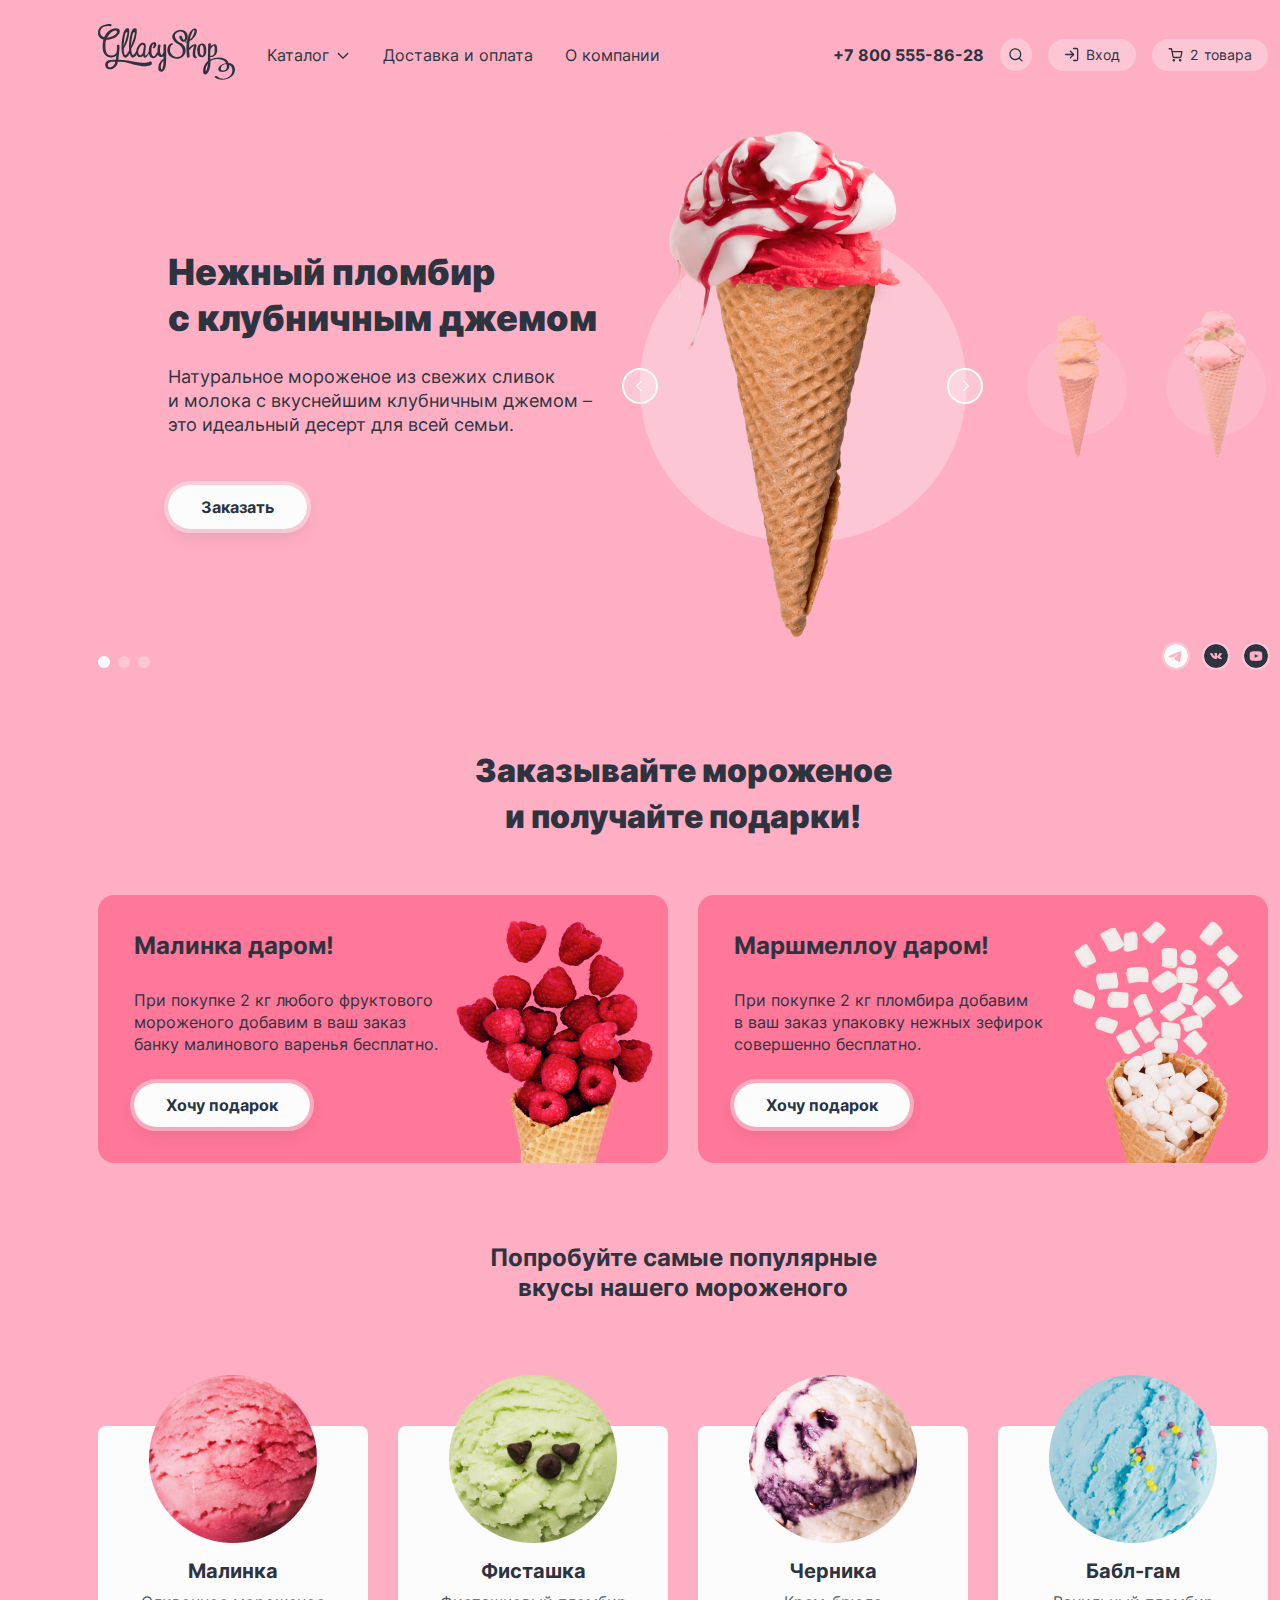
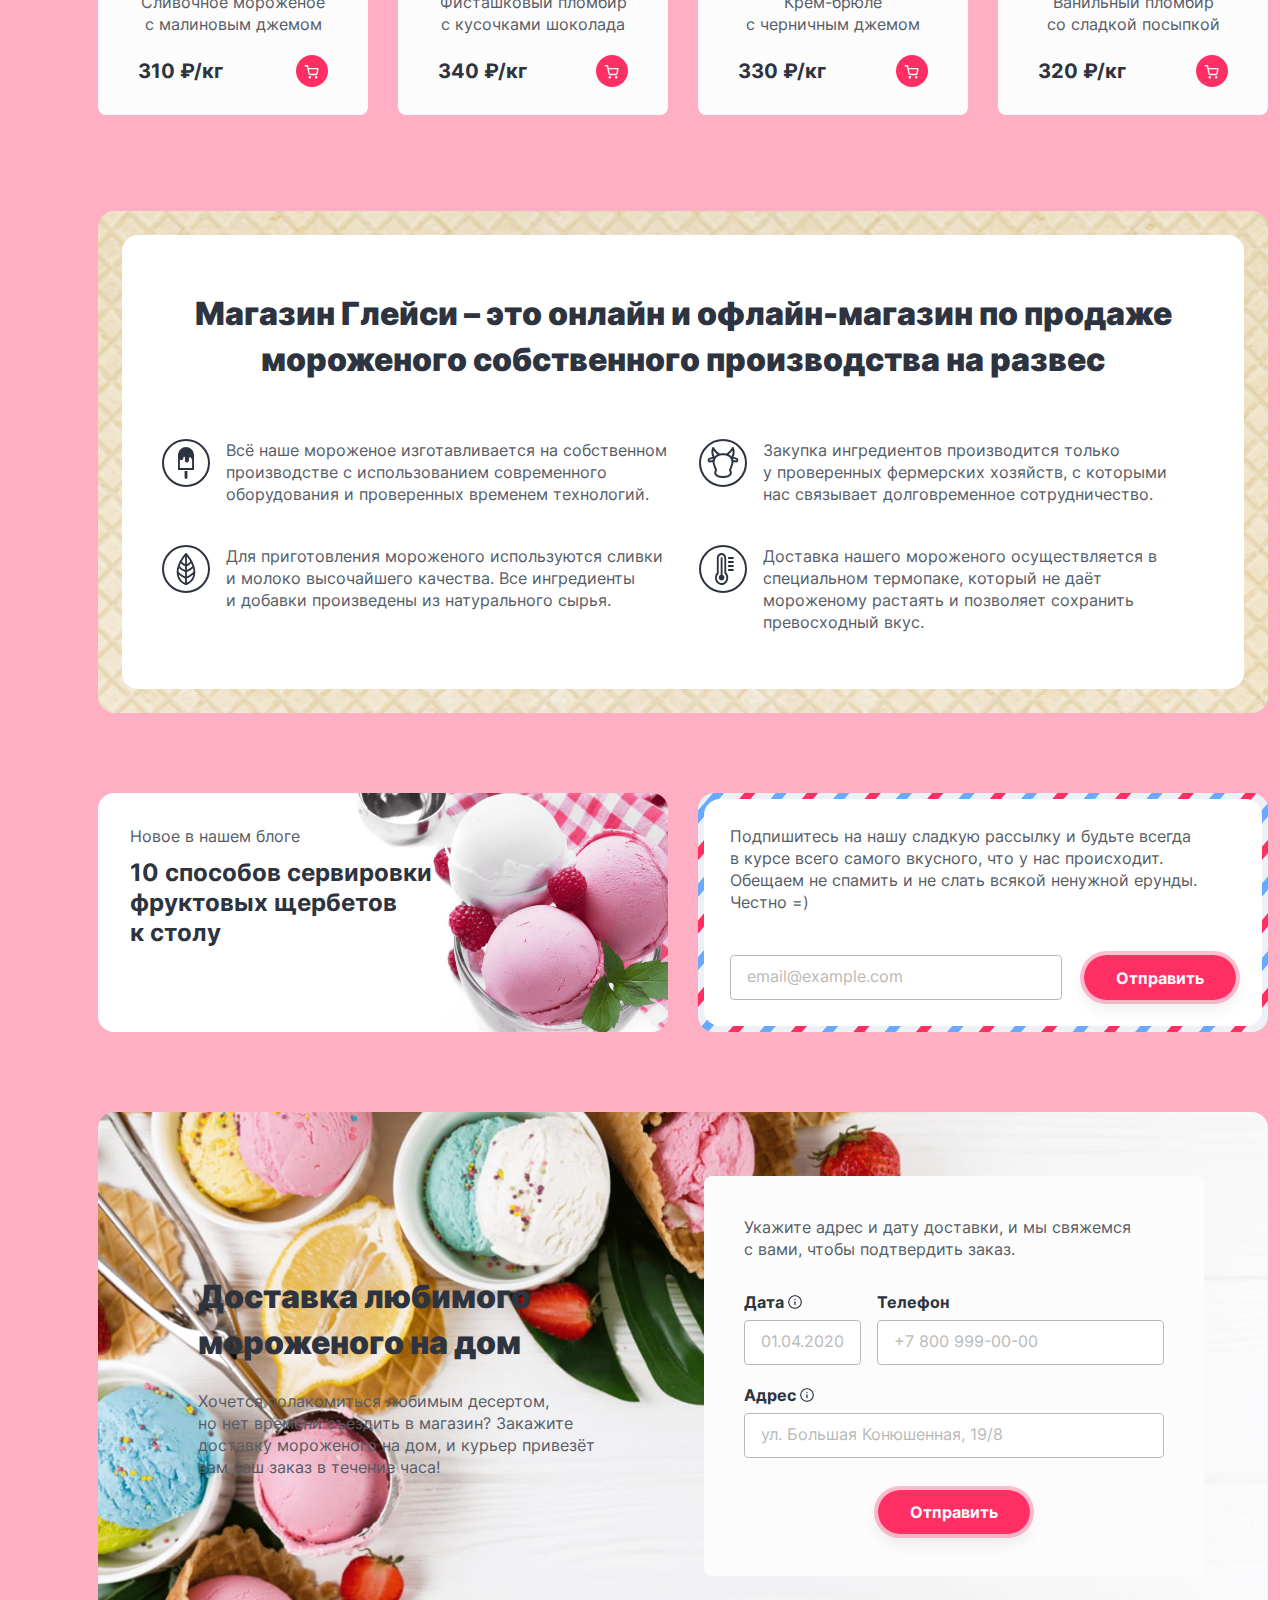
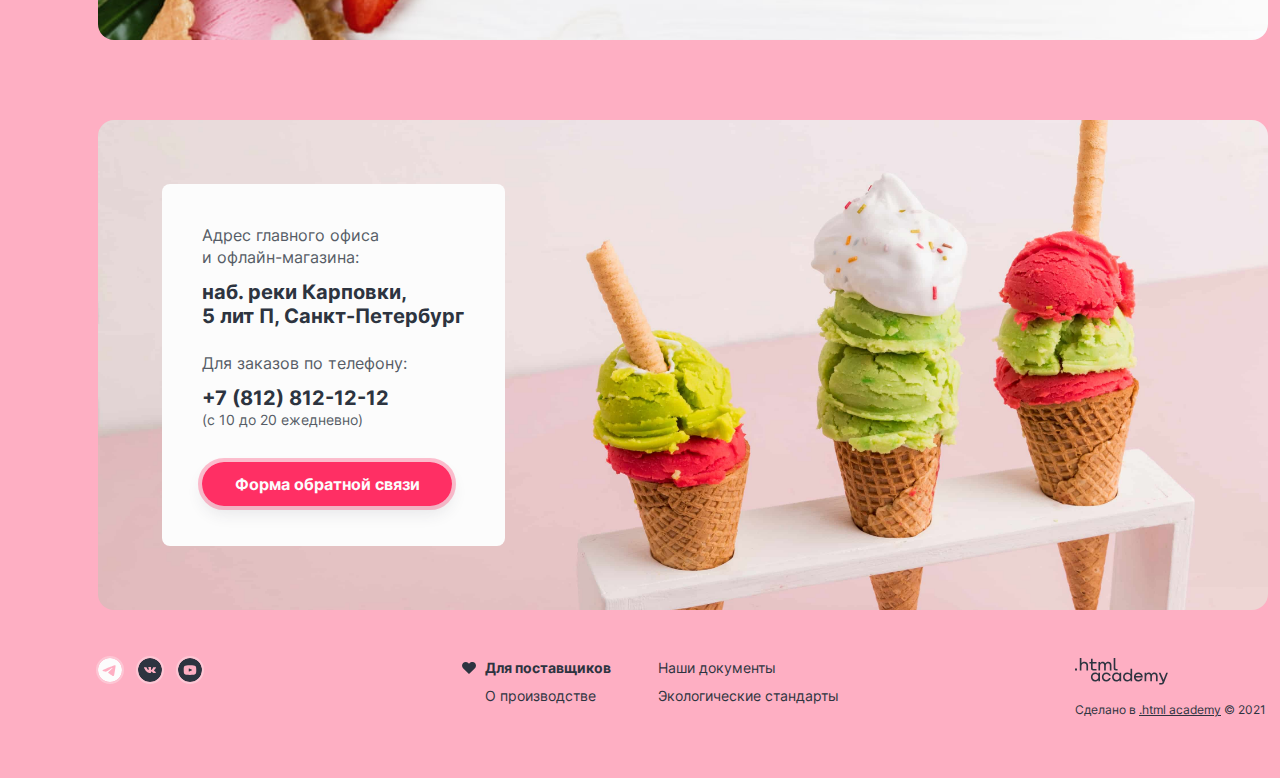
==== index.html @ 0d0df117 "feat: add tooltip" ====
<!DOCTYPE html>
  <html lang="ru">
  <head>
    <meta charset="UTF-8">
    <meta name="viewport" content="width=device-width, initial-scale=1.0">
    <title>HTML Academy: Глейси</title>
    <link rel="stylesheet" href="styles/styles.css">
  </head>
  <!-- класс body-strawberry, body-banana, body-caramel для background-color -->
  <body class="body body-strawberry">
    <header class="index-header">
      <a class="link-logo">
        <img class="img-logo" src="images/logo/gllacy-shop.svg" width="137" height="56" alt="Магазин Gllacy.">
      </a>
      <nav class="index-nav">
        <ul class="navigation-list list">
          <li class="navigation-item">
            <!-- navigation-link-products_active добавить чтобы показать субменю -->
            <a class="link navigation-link navigation-link-products" href="#">Каталог
              <svg width="16" height="17" viewBox="0 0 16 17" fill="none" xmlns="http://www.w3.org/2000/svg">
                <path fill-rule="evenodd" clip-rule="evenodd" d="M3.80812 7.0532c-.26035-.26035-.68246-.26035-.94281 0-.26035.26035-.26035.68246 0 .94281l4.66034 4.66039a.92223.92223 0 0 0 .00624.0063c.1307.1307.30215.1958.47345.1952.16996-.0005.33977-.0655.46944-.1952a.91567.91567 0 0 0 .00621-.0063l4.66041-4.66039c.2603-.26035.2603-.68246 0-.94281-.2604-.26035-.6825-.26035-.9428 0l-4.19526 4.1952-4.19522-4.1952Z" fill="#2D3440"/>
              </svg>
            </a>
            <ul class="list navigation-products-sublist">
              <li>
                <a class="link description-s navigation-products-subitem navigation-products-subitem_active" href="#">Новинки</a>
              </li>
              <li>
                <a class="link description-s navigation-products-subitem" href="#">Сливочное</a>
              </li>
              <li>
                <a class="link description-s navigation-products-subitem" href="#">Щербеты</a>
              </li>
              <li>
                <a class="link description-s navigation-products-subitem" href="#">Фруктовый лед</a>
              </li>
              <li>
                <a class="link description-s navigation-products-subitem" href="#">Мелорин</a>
              </li>
            </ul>
          </li>
          <li class="navigation-item">
            <a class="link navigation-link" href="#">Доставка и оплата</a>
          </li>
          <li class="navigation-item">
            <a class="link navigation-link" href="#">О компании</a>
          </li>
        </ul>
        <ul class="navigation-list list">
          <li class="navigation-item">
            <address class="phone">
              <a class="link phone-link" href="tel:+78005558628">+7 800 555-86-28</a>
            </address>
          </li>
          <li class="navigation-item">
            <!-- button-search_active добавить чтобы показать поиск -->
            <a class="button link button-menu button-search" href="#">
              <svg width="16" height="17" viewBox="0 0 16 17" fill="none" xmlns="http://www.w3.org/2000/svg">
                <path fill-rule="evenodd" clip-rule="evenodd" d="M2.6633 8.188c0-2.5774 2.0893-4.6667 4.6667-4.6667 2.5773 0 4.6666 2.0893 4.6666 4.6666 0 1.2573-.4972 2.3985-1.3057 3.2376a.6699.6699 0 0 0-.1234.1234c-.8392.8085-1.9803 1.3057-3.2375 1.3057-2.5774 0-4.6667-2.0893-4.6667-4.6667Zm8.4118 4.6879a5.9747 5.9747 0 0 1-3.7451 1.312c-3.3137 0-6-2.6862-6-6 0-3.3137 2.6863-6 6-6s6 2.6863 6 6a5.9748 5.9748 0 0 1-1.3121 3.7452l2.4501 2.4501a.6666.6666 0 0 1 0 .9428.6666.6666 0 0 1-.9428 0l-2.4501-2.4501Z" fill="#2D3440"/>
              </svg>
            </a>
            <form class="form form-search" action="https://echo.htmlacademy.ru/" method="get">
              <label class="form-search-label">
                <input class="input input-form-search" type="search" name="search" placeholder="Поиск по сайту">
                <button class="button button-search-cancel" type="reset">
                  <span class="visually-hidden">Очистить поиск.</span>
                </button>
              </label>
            </form>
          </li>
          <li class="navigation-item">
            <!-- button-entry_active добавить чтобы показать форму входа -->
            <a class="button link button-menu button-entry" href="#">
              <svg width="16" height="17" viewBox="0 0 16 17" fill="none" xmlns="http://www.w3.org/2000/svg">
                <path fill-rule="evenodd" clip-rule="evenodd" d="M9 2.5246a.6667.6667 0 0 1 .6667-.6667h2.6666a1.9997 1.9997 0 0 1 2 2v9.3334a2 2 0 0 1-2 2H9.6667a.6667.6667 0 0 1 0-1.3334h2.6666A.6667.6667 0 0 0 13 13.1913V3.8579a.6664.6664 0 0 0-.6667-.6666H9.6667A.6667.6667 0 0 1 9 2.5246ZM5.8619 4.72a.6667.6667 0 0 1 .9428 0l3.3291 3.329a.6627.6627 0 0 1 .129.177.664.664 0 0 1 .0705.2987.6636.6636 0 0 1-.1998.4759l-3.3288 3.3288a.6667.6667 0 1 1-.9428-.9428L8.057 9.1913H1.6668a.6667.6667 0 1 1 0-1.3334h6.3905L5.8619 5.6627a.6667.6667 0 0 1 0-.9428Z" fill="#2D3440"/>
              </svg>
              Вход
            </a>
            <div class="entry-wrapper">
              <h2 class="title title-l title-entry">Личный кабинет</h2>
              <form class="form-entry" action="https://echo.htmlacademy.ru/" method="post">
                <label class="form-entry-label">
                  <input class="input input-form-entry" type="email" name="email-entry" placeholder="email@example.com" required>
                </label>
                <label class="form-entry-label">
                  <input class="input input-form-entry" type="password" name="password" placeholder="••••••" required>
                </label>
                <button class="button button-secondary" type="submit">Войти</button>
                <ul class="list entry-list">
                  <li class="entry-item">
                    <a class="link entry-link description-s" href="#">Забыли пароль?</a>
                  </li>
                  <li class="entry-item">
                    <a class="link entry-link description-s" href="#">Регистрация</a>
                  </li>
                </ul>
              </form>
            </div>
          </li>
          <li class="navigation-item">
            <!-- button-menu-basket_active добавить чтобы показать содержимое корзины -->
            <a class="button link button-menu button-menu-basket" href="#">
              <svg width="16" height="17" viewBox="0 0 16 17" fill="none" xmlns="http://www.w3.org/2000/svg">
                <path fill-rule="evenodd" clip-rule="evenodd" d="M1.1667 2.108a.6667.6667 0 0 0 0 1.3333h1.7712l.4675 2.3354a.664.664 0 0 0 .0106.053l.9674 4.8334.0001.0006a1.8257 1.8257 0 0 0 1.8183 1.4691h5.6207a1.8256 1.8256 0 0 0 1.8185-1.4697l.001-.005.9271-4.8614a.6669.6669 0 0 0-.6549-.7916H4.6107l-.4726-2.3613a.6667.6667 0 0 0-.6537-.5359H1.1667Zm4.5243 8.2944-.8134-4.064h8.2308l-.7756 4.0669a.4926.4926 0 0 1-.4918.3943v-.0002H6.1962v-.0001l-.0128.0003a.4925.4925 0 0 1-.4922-.3963l-.0002-.0009Zm-1.1336 3.961c0-.688.5577-1.2457 1.2457-1.2457.688 0 1.2457.5577 1.2457 1.2457 0 .6879-.5577 1.2457-1.2457 1.2457-.688 0-1.2457-.5578-1.2457-1.2457Zm6.3733 0c0-.688.5577-1.2457 1.2457-1.2457.688 0 1.2457.5577 1.2457 1.2457 0 .6879-.5577 1.2457-1.2457 1.2457-.688 0-1.2457-.5578-1.2457-1.2457Z" fill="#2D3440"/>
              </svg>
              <span class="basket-amount">2</span> товара
            </a>
            <div class="basket-wrapper">
              <h2 class="title title-l title-basket-wrapper">Корзина</h2>
              <ul class="list basket-products-list">
                <li class="basket-products-item">
                  <img class="basket-products-img" src="images/product/product-raspberries.png" width="46" height="46" alt="Шарик малинового мороженого.">
                  <p class="title title-s basket-products">Малинка</p>
                  <p class="description-s basket-products-description-price">1 кг х 310 ₽</p>
                  <p class="title title-s basket-products-price">310 ₽</p>
                  <button class="button button-basket-delete" type="button">
                    <span class="visually-hidden">Удалить товар из корзины.</span>
                  </button>
                </li>
                <li class="basket-products-item">
                  <img class="basket-products-img" src="images/product/product-bubble-gum.png" width="46" height="46" alt="Шарик синего мороженого.">
                  <p class="title title-s basket-products">Бабл-гам</p>
                  <p class="description-s basket-products-description-price">1,5 кг х 320 ₽</p>
                  <p class="title title-s basket-products-price">480 ₽</p>
                  <button class="button button-basket-delete" type="button">
                    <span class="visually-hidden">Удалить товар из корзины.</span>
                  </button>
                </li>
              </ul>
              <a class="button button-secondary button-basket-wrapper" href="#">Оформить заказ</a>
              <p class="title title-s title-basket-total-price">Итого: <span>790</span> ₽</p>
            </div>
          </li>
        </ul>
      </nav>
    </header>
    <main class="index-main">
      <h1 class="visually-hidden">Gllacy - магазин по продаже мороженого.</h1>
      <section class="slider">
        <h2 class="visually-hidden">Новинки вкусов.</h2>
        <ol class="slider-list list">
          <!-- класс slider-img-item_active показывает активный лист слайдера и скрывает остальные -->
          <li class="slider-item slider-item_active">
            <div class="slider-item-wrapper">
              <h3 class="title title-xxl title-slider">Нежный пломбир с&nbsp;клубничным джемом</h3>
              <p class="slider-description text-l">Натуральное мороженое из свежих сливок и&nbsp;молока с вкуснейшим клубничным джемом – это&nbsp;идеальный десерт для всей семьи.</p>
              <a class="button button-primary button-slider-buy link" href="#">Заказать</a>
            </div>
            <div class="slider-img-wrapper">
              <button class="button button-slider button-prev" type="button">
                <svg width="16" height="16" viewBox="0 0 16 16" fill="none" xmlns="http://www.w3.org/2000/svg">
                  <path fill-rule="evenodd" clip-rule="evenodd" d="M9.8033 3.80515C10.063 3.54545 10.063 3.12439 9.8033 2.8647C9.54361 2.605 9.12255 2.605 8.86285 2.8647L4.19477 7.53277C3.93593 7.79162 3.93508 8.21075 4.19221 8.47065C4.19338 8.47183 4.19454 8.47301 4.19572 8.47418L8.8638 13.1423C9.12349 13.402 9.54455 13.402 9.80425 13.1423C10.0639 12.8826 10.0639 12.4615 9.80425 12.2018L5.60545 8.00301L9.8033 3.80515Z" fill="#2D3440"/>
                  </svg>
                <span class="visually-hidden">Предыдущий товар.</span>
              </button>
              <img class="slider-img" src="images/slider/waffle-cone-strawberry.png" width="327" height="507" alt="Морожение с клубничным джемом в вафельном рожке.">
              <button class="button button-slider button-next" type="button">
                <svg width="16" height="16" viewBox="0 0 16 16" fill="none" xmlns="http://www.w3.org/2000/svg">
                  <path fill-rule="evenodd" clip-rule="evenodd" d="M7.135 2.865a.665.665 0 1 0-.94.94l4.201 4.201-4.201 4.202a.665.665 0 0 0 .94.94l4.669-4.669.003-.002c.26-.26.26-.681 0-.94L7.135 2.864Z" fill="#2D3440"/>
                </svg>
                <span class="visually-hidden">Следующий товар.</span>
              </button>
            </div>
          </li>
          <li class="slider-item">
            <div class="slider-item-wrapper">
              <h3 class="title title-xxl title-slider">Сливочное мороженое со вкусом банана</h3>
              <p class="slider-description text-l">Сливочное мороженое с ярким банановым вкусом&nbsp;подарит вам свежесть и наслаждение даже в самый жаркий летний день.</p>
              <a class="button button-primary button-slider-buy link" href="#">Заказать</a>
            </div>
            <div class="slider-img-wrapper">
              <button class="button button-slider button-prev" type="button">
                <svg width="16" height="16" viewBox="0 0 16 16" fill="none" xmlns="http://www.w3.org/2000/svg">
                  <path fill-rule="evenodd" clip-rule="evenodd" d="M9.8033 3.80515C10.063 3.54545 10.063 3.12439 9.8033 2.8647C9.54361 2.605 9.12255 2.605 8.86285 2.8647L4.19477 7.53277C3.93593 7.79162 3.93508 8.21075 4.19221 8.47065C4.19338 8.47183 4.19454 8.47301 4.19572 8.47418L8.8638 13.1423C9.12349 13.402 9.54455 13.402 9.80425 13.1423C10.0639 12.8826 10.0639 12.4615 9.80425 12.2018L5.60545 8.00301L9.8033 3.80515Z" fill="#2D3440"/>
                  </svg>
                <span class="visually-hidden">Предыдущий товар.</span>
              </button>
              <img class="slider-img" src="images/slider/waffle-cone-banana.png" width="312" height="507" alt="Вафельный рожок с тремя шариками бананового мороженого.">
              <button class="button button-slider button-next" type="button">
                <svg width="16" height="16" viewBox="0 0 16 16" fill="none" xmlns="http://www.w3.org/2000/svg">
                  <path fill-rule="evenodd" clip-rule="evenodd" d="M7.135 2.865a.665.665 0 1 0-.94.94l4.201 4.201-4.201 4.202a.665.665 0 0 0 .94.94l4.669-4.669.003-.002c.26-.26.26-.681 0-.94L7.135 2.864Z" fill="#2D3440"/>
                </svg>
                <span class="visually-hidden">Следующий товар.</span>
              </button>
            </div>
          </li>
          <li class="slider-item">
            <div class="slider-item-wrapper">
              <h3 class="title title-xxl title-slider">Карамельный пломбир с маршмеллоу</h3>
              <p class="slider-description text-l">Необычный сладкий десерт с карамельным топпингом и кусочками зефира завоюет сердца&nbsp;сладкоежек всех возрастов.</p>
              <a class="button button-primary button-slider-buy link" href="#">Заказать</a>
            </div>
            <div class="slider-img-wrapper">
              <button class="button button-slider button-prev" type="button">
                <svg width="16" height="16" viewBox="0 0 16 16" fill="none" xmlns="http://www.w3.org/2000/svg">
                  <path fill-rule="evenodd" clip-rule="evenodd" d="M9.8033 3.80515C10.063 3.54545 10.063 3.12439 9.8033 2.8647C9.54361 2.605 9.12255 2.605 8.86285 2.8647L4.19477 7.53277C3.93593 7.79162 3.93508 8.21075 4.19221 8.47065C4.19338 8.47183 4.19454 8.47301 4.19572 8.47418L8.8638 13.1423C9.12349 13.402 9.54455 13.402 9.80425 13.1423C10.0639 12.8826 10.0639 12.4615 9.80425 12.2018L5.60545 8.00301L9.8033 3.80515Z" fill="#2D3440"/>
                  </svg>
                <span class="visually-hidden">Предыдущий товар.</span>
              </button>
              <img class="slider-img" src="images/slider/waffle-cone-caramel.png" width="350" height="507" alt="Вафельный рожок с четырьмя шариками мороженого с посыпкой из маршмеллоу и листиком мяты.">
              <button class="button button-slider button-next" type="button">
                <svg width="16" height="16" viewBox="0 0 16 16" fill="none" xmlns="http://www.w3.org/2000/svg">
                  <path fill-rule="evenodd" clip-rule="evenodd" d="M7.135 2.865a.665.665 0 1 0-.94.94l4.201 4.201-4.201 4.202a.665.665 0 0 0 .94.94l4.669-4.669.003-.002c.26-.26.26-.681 0-.94L7.135 2.864Z" fill="#2D3440"/>
                </svg>
                <span class="visually-hidden">Следующий товар.</span>
              </button>
            </div>
          </li>
        </ol>
        <ol class="slider-pagination list">
          <li class="slider-pagination-item">
            <a class="link slider-pagination-link slider-pagination-link_active" href="#">
              <span class="visually-hidden">Первая мороженка.</span>
            </a>
          </li>
          <li class="slider-pagination-item">
            <a class="link slider-pagination-link" href="#">
              <span class="visually-hidden">Вторая мороженка.</span>
            </a>
          </li>
          <li class="slider-pagination-item">
            <a class="link slider-pagination-link" href="#">
              <span class="visually-hidden">Третья мороженка.</span>
            </a>
          </li>
        </ol>
        <ul class="social-list social-list-slider list">
          <li class="social-item">
            <a class="social-link social-link-telegram" href="https://t.me/htmlacademy" target="_blank" rel="noopener">
              <span class="visually-hidden">Телеграм.</span>
            </a>
          </li>
          <li class="social-item">
            <a class="social-link social-link-vk" href="https://t.me/htmlacademy" target="_blank" rel="noopener">
              <span class="visually-hidden">ВКонтакте.</span>
            </a>
          </li>
          <li class="social-item">
            <a class="social-link social-link-yt" href="https://t.me/htmlacademy" target="_blank" rel="noopener">
              <span class="visually-hidden">YouTube.</span>
            </a>
          </li>
        </ul>
      </section>
      <section class="gift">
        <h2 class="title title-xl title-gift">Заказывайте мороженое и получайте подарки!</h2>
        <div class="gift-wrapper">
          <div class="gift-wrapper-description">
            <h3 class="title title-l">Малинка даром!</h3>
            <p class="gift-description text-m">При покупке 2 кг любого фруктового мороженого добавим в ваш заказ банку малинового варенья бесплатно.</p>
            <a class="button button-primary button-gift" href="#">Хочу подарок</a>
          </div>
          <img class="gift-img" src="images/background/cone-raspberry.png" width="219" height="268" alt="Рожок с малиной.">
        </div>
        <div class="gift-wrapper">
          <div class="gift-wrapper-description">
            <h3 class="title title-l">Маршмеллоу даром!</h3>
            <p class="gift-description text-m">При покупке 2 кг пломбира добавим в&nbsp;ваш заказ упаковку нежных зефирок совершенно бесплатно.</p>
            <a class="button button-primary button-gift" href="#">Хочу подарок</a>
          </div>
          <img class="gift-img" src="images/background/cone-marshmallow.png" width="219" height="268" alt="Рожок с маршмеллоу">
        </div>
      </section>
      <section class="products">
        <h2 class="title title-l products-title">Попробуйте самые популярные вкусы&nbsp;нашего мороженого</h2>
        <ul class="products-list list">
          <li class="products-item">
            <img class="img-products" src="images/product/product-raspberries.png" width="168" height="168" alt="Шарик малинового мороженого.">
            <h3 class="title title-m products-card-title">Малинка</h3>
            <p class="products-description">Сливочное мороженое с малиновым джемом</p>
            <p class="title title-m product-price">310 ₽/кг</p>
            <button class="button button-basket" href="#">
              <svg width="16" height="17" viewBox="0 0 16 17" fill="none" xmlns="http://www.w3.org/2000/svg">
                <path fill-rule="evenodd" clip-rule="evenodd" d="M1.1667 2.108a.6667.6667 0 0 0 0 1.3333h1.7712l.4675 2.3354a.664.664 0 0 0 .0106.053l.9674 4.8334.0001.0006a1.8257 1.8257 0 0 0 1.8183 1.4691h5.6207a1.8256 1.8256 0 0 0 1.8185-1.4697l.001-.005.9271-4.8614a.6669.6669 0 0 0-.6549-.7916H4.6107l-.4726-2.3613a.6667.6667 0 0 0-.6537-.5359H1.1667Zm4.5243 8.2944-.8134-4.064h8.2308l-.7756 4.0669a.4926.4926 0 0 1-.4918.3943v-.0002H6.1962v-.0001l-.0128.0003a.4925.4925 0 0 1-.4922-.3963l-.0002-.0009Zm-1.1336 3.961c0-.688.5577-1.2457 1.2457-1.2457.688 0 1.2457.5577 1.2457 1.2457 0 .6879-.5577 1.2457-1.2457 1.2457-.688 0-1.2457-.5578-1.2457-1.2457Zm6.3733 0c0-.688.5577-1.2457 1.2457-1.2457.688 0 1.2457.5577 1.2457 1.2457 0 .6879-.5577 1.2457-1.2457 1.2457-.688 0-1.2457-.5578-1.2457-1.2457Z" fill="#2D3440"/>
              </svg>
              <span class="visually-hidden">Добавить в корзину.</span>
            </button>
          </li>
          <li class="products-item">
            <img class="img-products" src="images/product/product-pistachio.png" width="168" height="168" alt="Шарик фисташкового мороженого.">
            <h3 class="title title-m products-card-title">Фисташка</h3>
            <p class="products-description">Фисташковый пломбир с кусочками шоколада</p>
            <p class="title title-m product-price">340 ₽/кг</p>
            <button class="button button-basket" href="#">
              <svg width="16" height="17" viewBox="0 0 16 17" fill="none" xmlns="http://www.w3.org/2000/svg">
                <path fill-rule="evenodd" clip-rule="evenodd" d="M1.1667 2.108a.6667.6667 0 0 0 0 1.3333h1.7712l.4675 2.3354a.664.664 0 0 0 .0106.053l.9674 4.8334.0001.0006a1.8257 1.8257 0 0 0 1.8183 1.4691h5.6207a1.8256 1.8256 0 0 0 1.8185-1.4697l.001-.005.9271-4.8614a.6669.6669 0 0 0-.6549-.7916H4.6107l-.4726-2.3613a.6667.6667 0 0 0-.6537-.5359H1.1667Zm4.5243 8.2944-.8134-4.064h8.2308l-.7756 4.0669a.4926.4926 0 0 1-.4918.3943v-.0002H6.1962v-.0001l-.0128.0003a.4925.4925 0 0 1-.4922-.3963l-.0002-.0009Zm-1.1336 3.961c0-.688.5577-1.2457 1.2457-1.2457.688 0 1.2457.5577 1.2457 1.2457 0 .6879-.5577 1.2457-1.2457 1.2457-.688 0-1.2457-.5578-1.2457-1.2457Zm6.3733 0c0-.688.5577-1.2457 1.2457-1.2457.688 0 1.2457.5577 1.2457 1.2457 0 .6879-.5577 1.2457-1.2457 1.2457-.688 0-1.2457-.5578-1.2457-1.2457Z" fill="#2D3440"/>
              </svg>
              <span class="visually-hidden">Добавить в корзину.</span>
            </button>
          </li>
          <li class="products-item">
            <img class="img-products" src="images/product/product-blueberry.png" width="168" height="168" alt="Шарик черничного мороженого.">
            <h3 class="title title-m products-card-title">Черника</h3>
            <p class="products-description">Крем-брюле с&nbsp;черничным джемом</p>
            <p class="title title-m product-price">330 ₽/кг</p>
            <button class="button button-basket" href="#">
              <svg width="16" height="17" viewBox="0 0 16 17" fill="none" xmlns="http://www.w3.org/2000/svg">
                <path fill-rule="evenodd" clip-rule="evenodd" d="M1.1667 2.108a.6667.6667 0 0 0 0 1.3333h1.7712l.4675 2.3354a.664.664 0 0 0 .0106.053l.9674 4.8334.0001.0006a1.8257 1.8257 0 0 0 1.8183 1.4691h5.6207a1.8256 1.8256 0 0 0 1.8185-1.4697l.001-.005.9271-4.8614a.6669.6669 0 0 0-.6549-.7916H4.6107l-.4726-2.3613a.6667.6667 0 0 0-.6537-.5359H1.1667Zm4.5243 8.2944-.8134-4.064h8.2308l-.7756 4.0669a.4926.4926 0 0 1-.4918.3943v-.0002H6.1962v-.0001l-.0128.0003a.4925.4925 0 0 1-.4922-.3963l-.0002-.0009Zm-1.1336 3.961c0-.688.5577-1.2457 1.2457-1.2457.688 0 1.2457.5577 1.2457 1.2457 0 .6879-.5577 1.2457-1.2457 1.2457-.688 0-1.2457-.5578-1.2457-1.2457Zm6.3733 0c0-.688.5577-1.2457 1.2457-1.2457.688 0 1.2457.5577 1.2457 1.2457 0 .6879-.5577 1.2457-1.2457 1.2457-.688 0-1.2457-.5578-1.2457-1.2457Z" fill="#2D3440"/>
              </svg>
              <span class="visually-hidden">Добавить в корзину.</span>
            </button>
          </li>
          <li class="products-item">
            <img class="img-products" src="images/product/product-bubble-gum.png" width="168" height="168" alt="Шарик синего мороженого.">
            <h3 class="title title-m products-card-title">Бабл-гам</h3>
            <p class="products-description">Ванильный пломбир со&nbsp;сладкой посыпкой</p>
            <p class="title title-m product-price">320 ₽/кг</p>
            <button class="button button-basket" href="#">
              <svg width="16" height="17" viewBox="0 0 16 17" fill="none" xmlns="http://www.w3.org/2000/svg">
                <path fill-rule="evenodd" clip-rule="evenodd" d="M1.1667 2.108a.6667.6667 0 0 0 0 1.3333h1.7712l.4675 2.3354a.664.664 0 0 0 .0106.053l.9674 4.8334.0001.0006a1.8257 1.8257 0 0 0 1.8183 1.4691h5.6207a1.8256 1.8256 0 0 0 1.8185-1.4697l.001-.005.9271-4.8614a.6669.6669 0 0 0-.6549-.7916H4.6107l-.4726-2.3613a.6667.6667 0 0 0-.6537-.5359H1.1667Zm4.5243 8.2944-.8134-4.064h8.2308l-.7756 4.0669a.4926.4926 0 0 1-.4918.3943v-.0002H6.1962v-.0001l-.0128.0003a.4925.4925 0 0 1-.4922-.3963l-.0002-.0009Zm-1.1336 3.961c0-.688.5577-1.2457 1.2457-1.2457.688 0 1.2457.5577 1.2457 1.2457 0 .6879-.5577 1.2457-1.2457 1.2457-.688 0-1.2457-.5578-1.2457-1.2457Zm6.3733 0c0-.688.5577-1.2457 1.2457-1.2457.688 0 1.2457.5577 1.2457 1.2457 0 .6879-.5577 1.2457-1.2457 1.2457-.688 0-1.2457-.5578-1.2457-1.2457Z" fill="#2D3440"/>
              </svg>
              <span class="visually-hidden">Добавить в корзину.</span>
            </button>
          </li>
        </ul>
      </section>
      <section class="advantages">
        <div class="advantages-wrapper">
          <h2 class="title title-xl title-advantages">Магазин Глейси – это онлайн и офлайн-магазин по продаже мороженого собственного производства на развес</h2>
          <ul class="advantages-list list">
            <li class="advantages-item advantages-item-icon advantages-item_ice-cream">Всё наше мороженое изготавливается на собственном производстве с использованием современного оборудования и проверенных временем технологий.</li>
            <li class="advantages-item advantages-item-icon advantages-item_cow">Закупка ингредиентов производится только у&nbsp;проверенных фермерских хозяйств, с которыми нас&nbsp;связывает долговременное сотрудничество.</li>
            <li class="advantages-item advantages-item-icon advantages-item_leaf">Для приготовления мороженого используются сливки и молоко высочайшего качества. Все ингредиенты и&nbsp;добавки произведены из натурального сырья.</li>
            <li class="advantages-item advantages-item-icon advantages-item_thermometer">Доставка нашего мороженого осуществляется в специальном термопаке, который не даёт мороженому растаять и позволяет сохранить превосходный вкус.</li>
          </ul>
        </div>
      </section>
      <article class="news">
        <a class="link link-news" href="#">
          <h2 class="text text-s news-title">Новое в нашем блоге</h2>
          <p class="title title-l news-description">10 способов сервировки фруктовых щербетов к&nbsp;столу</p>
        </a>
      </article>
      <section class="subscribe">
        <div class="subscribe-wrappper">
          <h2 class="visually-hidden">Подпишитесь на рассылку.</h2>
          <p class="subscribe-description">Подпишитесь на нашу сладкую рассылку и будьте всегда в&nbsp;курсе всего самого вкусного, что у нас происходит. Обещаем не спамить и не слать всякой ненужной ерунды. Честно =)</p>
          <form class="form-subscribe" action="https://echo.htmlacademy.ru/" method="post">
            <label class="form-subscribe-label">
              <input class="input input-form-subscribe" type="email" name="email" placeholder="email@example.com" required>
            </label>
            <button class="button button-secondary" type="submit">Отправить</button>
          </form>
        </div>
      </section>
      <section class="delivery">
        <h2 class="title title-xl title-delivery">Доставка любимого мороженого на дом</h2>
        <p class="delivery-description">Хочется полакомиться любимым десертом, но&nbsp;нет времени съездить в магазин? Закажите доставку мороженого на дом, и курьер привезёт вам ваш заказ в течение часа!</p>
        <form class="form-delivery" action="https://echo.htmlacademy.ru/" method="post">
          <p class="form-description">Укажите адрес и дату доставки, и мы свяжемся с&nbsp;вами, чтобы подтвердить заказ.</p>
          <div class="form-wrapper">
            <label class="title text-s form-title" for="date">Дата
              <button class="button button-tooltip" type="button">
                <span class="visually-hidden">Подробнее.</span>
                <span class="tooltip tooltip-date description-xs">Введите дату</span>
              </button>
            </label>
            <input class="input input-delivery" type="text" id="date" name="date" placeholder="01.04.2020">
          </div>
          <div class="form-wrapper">
            <label class="form-title title text-s" for="phone">Телефон</label>
            <input class="input input-delivery" type="tel" id="phone" name="phone" placeholder="+7 800 999-00-00" required>
          </div>
          <div class="form-wrapper">
            <label class="form-title title text-s" for="address">Адрес
              <button class="button button-tooltip" type="button">
                <span class="visually-hidden">Подробнее.</span>
                <span class="tooltip tooltip-address description-xs">Введите название улицы,&nbsp;дома и квартиры</span>
              </button>
            </label>
            <input class="input input-delivery" type="text" id="address" name="address" placeholder="ул. Большая Конюшенная, 19/8">
          </div>
          <button class="button button-secondary button-delivery" type="submit">Отправить</button>
        </form>
      </section>
      <section class="about-us">
        <h2 class="visually-hidden">Наши контакты.</h2>
        <address class="about-us-wrapper">
          <p class="about-us-description">Адрес главного офиса<br>и офлайн-магазина:</p>
          <p class="title title-m about-us-address">наб. реки Карповки,<br>5 лит П, Санкт-Петербург</p>
          <p class="about-us-description">Для заказов по телефону:</p>
          <a class="link title title-m about-us-phone" href="+78128121212">+7 (812) 812-12-12</a>
          <p class="description-s about-us-phone-description">(с 10 до 20 ежедневно)</p>
          <a class="button button-secondary button-about-us" href="#">Форма обратной связи</a>
        </address>
      </section>
    </main>
    <footer class="index-footer">
      <ul class="social-list list">
        <li class="social-item">
          <a class="social-link social-link-telegram" href="https://t.me/htmlacademy" target="_blank" rel="noopener">
            <span class="visually-hidden">Телеграм.</span>
          </a>
        </li>
        <li class="social-item">
          <a class="social-link social-link-vk" href="https://t.me/htmlacademy" target="_blank" rel="noopener">
            <span class="visually-hidden">ВКонтакте.</span>
          </a>
        </li>
        <li class="social-item">
          <a class="social-link social-link-yt" href="https://t.me/htmlacademy" target="_blank" rel="noopener">
            <span class="visually-hidden">YouTube.</span>
          </a>
        </li>
      </ul>
      <div class="footer-menu-wrapper">
        <ul class="footer-menu-list description-s list">
          <li class="footer-menu-item">
            <a class="link footer-menu-link text-bold footer-menu-link_active" href="#">Для поставщиков</a>
          </li>
          <li class="footer-menu-item">
            <a class="link footer-menu-link" href="#">Наши документы</a>
          </li>
          <li class="footer-menu-item">
            <a class="link footer-menu-link" href="#">О производстве</a>
          </li>
          <li class="footer-menu-item">
            <a class="link footer-menu-link" href="#">Экологические стандарты</a>
          </li>
        </ul>
      </div>
      <div class="footer-contacts footer-description">
        <a class="link-logo" href="https://htmlacademy.ru/" target="_blank">
          <svg width="93" height="27" viewBox="0 0 93 27" fill="none" xmlns="http://www.w3.org/2000/svg">
            <g clip-path="url(#a)" fill="#2D3440">
              <path d="M0 10.416V12.5h1.988v-2.083H0ZM9.419 3.663c-1.262 0-2.282.573-2.922 1.406h-.069V0H4.786v12.5h1.642V8.212c0-1.72 1.072-2.952 2.645-2.952 1.486 0 2.35 1.111 2.35 2.604V12.5h1.643V7.57c0-2.38-1.47-3.907-3.647-3.907ZM21.525 3.906h-3.889V.868h-1.642v3.038H14.44v1.597h1.555v4.844c0 1.389.778 2.153 2.178 2.153h3.353v-1.615h-3.024c-.554 0-.865-.312-.865-.85V5.503h3.89V3.906ZM33.255 3.68c-1.314 0-2.316.643-2.87 1.667h-.051C29.832 4.34 28.899 3.68 27.62 3.68c-1.14 0-2.005.608-2.523 1.459h-.07V3.906h-1.572V12.5h1.642V8.09c0-1.615.846-2.795 2.126-2.83 1.21-.034 1.918.834 1.918 2.136V12.5h1.642V7.95c0-1.927 1.14-2.69 2.126-2.69 1.193 0 1.901.833 1.901 2.135V12.5h1.642V7.222c0-2.083-1.175-3.542-3.197-3.542ZM38.678 10.277c0 1.407.795 2.223 2.264 2.223h1.624v-1.598h-1.382c-.553 0-.865-.312-.865-.85V0h-1.641v10.277ZM23.375 15.936h-.069c-.64-.863-1.68-1.467-3.065-1.484-2.545-.034-4.363 1.847-4.363 4.505 0 2.675 1.852 4.556 4.346 4.521 1.42-.017 2.441-.655 3.082-1.57h.07v1.329h1.627v-8.543h-1.628v1.242Zm-2.909 5.955c-1.8 0-2.943-1.312-2.943-2.934 0-1.623 1.143-2.934 2.943-2.934 1.75 0 2.892 1.311 2.892 2.934 0 1.605-1.143 2.934-2.892 2.934ZM35.752 17.8c-.398-1.933-2.113-3.348-4.363-3.348-2.719 0-4.537 1.985-4.537 4.505 0 2.52 1.818 4.521 4.537 4.521 2.25 0 3.965-1.45 4.363-3.4h-1.714c-.346 1.088-1.368 1.83-2.632 1.83-1.766 0-2.91-1.33-2.91-2.951 0-1.623 1.144-2.934 2.91-2.934 1.316 0 2.285.776 2.632 1.777h1.714ZM44.546 15.936h-.07c-.64-.863-1.679-1.467-3.064-1.484-2.546-.034-4.364 1.847-4.364 4.505 0 2.675 1.853 4.556 4.346 4.521 1.42-.017 2.442-.655 3.083-1.57h.069v1.329h1.627v-8.543h-1.627v1.242Zm-2.91 5.955c-1.8 0-2.943-1.312-2.943-2.934 0-1.623 1.143-2.934 2.944-2.934 1.749 0 2.892 1.311 2.892 2.934 0 1.605-1.143 2.934-2.892 2.934ZM55.52 16.023h-.07c-.64-.915-1.714-1.554-3.081-1.57-2.494-.035-4.346 1.846-4.346 4.52 0 2.659 1.818 4.54 4.363 4.506 1.35-.018 2.424-.622 3.048-1.485h.086v1.243h1.628V10.81H55.52v5.212Zm-2.909 5.885c-1.8 0-2.944-1.312-2.944-2.934s1.143-2.934 2.944-2.934c1.75 0 2.892 1.329 2.892 2.934 0 1.622-1.143 2.934-2.892 2.934ZM63.345 14.452c-2.632 0-4.433 2.02-4.433 4.522 0 2.433 1.697 4.505 4.467 4.505 2.009 0 3.62-1.088 4.19-2.9h-1.713c-.381.811-1.299 1.329-2.407 1.329-1.558 0-2.667-1.036-2.788-2.364h7.082c.225-2.848-1.558-5.092-4.398-5.092Zm-.035 1.57c1.368 0 2.39.846 2.65 2.072h-5.264c.242-1.208 1.264-2.071 2.614-2.071ZM79.413 14.47c-1.316 0-2.32.638-2.875 1.656h-.052c-.502-1-1.437-1.657-2.718-1.657-1.143 0-2.009.604-2.528 1.45h-.07v-1.225h-1.575v8.543h1.645v-4.384c0-1.605.848-2.779 2.13-2.813 1.212-.034 1.922.828 1.922 2.123v5.074h1.645v-4.522c0-1.916 1.142-2.675 2.13-2.675 1.194 0 1.904.828 1.904 2.123v5.074h1.645V17.99c0-2.07-1.177-3.52-3.203-3.52ZM88.505 21.873l-2.944-7.18h-1.818l3.913 9.355-.017.034c-.277.708-.589.967-1.35.967h-2.026v1.64h2.025c1.49 0 2.286-.674 2.84-2.123l3.775-9.872h-1.68l-2.718 7.18Z"/>
            </g>
            <defs>
              <clipPath id="a">
                <path fill="#fff" d="M0 0h93v26.711H0z"/>
              </clipPath>
            </defs>
          </svg>
          <span class="visually-hidden">HTML Academy.</span>
        </a>
        <p class="footer-contacts-description description-xs">Сделано в <a class="footer-description-link" href="https://htmlacademy.ru/" target="_blank">.html academy</a> © 2021</p>
      </div>
    </footer>
    <!-- удалить класс modal-display-none для отображения модалки -->
    <div class="modal-wrapper modal-display-none">
      <section class="modal-content">
        <h2 class="title title-l">Мы обязательно ответим вам!</h2>
        <button class="button button-modal-close" type="button">
          <span class="visually-hidden">Закрыть окно.</span>
        </button>
        <form class="form-modal" action="https://echo.htmlacademy.ru/" method="post">
          <label class="form-subscribe-label form-modal-label">
            <input class="input input-form-modal" type="text" name="name-subname" placeholder="Имя и фамилия">
          </label>
          <label class="form-subscribe-label form-modal-label">
            <input class="input input-form-modal" type="email" name="email" placeholder="email@example.com" required>
          </label>
          <label class="form-subscribe-label form-modal-label">
            <textarea class="input input-form-modal input-form-free-text" type="text" name="free-text" placeholder="В свободной форме"></textarea>
          </label>
          <button class="button button-secondary button-modal-submmit" type="submit">Отправить</button>
        </form>
      </section>
    </div>
  </body>
</html>
---- styles/styles.css ----
@font-face {
  font-family: "inter";
  src: url(../fonts/inter-400.woff2) format("woff2");
  font-style: normal;
  font-weight: 400;
  font-display: swap;
}

@font-face {
  font-family: "inter";
  src: url(../fonts/inter-700.woff2) format("woff2");
  font-style: normal;
  font-weight: 700;
  font-display: swap;
}

@font-face {
  font-family: "inter";
  src: url(../fonts/inter-900.woff2) format("woff2");
  font-style: normal;
  font-weight: 900;
  font-display: swap;
}

*,
*::before,
*::after {
  box-sizing: border-box;
}

html {
  height: 100%;
}

.body {
  display: grid;
  grid-template-rows: auto 1fr auto;
  min-width: 1366px;
  min-height: 100%;
  margin: 0;

  font-family: "inter", sans-serif;
  font-style: normal;
  font-size: 16px;
  line-height: 22px;
  font-weight: 400;
  color: #565c66;
}

.body-strawberry {
  background-color: #feafc3;
}

.body-banana {
  background-color: #69a9ff;
}

.body-caramel {
  background-color: #fcc850;
}

.visually-hidden {
  position: absolute;
  width: 1px;
  height: 1px;
  margin: -1px;
  border: 0;
  padding: 0;
  white-space: nowrap;
  clip: rect(0 0 0 0);
  overflow: hidden;
}

.hidden {
  display: none;
}

/* button */

.button {
  display: flex;
  justify-content: center;
  align-items: center;

  font-family: "inter", sans-serif;
  font-size: 16px;
  line-height: 20px;
  font-weight: 700;
  text-decoration: none;

  border: none;
  border-radius: 26px;

  cursor: pointer;
}

.button-primary {
  padding: 12px 32px;

  color: #2d3440;

  background-color: #fcfcfc;
  outline: 4px solid rgba(252, 252, 252, 0.40);
  box-shadow: 0 8px 16px 0 rgba(45, 52, 64, 0.10);
}

.button-primary:hover {
  background-color: rgba(252, 252, 252, 0.40);
  outline: 4px solid #fcfcfc;

  transition: 0.1s ease-in-out;
}

.button-primary:focus-visible {
  background-color: rgba(252, 252, 252, 0.50);
  outline: 2px solid #2d3440;
  outline-offset: 0;
}

.button-primary:active {
  background-color: #fcfcfc;
  outline: 2px solid #2d3440;
  outline-offset: 0;
}

.button-primary:disabled {
  opacity: 0.4;
}

.button-primary_disabled {
  opacity: 0.4;
  pointer-events: none;
}

.button-secondary {
  padding: 12px 32px;

  color: #fcfcfc;

  background-color: #ff2f64;
  outline: 4px solid rgba(255, 47, 100, 0.30);
  box-shadow: 0 8px 16px 0 rgba(45, 52, 64, 0.10);
}

.button-secondary:hover {
  color: #2d3440;

  background-color: rgba(252, 252, 252, 0.30);
  outline: 4px solid #ff2f64;

  transition: 0.1s ease-in-out;
}

.button-secondary:focus-visible {
  background-color: #ff2f64;
  outline: 2px solid #2d3440;
  outline-offset: 0;
}

.button-secondary:active {
  background-color: #feafc3;
  outline: 2px solid #2d3440;
  outline-offset: 0;
}

.button-tertiary {
  padding: 8px 32px;

  font-size: 14px;

  background-color: rgba(252, 252, 252, 0.30);
  outline: 2px solid #fcfcfc;
}

.button-tertiary:hover {
  background-color: #fcfcfc;

  transition: 0.1s ease-in-out;
}

.button-tertiary:focus-visible {
  background-color: rgba(252, 252, 252, 0.3);
  outline: 2px solid #2d3440;
}

.button-tertiary:active {
  background-color: rgba(252, 252, 252, 0.5);
  outline: 2px solid rgba(252, 252, 252, 0.5);
}

.button-tertiary:disabled {
  opacity: 0.4;
}

.button-basket-icon {
  width: 16px;
  height: 16px;
}

/* input */

.input {
  padding: 14px 0 14px 16px;

  border: 1px solid #b9b9b9;
  border-radius: 4px;
}

.input::placeholder {
  font-family: "Inter", sans-serif;
  font-size: 16px;
  color: #b9b9b9;
}

.input:hover {
  outline: 1px solid #2d3440;

  transition: 0.1s ease-in-out;
}

.input:hover::placeholder {
  color: #2d3440;

  transition: 0.1s ease-in-out;
}

.input:focus-visible {
  outline: 2px solid #2d3440;
}

.input:invalid:not(:placeholder-shown) {
  outline: 1px solid #ea5454;
}

.input:invalid:not(:placeholder-shown):hover {
  outline: 1px solid #ea5454;

  transition: 0.1s ease-in-out;
}


/* description */

.description-xs {
  font-size: 12px;
  line-height: 16px;
}

.description-s {
  font-size: 14px;
  line-height: 20px;
}

.description-bold {
  font-weight: 700;
}

/* link */

.link {
  font-style: normal;
  color: #2d3440;
  text-decoration: none;
}

/* liss */

.list {
  margin: 0;
  padding: 0;

  list-style-type: none;
}

/* text */

.text {
  margin: 0;

  font-family: "inter", sans-serif;
  font-style: normal;
  font-size: 16px;
  line-height: 22px;
  font-weight: 400;
  color: #565c66;
}

.text-s {
  line-height: 20px;
}

.text-m {
  color: #2d3440;
}

.text-l {
  font-size: 18px;
  line-height: 24px;
  color: #2d3440;
}

.text-bold {
  font-weight: 700;
}

/* title */

.title {
  margin: 0;
  padding: 0;

  font-weight: 700;
  color: #2d3440;
}

.title-s {
  font-size: 18px;
}

.title-m {
  font-size: 20px;
  line-height: 24px;
}

.title-l {
  font-size: 24px;
  line-height: 30px;
}

.title-xl {
  font-size: 32px;
  line-height: 46px;
  font-weight: 900;
}

.title-xxl {
  font-size: 36px;
  line-height: 46px;
  font-weight: 900;
}

/* header */

.index-header {
  display: grid;
  grid-template-columns: 137px 1fr;
  column-gap: 16px;
  align-items: center;
  width: 1170px;
  margin: 0 auto;
  padding: 24px 0;
}

.link-logo:focus-visible {
  outline: 2px solid #2d3440;
  outline-offset: 4px;

  border-radius: 30px;
}

.link-logo:hover {
  opacity: 0.5;
}

.link-logo:active {
  opacity: 0.3;
}

.index-nav {
  display: flex;
  justify-content: space-between;
}

.navigation-list {
  display: flex;
  flex-wrap: wrap;
  width: 450px;
}

.navigation-list:last-child {
  justify-content: flex-end;
  align-items: center;
  gap: 16px;
}

.navigation-item {
  position: relative;
}

.navigation-link {
  display: flex;
  align-items: center;
  gap: 6px;
  padding: 8px 16px;
}

.navigation-link:hover {
  background-color: rgba(252, 252, 252, 0.50);
  border-radius: 30px;

  transition: 0.1s ease-in-out;
}

.navigation-link:focus-visible {
  background-color: rgba(252, 252, 252, 0.50);
  border-radius: 30px;
  outline: 2px solid #2d3440;
  outline-offset: 0;
}

.navigation-link:active {
  background-color: #fcfcfc;
}

.phone-link {
  line-height: 20px;
  font-weight: 700;
}

.phone-link:hover {
  opacity: 0.6;
}

.phone-link:focus-visible {
  border-radius: 30px;
  outline: 2px solid #2d3440;
  outline-offset: 2px;
}

.phone-link:active {
  opacity: 0.3;
}

.button-menu {
  display: flex;
  gap: 6px;
  padding: 6px 16px;

  font-size: 14px;
  line-height: 20px;
  font-weight: 400;
  color: #2d3440;

  background-color: rgba(252, 252, 252, 0.30);
  border-radius: 30px;
}

.button-menu:hover {
  background-color: rgba(252, 252, 252, 0.50);

  transition: 0.1s ease-in-out;
}

.button-menu:focus-visible {
  background-color: rgba(252, 252, 252, 0.50);
  outline: 2px solid #2d3440;
  outline-offset: 0;
}

.button-menu:active {
  background-color: #fcfcfc;
}

.button-search {
  padding: 8px;
}

.button-menu-basket .button-basket-icon {
  fill: #2d3440;
}

.navigation-products-sublist {
  position: absolute;
  top: 46px;
  z-index: 1;

  display: none;
  width: 135px;
  padding: 8px 0;

  background-color: #fcfcfc;
  border-radius: 4px;
  box-shadow: 0 8px 16px 0 rgba(45, 52, 64, 0.12);
}

.navigation-link.navigation-link-products_active {
  color: #fcfcfc;

  background-color: #ff4a78;
  border-radius: 30px;
}

.navigation-link.navigation-link-products_active:hover {
  opacity: 0.6;

  transition: 0.1s ease-in-out;
}

.navigation-link.navigation-link-products_active:focus-visible {
  background-color: #ff4a78;
  outline: 2px solid #000000;
}

.navigation-link.navigation-link-products_active:active {
  opacity: 0.3;
}

.navigation-link.navigation-link-products_active svg {
  align-self: flex-end;
  transform: rotate(180deg);
}

.navigation-link.navigation-link-products_active path {
  fill: #fcfcfc;
}

.navigation-link-products_active + .navigation-products-sublist {
  display: block;
}

.navigation-products-subitem {
  display: block;
  padding: 6px 10px 6px 16px;
}

.navigation-products-subitem:hover {
  background-color: #ffcbd8;

  transition: 0.1s ease-in-out;
}

.navigation-products-subitem:active {
  background-color: #ff7799;
}

.navigation-products-subitem_current {
  color: #fcfcfc;

  background-color: #ff4a78;
}

.navigation-products-subitem_active {
  position: relative;

  display: block;
  padding: 8px 16px;
  margin-bottom: 8px;

  font-weight: 700;
}

.navigation-products-subitem_active::after {
  content: "";
  position: absolute;
  top: 37px;
  left: 50%;
  transform: translateX(-50%);

  width: 103px;
  height: 1px;

  background-color: #b9b9b9;
}

.form-search {
  position: absolute;
  top: 37px;
  right: 0;
  z-index: 2;

  display: none;
  padding: 24px 16px;

  background-color: #fcfcfc;
  border-radius: 4px;
  box-shadow: 0 8px 16px 0 rgba(45, 52, 64, 0.12);
}

.input-form-search {
  position: relative;

  width: 324px;
}

.input.input-form-search:hover {
  outline: none;
}

.input.input-form-search:focus {
  outline: none;
}

.input-form-search[type=search]::-webkit-search-cancel-button {
  display: none;
}

.button-search-cancel {
  position: absolute;
  top: 50%;
  right: 29px;
  transform: translateY(-50%);
  z-index: 3;

  width: 16px;
  height: 16px;

  background-color: transparent;
  background-image: url("../images/control/close.svg");
  background-position: center;
  background-repeat: no-repeat;

  opacity: 0.4;
}

.button-search_active {
  background-color: #ff4a78;
}

.button-search_active path {
  fill: #fcfcfc;
}

.button-search_active + .form-search {
  display: block;
}

.button-menu.button-search_active:hover {
  background-color: #ff4a78;
  opacity: 0.6;
}

.button-menu.button-search_active:focus-visible {
  background-color: #ff4a78;
  outline: 2px solid #000000;
}

.button-menu.button-search_active:active {
  background-color: #ff4a78;
  opacity: 0.3;
}

.entry-wrapper {
  position: absolute;
  top: 37px;
  right: 0;
  z-index: 3;

  display: none;
  row-gap: 32px;

  width: 420px;
  padding: 48px 48px 52px;

  background-color: #fcfcfc;
  border-radius: 4px;
  box-shadow: 0 15px 40px 0 rgba(45, 52, 64, 0.12);
}

.form-entry {
  display: grid;
  grid-template-columns: min-content auto;
  grid-template-rows: repeat(3, auto);
  column-gap: 23px;
  grid-column: 1/-1;
}

.title-entry {
  grid-column: 1/-1;
}

.input-form-entry {
  width: 100%;
}

.form-entry-label {
  display: block;
  grid-column: 1/-1;
}

.form-entry-label:first-of-type {
  margin-bottom: 16px;
}

.form-entry-label:last-of-type {
  margin-bottom: 32px;
}

.input-form-entry::placeholder {
  color: #2d3440;
}

.entry-list {
  display: flex;
  flex-direction: column;
  grid-column: 2/3;
}

.entry-link {
  border-bottom: 1px solid #2d3440;
}

.entry-link:hover {
  opacity: 0.5;
}

.entry-link:active {
  opacity: 0.3;
}

.button-menu.button-entry_active {
  color: #fcfcfc;

  background-color: #ff4a78;
}

.button-menu.button-entry_active path {
  fill: #fcfcfc;
}

.button-menu.button-entry_active:hover {
  opacity: 0.6;
}

.button-menu.button-entry_active:focus-visible {
  outline: 2px solid #000000;
}

.button-menu.button-entry_active:active {
  opacity: 0.3;
}

.button-entry_active + .entry-wrapper {
  display: grid;
}

.basket-wrapper {
  position: absolute;
  top: 37px;
  right: 0;
  z-index: 3;

  display: none;
  grid-template-columns: 198px auto;
  grid-template-rows: repeat(3, auto);
  column-gap: 32px;
  row-gap: 32px;

  width: 441px;
  padding: 48px;

  background-color: #fcfcfc;
  border-radius: 4px;
  box-shadow: 0 15px 40px 0 rgba(45, 52, 64, 0.12);
}

.title-basket-wrapper {
  grid-column: 1/-1;
}

.basket-products-list {
  grid-column: 1/-1;
}

.basket-products-item {
  display: grid;
  grid-template-columns: 46px 148px 87px 16px;
  grid-template-rows: repeat(2, auto);
  align-items: center;
  column-gap: 16px;
  row-gap: 4px;
}

.basket-products-item:not(:last-of-type) {
  margin-bottom: 24px;
}

.basket-products-item:last-of-type {
  margin-bottom: 32px;
}

.basket-products-item:last-of-type::after {
  content: "";
  position: relative;
  top: 32px;
  width: 345px;
  border-bottom: 1px solid #e7e7e7;
}

.basket-products-img {
  grid-row: 1/-1;
}

.basket-products-description-price {
  grid-row: 2/3;
  margin: 0;
}

.basket-products-price {
  grid-row: 1/-1;
}

.button-basket-delete {
  grid-row: 1/-1;
  width: 16px;
  height: 16px;

  background-color: transparent;
  background-image: url("../images/control/close.svg");
  background-position: center;
  background-repeat: no-repeat;
}

.button-basket-delete:hover {
  opacity: 0.6;
}

.button-basket-delete:active {
  opacity: 0.3;
}

.button-basket-wrapper {
  grid-column: 1/2;
}

.title-basket-total-price {
  align-self: center;
}

.button-menu-basket_active + .basket-wrapper {
  display: grid;
}

.button-menu-basket.button-menu-basket_active {
  color: #fcfcfc;

  background-color: #ff4a78;
}

.button-menu-basket_active path {
  fill: #fcfcfc;
}

.button-menu-basket.button-menu-basket_active:hover {
  opacity: 0.6;
}

.button-menu-basket.button-menu-basket_active:active {
  opacity: 0.3;
}

/* footer */

.index-footer {
  display: flex;
  width: 1170px;
  padding: 48px 0;
  margin: 0 auto;
}

.social-list {
  display: flex;
  gap: 16px;
  flex-wrap: wrap;
  width: 208px;
  margin-right: 155px;
}

.social-link {
  position: relative;

  display: block;
  width: 24px;
  height: 24px;

  border-radius: 24px;
}

.social-link::before {
  content: "";
  position: absolute;
  top: 50%;
  left: 50%;
  transform: translate(-50%, -50%);
  z-index: -1;

  width: 20px;
  height: 20px;

  background-color: transparent;
  border-radius: 50%;
}

.social-link:hover::before {
  background-color: #2d3440;
  transition: 0.1s ease-in-out;
}

.social-link:focus-visible {
  outline: 2px solid #2d3440;
  outline-offset: 0;
}

.social-link:focus-visible::before {
  background-color: #2d3440;
}

.social-link:active::before {
  opacity: 0.5;
}

.social-link-telegram {
  background-image: url("../images/social/telegram.svg");
  background-size: 24px;
  background-repeat: no-repeat;
  background-position: center;
  outline: 2px solid rgba(252, 252, 252, 0.30);
}

.social-link-vk {
  background-image: url("../images/social/vk.svg");
  background-size: 24px;
  background-repeat: no-repeat;
  background-position: center;
  outline: 2px solid rgba(252, 252, 252, 0.30);
}

.social-link-yt {
  background-image: url("../images/social/youtube.svg");
  background-size: 24px;
  background-repeat: no-repeat;
  background-position: center;
  outline: 2px solid rgba(252, 252, 252, 0.30);
}

.footer-menu-list {
  display: grid;
  grid-template-columns: repeat(2, auto);
  row-gap: 8px;
  margin-right: auto;
  width: 400px;
}

.footer-menu-item {
  position: relative;

  align-self: start;

  margin: 0 0 0 24px;
}

.footer-contacts {
  width: 193px;
  margin-left: auto;
}

.footer-description {
  color: #2d3440;
}

.footer-description-link {
  color: #2d3440;
}

.footer-description-link:hover {
  opacity: 0.5;
}

.footer-description-link:focus-visible {
  outline: 2px solid #2d3440;
  outline-offset: 4px;

  border-radius: 30px;
}

.footer-description-link:active {
  opacity: 0.3;
}

.footer-menu-link:hover {
  opacity: 0.5;
}

.footer-menu-link:focus-visible {
  outline: 2px solid #2d3440;
  outline-offset: 4px;
  border-radius: 30px;
}

.footer-menu-link:active {
  opacity: 0.3;
}

.footer-menu-link_active::before {
  content: "";
  position: absolute;
  top: 50%;
  left: -24px;
  transform: translateY(-50%);

  width: 16px;
  height: 16px;

  background-image: url("../images/icon/heart.svg");
  background-position: center;
  background-repeat: no-repeat;
}


/* main */

.index-main {
  display: grid;
  grid-template-columns: repeat(2, 570px);
  grid-template-rows: repeat(7, auto);
  column-gap: 30px;
  row-gap: 80px;
  width: 1170px;
  margin: 0 auto;
}

/* slider */

.slider {
  position: relative;

  grid-area: 1/-1;
  grid-column: 1/-1;
}

.slider-list {
  display: flex;
}

.slider-item {
  display: flex;
  align-items: center;
}

.slider-item:not(:last-child) {
  margin-right: 41px;
}

.slider-item:first-child {
  margin-right: auto;
}

.slider-item-wrapper {
  display: none;
  width: 470px;
  margin: auto auto auto 70px;
}

.slider-item_active .slider-item-wrapper {
  display: block;
}

.title-slider {
  margin-bottom: 24px;
}

.slider-description {
  margin: 0 0 48px;
}

.button-slider-buy {
  width: 139px;
}

.slider-img-wrapper {
  position: relative;

  margin: 21px 0 26px;

  opacity: 0.4;
}

.slider-item_active .slider-img-wrapper {
  opacity: 1;
}

.slider-img {
  position: relative;
  z-index: 1;

  width: auto;
  height: 150px;
}

.slider-item_active .slider-img {
  width: auto;
  height: 507px;
}

.slider-item_active .slider-img-wrapper::before {
  width: 327px;
  height: 312px;

  border-radius: 312px;
}

.slider-img-wrapper::before {
  content: "";
  position: absolute;
  top: 50%;
  left: 50%;
  transform: translate(-50%, -50%);

  width: 100px;
  height: 100px;
  background-color: rgba(252, 252, 252, 0.3);
  border-radius: 327px;
}

.button-slider {
  position: absolute;
  top: 50%;
  transform: translateY(-50%);
  z-index: 2;

  display: none;
  justify-content: center;
  align-items: center;
  width: 36px;
  height: 36px;

  background-color: rgba(252, 252, 252, 0.30);
  border: 2px solid #fcfcfc;
  border-radius: 26px;
}

.button-slider path {
  fill: #fcfcfc;
}

.button-slider:hover {
  background-color: #fcfcfc;

  transition: 0.1s ease-in-out;
}

.button-slider:hover path {
  fill: #2d3440;

  transition: 0.1s ease-in-out;
}

.button-slider:focus-visible {
  background-color: rgba(252, 252, 252, 0.30);
  border: none;
  outline: 2px solid #2d3440;
}

.button-slider:focus-visible path {
  fill: #2d3440;
}

.button-slider:active {
  background-color: rgba(252, 252, 252, 0.50);
  border: none;
}

.button-slider:disabled {
  opacity: 0.3;
}

.slider-item_active .button-slider {
  display: flex;
}

.button-prev {
  left: -16px;
}

.button-next {
  right: -16px;
}

.slider-pagination {
  position: absolute;
  bottom: 0;
  left: 0;

  display: flex;
  gap: 8px;
  flex-wrap: wrap;
  max-width: 500px;
}

.slider-pagination-link {
  display: block;
  width: 12px;
  height: 12px;

  background-color: rgba(252, 252, 252, 0.3);
  border-radius: 12px;
}

.slider-pagination-link_active {
  background-color: #fcfcfc;

  transition: 0.3s ease-in-out;
}

.slider-pagination-link:hover {
  outline: 1px solid #fcfcfc;
  border-radius: 100px;

  transition: 0.1s ease-in-out;
}

.slider-pagination-link:focus-visible {
  background-color: rgba(252, 252, 252, 0.30);
  outline: 1px solid #2d3440;
  outline-offset: 0;
}

.slider-pagination-link:active {
  background-color: rgba(252, 252, 252, 0.5);
  border: none;
}

.social-list-slider {
  position: absolute;
  right: 0;
  bottom: 0;

  margin: 0;
}

.social-list-slider .social-item:first-child {
  margin-left: auto;
}

/* gift */

.gift {
  display: grid;
  grid-template-columns: repeat(2, 570px);
  grid-template-rows: repeat(2, auto);
  column-gap: 30px;
  row-gap: 55px;
  grid-column: 1/-1;

}

.title-gift {
  grid-column: 1/-1;
  width: 435px;
  margin: 0 auto;

  text-align: center;
}

.gift-wrapper {
  display: flex;
  align-items: center;

  background-color: #ff7799;
  border-radius: 16px;
}

.gift-wrapper:first-of-type {
  grid-column: 1/2;
}

.gift-wrapper:last-of-type {
  grid-column: 2/-1;
}

.gift-wrapper-description {
  display: grid;
  row-gap: 28px;
  margin: 36px 0 36px 36px;
}

.gift-description {
  margin: 0;
}

.gift-img {
  justify-self: flex-end;
  align-self: flex-end;
}

.button-gift {
  width: 176px;
}

/* products */

.products {
  display: grid;
  gap: 16px;
  grid-column: 1/-1;
  margin-bottom: 16px;
}

.products-title {
  grid-column: 1/-1;
  width: 530px;
  margin: 0 auto 107px;

  text-align: center;
}

.products-list {
  display: grid;
  grid-template-columns: repeat(4, 270px);
  column-gap: 30px;
  row-gap: 91px;
}

.products-item {
  position: relative;

  display: grid;
  grid-template-columns: 150px 32px;
  column-gap: 8px;
  width: 270px;
  padding: 0 40px 28px;

  background-color: #fcfcfc;
  border-radius: 8px;
}

.img-products {
  position: absolute;
  top: -51px;
  left: 50%;
  transform: translateX(-50%);
}

.products-card-title {
  grid-column: 1/-1;
  margin: 133px 0 8px;

  text-align: center;
}

.products-description {
  grid-column: 1/-1;
  margin: 0 0 20px;

  text-align: center;
}

.product-price {
  align-self: center;
}

.button-basket {
  width: 32px;
  height: 32px;
  background-color: #ff2f64;
  border-radius: 26px;
}

.button-basket path {
  fill: #fcfcfc;
}

.button-basket:hover {
  background-color: rgba(252, 252, 252, 0.30);
  border: 2px solid #ff2f64;

  transition: 0.1s ease-in-out;
}

.button-basket:hover path {
  fill: #2d3440;

  transition: 0.1s ease-in-out;
}

.button-basket:focus-visible {
  border: 2px solid #2d3440;
}

.button-basket:active {
  background-color: #ffcbd8;
}

.button-basket:disabled {
  background-color: #b9b9b9;
}

.button-basket:disabled path {
  fill: #565c66;
}

.product-catalog {
  border-bottom: 1px solid rgba(252, 252, 252, 0.30);;
}

/* advantages */

.advantages {
  grid-column: 1/-1;
  padding: 24px;

  background-image: url("../images/background/waffle.png");
  background-position: center;
  background-repeat: no-repeat;
  background-size: cover;
  border-radius: 16px;
}

.advantages-wrapper {
  padding: 56px 40px;

  background-color: #ffffff;
  border-radius: 16px;
}

.title-advantages {
  margin-bottom: 56px;

  text-align: center;
}

.advantages-list {
  display: grid;
  grid-template-columns: repeat(2, 505px);
  column-gap: 32px;
  row-gap: 40px;
}

.advantages-item {
  position: relative;

  margin-left: 64px;
}

.advantages-item-icon::before {
  content: "";
  position: absolute;
  top: 0;
  left: -64px;

  width: 48px;
  height: 48px;

  background-repeat: no-repeat;
  border: 2px solid #2d3440;
  border-radius: 50%;
}

.advantages-item_ice-cream::before {
  background-image: url("../images/icon/ice-cream.svg");
  background-position: center;
  background-size: 32px;
}

.advantages-item_cow::before {
  background-image: url("../images/icon/cow.svg");
  background-position: center;
  background-size: 32px;
}

.advantages-item_leaf::before {
  background-image: url("../images/icon/leaf.svg");
  background-position: center;
  background-size: 32px;
}

.advantages-item_thermometer::before {
  background-image: url("../images/icon/thermometer.svg");
  background-position: center;
  background-size: 32px;
}

/* news */

.news {
  grid-column: 1/2;
  padding: 32.6px 0 67.2px 32px;
  min-height: 224px;

  background-image: url("../images/background/serving.jpg");
  background-position: 0 -109px;
  background-repeat: no-repeat;
  background-size: 112% 198%;
  border-radius: 16px;
}

.link-news {
  display: block;
  width: 305px;
}

.link-news:hover {
  opacity: 0.5;
}

.link-news:focus-visible {
  outline: 2px solid #2d3440;
  outline-offset: 4px;

  border-radius: 10px;
}

.link-news:active {
  opacity: 0.3;
}

.news-title {
  margin-bottom: 12.2px;
}

/* subscribe */

.subscribe {
  grid-column: 2/-1;
  padding: 6px;

  background-image: url("../images/background/mail.png");
  background-position: center;
  background-repeat: no-repeat;
  background-size: cover;
  border-radius: 16px;
}

.subscribe-wrappper {
  height: 100%;
  padding: 26px;

  background-color: #ffffff;
  border-radius: 16px;
}

.subscribe-description {
  margin: 0 0 42px;
}

.form-subscribe {
  display: flex;
  justify-content: space-between;
}

.form-subscribe-label {
  display: flex;
  justify-content: space-between;
  align-items: center;
}

.input-form-subscribe {
  width: 332px;
}

/* delivery */

.delivery {
  display: grid;
  grid-template-columns: 400px 500px;
  grid-template-rows: min-content;
  column-gap: 106px;
  row-gap: 24px;

  padding: 64px 64px 64px 100px;
  grid-column: 1/-1;

  background-image: url("../images/background/delivery.jpg");
  background-position: center;
  background-repeat: no-repeat;
  background-size: cover;
  border-radius: 16px;
}

.title-delivery {
  align-self: flex-end;
}

.delivery-description {
  grid-column: 1/2;
  margin: 0;
}

.form-delivery {
  display: grid;
  grid-template-columns: 117px 287px;
  column-gap: 16px;
  row-gap: 20px;
  grid-column: 2/3;
  grid-row: 1/3;
  padding: 40px 40px 42px;

  background-color: #fcfcfc;
  border-radius: 8px;
}

.form-description {
  grid-column: 1/-1;
  margin: 0 0 12px;
}

.form-wrapper:nth-of-type(1) {
  grid-column: 1/2;
}

.form-wrapper:nth-of-type(3) {
  grid-column: 1/-1;
  margin-bottom: 12px;
}

.form-title {
  position: relative;

  display: flex;
  align-items: center;
  margin-bottom: 8px;
}

.input-delivery {
  width: 100%;
}

.button-delivery {
  grid-column: 1/-1;
  margin: 0 auto;
  min-width: 152px;
}

.button-tooltip {
  position: relative;

  width: 14px;
  height: 14px;
  margin-left: 4px;

  background-color: transparent;
  background-image: url("../images/control/info.svg");
  background-position: center;
  background-repeat: no-repeat;
}

.button-tooltip:hover .tooltip {
  display: block;

  transition: 0.1s ease-in-out;
}

.tooltip {
  position: absolute;
  top: -11px;
  left: 27px;
  z-index: 2;

  display: none;
  padding: 10px 8px;

  font-weight: 400;
  color: #565c66;
  text-align: left;

  background-color: #ffffff;
  border: 1px solid #b9b9b9;
  border-radius: 2px;
  box-shadow: 0 4px 8px rgba(194, 194, 194, 0.2);
}

.tooltip::before {
  content: "";

  position: absolute;
  left: -7.5px;
  transform: rotate(45deg);

  width: 14px;
  height: 14px;

  background-color: #ffffff;
  border: 1px solid #b9b9b9;
  border-top: none;
  border-right: none;
}

.tooltip-date {
  width: 100px;
}

.tooltip-address {
  width: 169px;
}

/* about-us */

.about-us {
  grid-column: 1/-1;

  background-image: url("../images/background/contacts.jpg");
  background-position: center;
  background-repeat: no-repeat;
  background-size: cover;
  border-radius: 16px;
}

.about-us-wrapper {
  width: 343px;
  padding: 40px;
  margin: 64px auto 64px 64px;

  font-style: normal;

  background-color: #fcfcfc;
  border-radius: 8px;
}

.about-us-description {
  margin: 0 0 12px;
}

.about-us-address {
  margin-bottom: 24px;
}

.about-us-phone:hover {
  opacity: 0.5;
}

.about-us-phone:focus-visible {
  outline: 2px solid #2d3440;
  outline-offset: 4px;

  border-radius: 30px;
}

.about-us-phone:active {
  opacity: 0.3;
}

.about-us-phone-description {
  margin: 0 0 32px;
}

.button-about-us {
  width: 250px;
}

/* catalog-main */

.catalog-main {
  width: 1170px;
  margin: 0 auto;
}

/* breadcrumbs */

.catalog-header {
  margin: 32px 0 40px;
}

.breadcrumbs-list {
  display: flex;
  gap: 28px;
  margin-bottom: 16px;
}

.breadcrumbs-link:hover:not(.breadcrumbs-link_active) {
  opacity: 0.5;
}

.breadcrumbs-link:focus-visible {
  outline: 2px solid #2d3440;
  outline-offset: 2px;
  border-radius: 5px;
}

.breadcrumbs-link:active {
  opacity: 0.3;
}

.breadcrumbs-link_active {
  border-bottom: 1px solid #2d3440;
}

.breadcrumbs-item {
  position: relative;
}

.breadcrumbs-item:not(:last-child)::before {
  content: "";
  position: absolute;
  top: 50%;
  right: -20px;
  transform: translateY(-50%);

  width: 12px;
  height: 12px;

  background-image: url("../images/control/chevrons-right.svg");
  background-position: center;
  background-repeat: no-repeat;
}

/* filters */

.filters {
  margin-bottom: 95px;
}

.form-filters {
  display: flex;
  align-items: center;
  gap: 16px;
  flex-wrap: wrap;
}

.filters-fieldset {
  margin: 0;
  padding: 0;

  border: none;
}

.filters-background {
  background-color: rgba(252, 252, 252, 0.30);
  border-radius: 18px;
}

.filters-select {
  position: relative;

  width: 196px;
  padding: 8px 24px;

  background-image: url("../images/control/arrow-down.svg");
  background-repeat: no-repeat;
  background-position: right 16px center;
  border: none;

  appearance: none;
  cursor: pointer;
}

.filters-select:hover {
  background-color: rgba(252, 252, 252, 0.5);
}

.filters-select:focus-visible {
  outline: 2px solid #fcfcfc;
}

.form-filters fieldset:not(:last-of-type) {
  margin-right: 8px;
}

.range-wrapper {
  padding: 17px 16px;
}

.form-range-bar {
  width: 196px;
}

.range-scale {
  position: relative;

  height: 2px;
  width: 164px;

  background-color: rgba(86, 92, 102, 0.3);
}

.range-bar {
  position: absolute;

  height: 2px;

  background-color: #565c66;
}

.button-range {
  position: absolute;
  top: -7px;

  width: 16px;
  height: 16px;

  background-color: #2d3440;
  border-radius: 50%;
}

.button-range::before {
  content: "";
  position: absolute;
  width: 2px;
  height: 2px;

  background-color: #fcfcfc;
  border-radius: 50%;
}

.button-range:hover {
  background-color: #fcfcfc;

  transition: 0.1s ease-in-out;
}

.button-range:hover::before {
  background-color: #2d3440;

  transition: 0.1s ease-in-out;
}

.button-range:focus-visible {
  background-color: #fcfcfc;

  outline: 2px solid #2d3440;
}

.button-range:focus-visible::before {
  background-color: #2d3440;
}

.button-range:active {
  background-color: #2d3440;
}

.button-range-min {
  left: -8px;
}

.button-range-max {
  left: 62px;
}

.radio-list {
  display: flex;
  flex-wrap: wrap;
  gap: 16px;
  margin: 0;
  padding: 8px 16px;
}

.radio-label,
.checkbox-label {
  position: relative;

  display: block;
  padding-left: 24px;

  cursor: pointer;
}

.radio-input {
  position: absolute;
  top: 50%;
  left: 0;
  transform: translateY(-50%);

  width: 16px;
  height: 16px;

  border: 1px solid #2d3440;
  border-radius: 50%;
}

.radio-input-hidden[type="radio"]:checked + .radio-input::before {
  content: "";
  position: absolute;
  top: 50%;
  left: 50%;
  transform: translate(-50%, -50%);

  width: 6px;
  height: 6px;

  background-color: #2d3440;
  border-radius: 50%;
}

.radio-label:hover .radio-input {
  border: 1px solid #fcfcfc;

  transition: 0.1s ease-in-out;
}

.radio-input-hidden[type="radio"]:checked:hover + .radio-input::before {
  background-color: #fcfcfc;

  transition: 0.1s ease-in-out;
}

.radio-input-hidden[type="radio"]:disabled + .radio-input,
.checkbox-input-hidden[type="checkbox"]:disabled + .checkbox-input {
  opacity: 0.5;
}

.radio-input-hidden[type="radio"]:checked:disabled + .radio-input::before,
.checkbox-input-hidden[type="checkbox"]:checked:disabled + .checkbox-input::before {
  opacity: 0.5;
}

.checkbox-input {
  position: absolute;
  top: 50%;
  left: 0;
  transform: translateY(-50%);

  width: 16px;
  height: 16px;

  background-image: url("../images/control/checkbox.svg");
  background-position: center;
  background-repeat: no-repeat;
  border: none;
}

.checkbox-input-hidden[type="checkbox"]:checked + .checkbox-input {
  background-image: url("../images/control/check-on.svg");
  background-position: center;
  background-repeat: no-repeat;
  border: none;
}

.checkbox-label:hover .checkbox-input {
  background-image: url("../images/control/checkbox_hover.svg");

  transition: 0.1s ease-in-out;
}

.checkbox-input-hidden[type="checkbox"]:checked:hover + .checkbox-input {
  background-image: url("../images/control/check-on_hover.svg");

  transition: 0.1s ease-in-out;
}

.checkbox-list {
  display: flex;
  flex-wrap: wrap;
  gap: 16px;
  margin: 0;
  padding: 9px 24px;
}

.button-form-filters {
  align-self: flex-end;
  width: 185px;
}

.filters-text {
  color: #2d3440;
}

.filters-title {
  padding: 0;
  margin: 0 0 8px 16px;
}

/* pagination */

.control-products-wrapper {
  display: grid;
  grid-template-columns: 670px 370px;
  column-gap: 130px;
  margin: 0 0 40px;
  padding: 41px 0;
}

.button-show-all {
  justify-self: end;
  align-self: center;
  width: 179px;
  margin: 0;
}

.pagination-wrapper {
  display: flex;
  justify-self: end;
  align-items: center;
  gap: 8px;
  flex-wrap: wrap;
}

.pagination-list {
  display: flex;
  align-items: center;
  align-self: center;
}

.pagination-link {
  display: flex;
  justify-content: center;
  align-items: center;
  width: 24px;
  height: 24px;

  border-radius: 50%;
}

.pagination-link:hover {
  background-color: rgba(252, 252, 252, 0.50);

  transition: 0.1s ease-in-out;
}

.pagination-link:focus-visible {
  background-color: rgba(252, 252, 252, 0.30);
  border: 1px solid #2d3440;
  outline: none;
}

.pagination-link:active {
  border: 1px solid #fcfcfc;
}

.pagination-link_active {
  background-color: #fcfcfc;
}

.pagination-link-control {
  position: relative;

  display: block;
  width: 16px;
  height: 16px;

  border-radius: 50%;
}

.pagination-link-control:hover {
  opacity: 0.5;
}

.pagination-link-control:focus-visible {
  background-color: rgba(252, 252, 252, 0.30);
  border: 1px solid #2d3440;
  outline: none;
}

.pagination-link-control:active {
  opacity: 0.3;
}

.pagination-link-prev {
  background-image: url("../images/control/arrow-left.svg");
  background-position: center;
  background-repeat: no-repeat;
}

.pagination-link-next {
  background-image: url("../images/control/arrow-right.svg");
  background-position: center;
  background-repeat: no-repeat;
}

/* modal */

.modal-wrapper {
  position: fixed;
  top: 0;
  left: 0;
  z-index: 9000;
  display: flex;
  justify-content: center;
  align-items: center;
  width: 100%;
  height: 100%;
  background-color: rgba(45, 52, 64, 0.3);
}

.modal-content {
  position: relative;

  display: grid;
  grid-template-rows: repeat(2, auto);
  row-gap: 32px;
  padding: 64px 64px 66px;

  background-color: #fcfcfc;
  border-radius: 8px;
  box-shadow: 0 15px 40px 0 rgba(45, 52, 64, 0.12);
}

.button-modal-close {
  position: absolute;
  top: 32px;
  right: 32px;

  width: 16px;
  height: 16px;

  background-color: transparent;
  background-image: url("../images/control/close.svg");
  background-position: center;
  background-repeat: no-repeat;
}

.button-modal-close:hover {
  opacity: 0.6;
}

.button-modal-close:active {
  opacity: 0.3;
}

.form-modal-label:not(:last-of-type) {
  margin-bottom: 16px;
}

.form-modal-label:last-of-type {
  margin-bottom: 32px;
}

.input-form-modal {
  width: 442px;
}

.input-form-free-text {
  font-family: "Inter", sans-serif;
  font-size: 16px;
  line-height: 20px;
  color: #2d3440;

  min-height: 149px;
  resize: none;
}

.button-modal-submmit {
  margin-left: auto;
}

.modal-display-none {
  display: none;
}
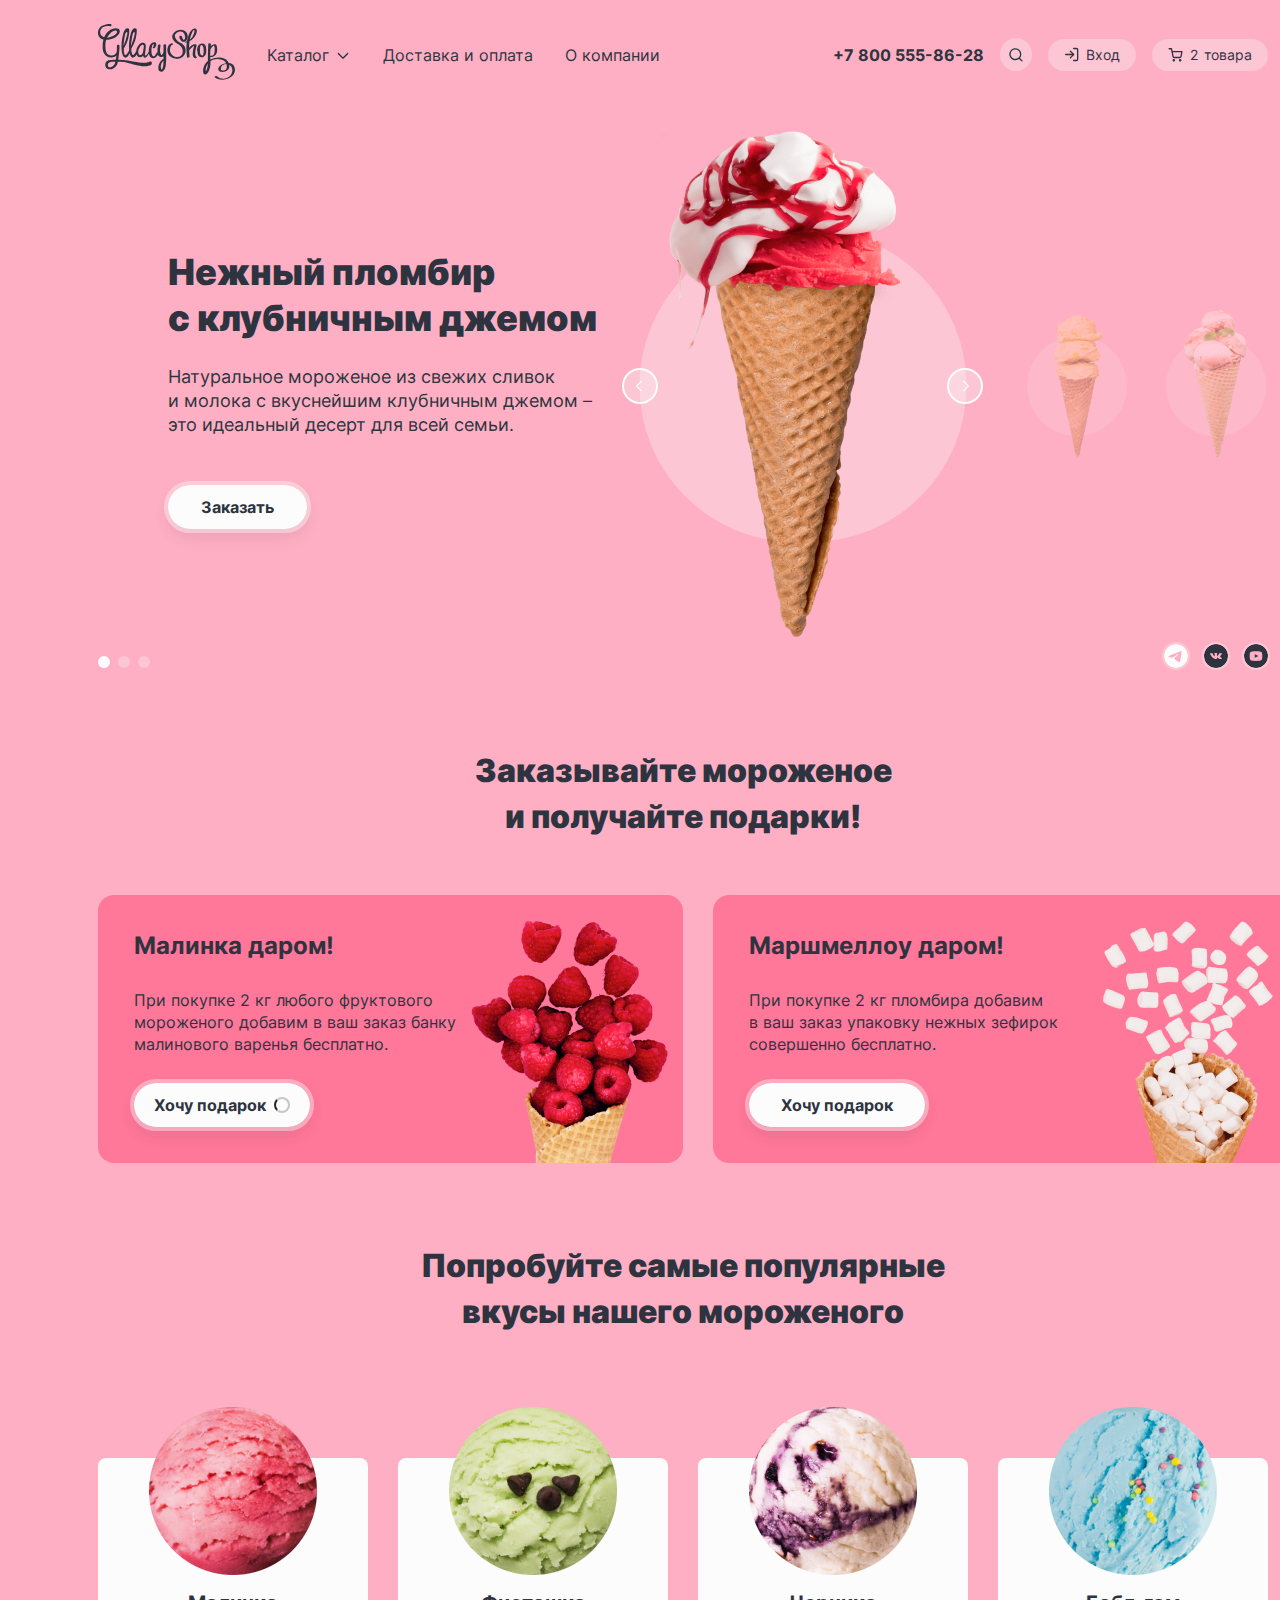
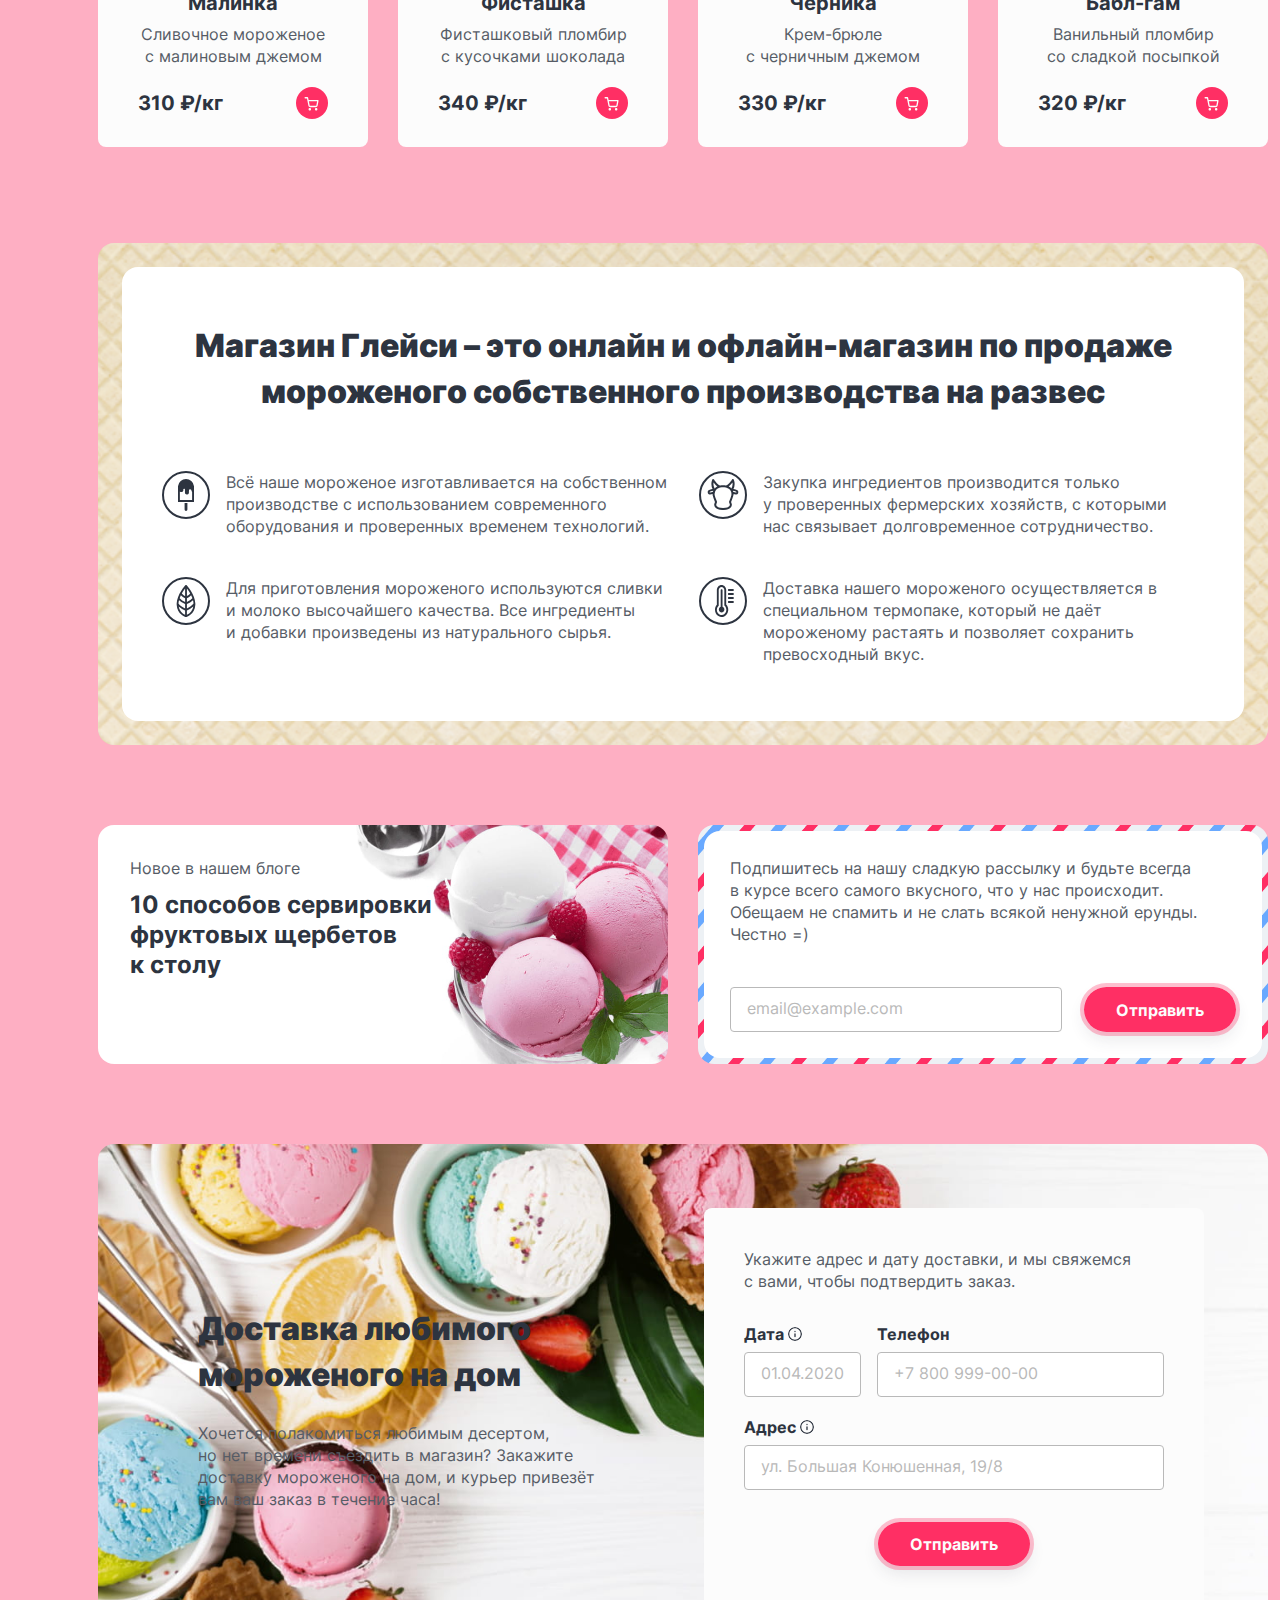
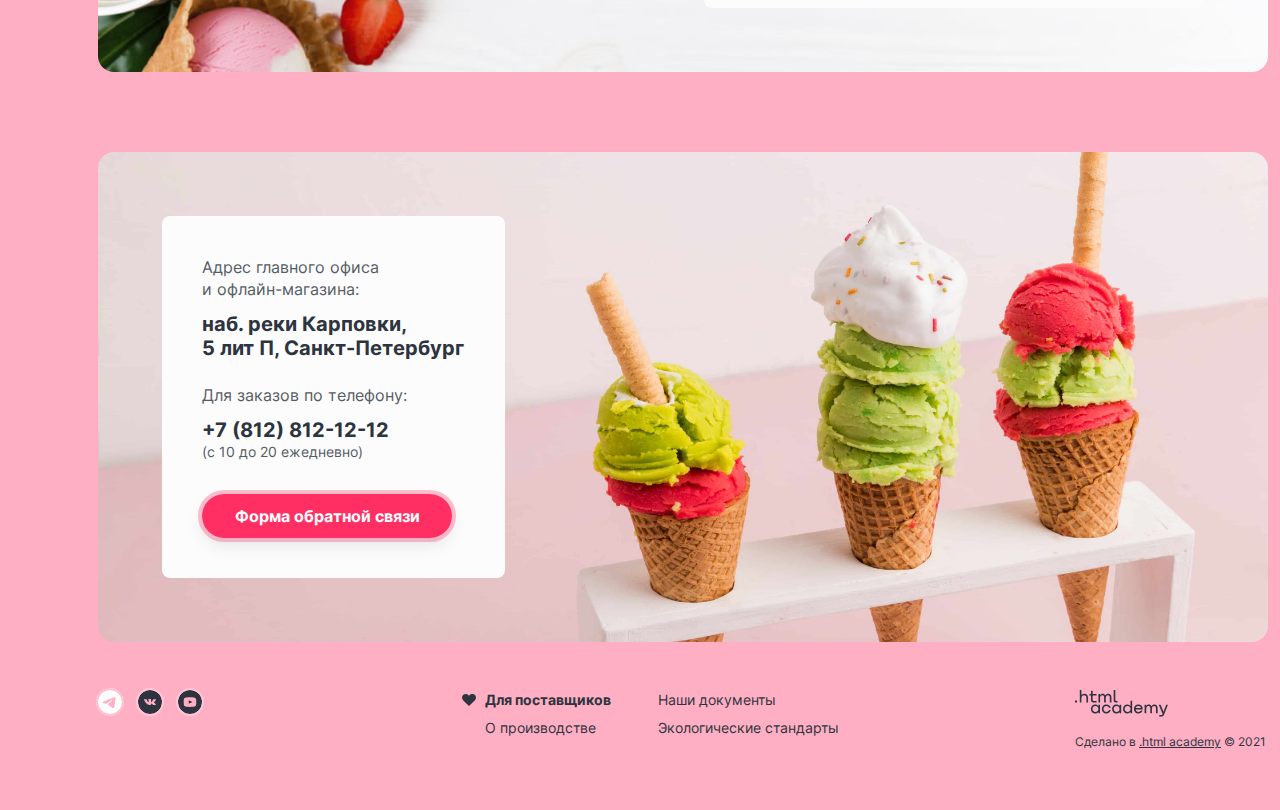
==== commit a183399c: "fix: change drig" ====
--- a/index.html
+++ b/index.html
@@ -244,25 +244,27 @@
       </section>
       <section class="gift">
         <h2 class="title title-xl title-gift">Заказывайте мороженое и получайте подарки!</h2>
-        <div class="gift-wrapper">
-          <div class="gift-wrapper-description">
-            <h3 class="title title-l">Малинка даром!</h3>
-            <p class="gift-description text-m">При покупке 2 кг любого фруктового мороженого добавим в ваш заказ банку малинового варенья бесплатно.</p>
-            <a class="button button-primary button-gift" href="#">Хочу подарок</a>
-          </div>
-          <img class="gift-img" src="images/background/cone-raspberry.png" width="219" height="268" alt="Рожок с малиной.">
-        </div>
-        <div class="gift-wrapper">
-          <div class="gift-wrapper-description">
-            <h3 class="title title-l">Маршмеллоу даром!</h3>
-            <p class="gift-description text-m">При покупке 2 кг пломбира добавим в&nbsp;ваш заказ упаковку нежных зефирок совершенно бесплатно.</p>
-            <a class="button button-primary button-gift" href="#">Хочу подарок</a>
-          </div>
-          <img class="gift-img" src="images/background/cone-marshmallow.png" width="219" height="268" alt="Рожок с маршмеллоу">
-        </div>
+        <ul class="list gift-list">
+          <li class="gift-item">
+            <div class="gift-wrapper-description">
+              <h3 class="title title-l title-gift-description">Малинка даром!</h3>
+              <p class="gift-description text-m">При покупке 2 кг любого фруктового мороженого добавим в ваш заказ банку малинового варенья бесплатно.</p>
+              <a class="button button-primary button-gift" href="#">Хочу подарок<span class="loader"></span> </a>
+            </div>
+            <img class="gift-img" src="images/background/cone-raspberry.png" width="219" height="268" alt="Рожок с малиной.">
+          </li>
+          <li class="gift-item">
+            <div class="gift-wrapper-description">
+              <h3 class="title title-l title-gift-description">Маршмеллоу даром!</h3>
+              <p class="gift-description text-m">При покупке 2 кг пломбира добавим в&nbsp;ваш заказ упаковку нежных зефирок совершенно бесплатно.</p>
+              <a class="button button-primary button-gift" href="#">Хочу подарок</a>
+            </div>
+            <img class="gift-img" src="images/background/cone-marshmallow.png" width="219" height="268" alt="Рожок с маршмеллоу">
+          </li>
+        </ul>
       </section>
       <section class="products">
-        <h2 class="title title-l products-title">Попробуйте самые популярные вкусы&nbsp;нашего мороженого</h2>
+        <h2 class="title title-xl products-title">Попробуйте самые популярные вкусы&nbsp;нашего мороженого</h2>
         <ul class="products-list list">
           <li class="products-item">
             <img class="img-products" src="images/product/product-raspberries.png" width="168" height="168" alt="Шарик малинового мороженого.">
--- a/styles/styles.css
+++ b/styles/styles.css
@@ -87,6 +87,7 @@
   line-height: 20px;
   font-weight: 700;
   text-decoration: none;
+  white-space: nowrap;
 
   border: none;
   border-radius: 26px;
@@ -374,7 +375,7 @@
 .navigation-list {
   display: flex;
   flex-wrap: wrap;
-  width: 450px;
+  width: 485px;
 }
 
 .navigation-list:last-child {
@@ -1251,33 +1252,58 @@
   text-align: center;
 }
 
-.gift-wrapper {
-  display: flex;
-  align-items: center;
+.gift-list {
+  display: grid;
+  grid-template-columns: repeat(2, 50%);
+  column-gap: 30px;
+
+  grid-column: 1/-1;
+}
+
+.gift-item {
+  display: grid;
+  grid-template-columns: auto auto 219px;
+
 
   background-color: #ff7799;
   border-radius: 16px;
 }
 
-.gift-wrapper:first-of-type {
+.gift-wrapper {
+  display: flex;
+  align-items: center;
+
+  background-color: #ff7799;
+  border-radius: 16px;
+}
+
+/* .gift-wrapper:first-of-type {
   grid-column: 1/2;
 }
 
 .gift-wrapper:last-of-type {
   grid-column: 2/-1;
-}
+} */
 
 .gift-wrapper-description {
   display: grid;
+  grid-template-columns: repeat(2, auto);
+  grid-template-rows: repeat(3, auto);
   row-gap: 28px;
-  margin: 36px 0 36px 36px;
+  padding: 36px 0 36px 36px;
+}
+
+.title-gift-description {
+  grid-column: 1/-1;
 }
 
 .gift-description {
+  grid-column: 1/-1;
   margin: 0;
 }
 
 .gift-img {
+  grid-column: 3/-1;
   justify-self: flex-end;
   align-self: flex-end;
 }
@@ -1755,7 +1781,7 @@
   margin-bottom: 16px;
 }
 
-.breadcrumbs-link:hover:not(.breadcrumbs-link_active) {
+.breadcrumbs-link:hover:not(:last-child) {
   opacity: 0.5;
 }
 
@@ -1769,7 +1795,7 @@
   opacity: 0.3;
 }
 
-.breadcrumbs-link_active {
+.breadcrumbs-item:last-child {
   border-bottom: 1px solid #2d3440;
 }
 
@@ -2085,7 +2111,15 @@
   width: 24px;
   height: 24px;
 
+  font-family: "Inter", sans-serif;
+  font-size: 16px;
+  line-height: 20px;
+
+  background-color: transparent;
+  border: none;
   border-radius: 50%;
+
+  cursor: pointer;
 }
 
 .pagination-link:hover {
@@ -2115,7 +2149,11 @@
   width: 16px;
   height: 16px;
 
+  background-color: transparent;
   border-radius: 50%;
+  border: none;
+
+  cursor: pointer;
 }
 
 .pagination-link-control:hover {
@@ -2130,6 +2168,12 @@
 
 .pagination-link-control:active {
   opacity: 0.3;
+}
+
+.pagination-link-control:disabled {
+  opacity: 0.3;
+
+  cursor: default;
 }
 
 .pagination-link-prev {
@@ -2223,3 +2267,58 @@
 .modal-display-none {
   display: none;
 }
+
+/* loader */
+
+.loader,
+.loader:after {
+  display: flex;
+  flex-shrink: 0;
+  border-radius: 50%;
+  width: 16px;
+  height: 16px;
+}
+.loader {
+  margin: 0;
+  margin-left: 2px;
+  font-size: 10px;
+  position: relative;
+  text-indent: -9999em;
+  border-top: 2px solid rgba(36, 36, 36, 0.24);
+  border-right: 2px solid rgba(36, 36, 36, 0.24);
+  border-bottom: 2px solid rgba(36, 36, 36, 0.24);
+  border-left: 2px solid #242424;
+  -webkit-transform: translateZ(0);
+  -ms-transform: translateZ(0);
+  transform: translateZ(0);
+  -webkit-animation: load8 1.1s infinite linear;
+  animation: load8 1.1s infinite linear;
+}
+
+.button-primary .loader {
+  margin-left: 8px;
+}
+
+.loader > .button-primary {
+  width: calc(100% + 24px);
+}
+
+@-webkit-keyframes load8 {
+  0% {
+    -webkit-transform: rotate(0deg);
+    transform: rotate(0deg);
+  }
+  100% {
+    -webkit-transform: rotate(360deg);
+    transform: rotate(360deg);
+  }
+}
+@keyframes load8 {
+  0% {
+    -webkit-transform: rotate(0deg);
+    transform: rotate(0deg);
+  }
+  100% {
+    -webkit-transform: rotate(360deg);
+    transform: rotate(360deg);
+  }
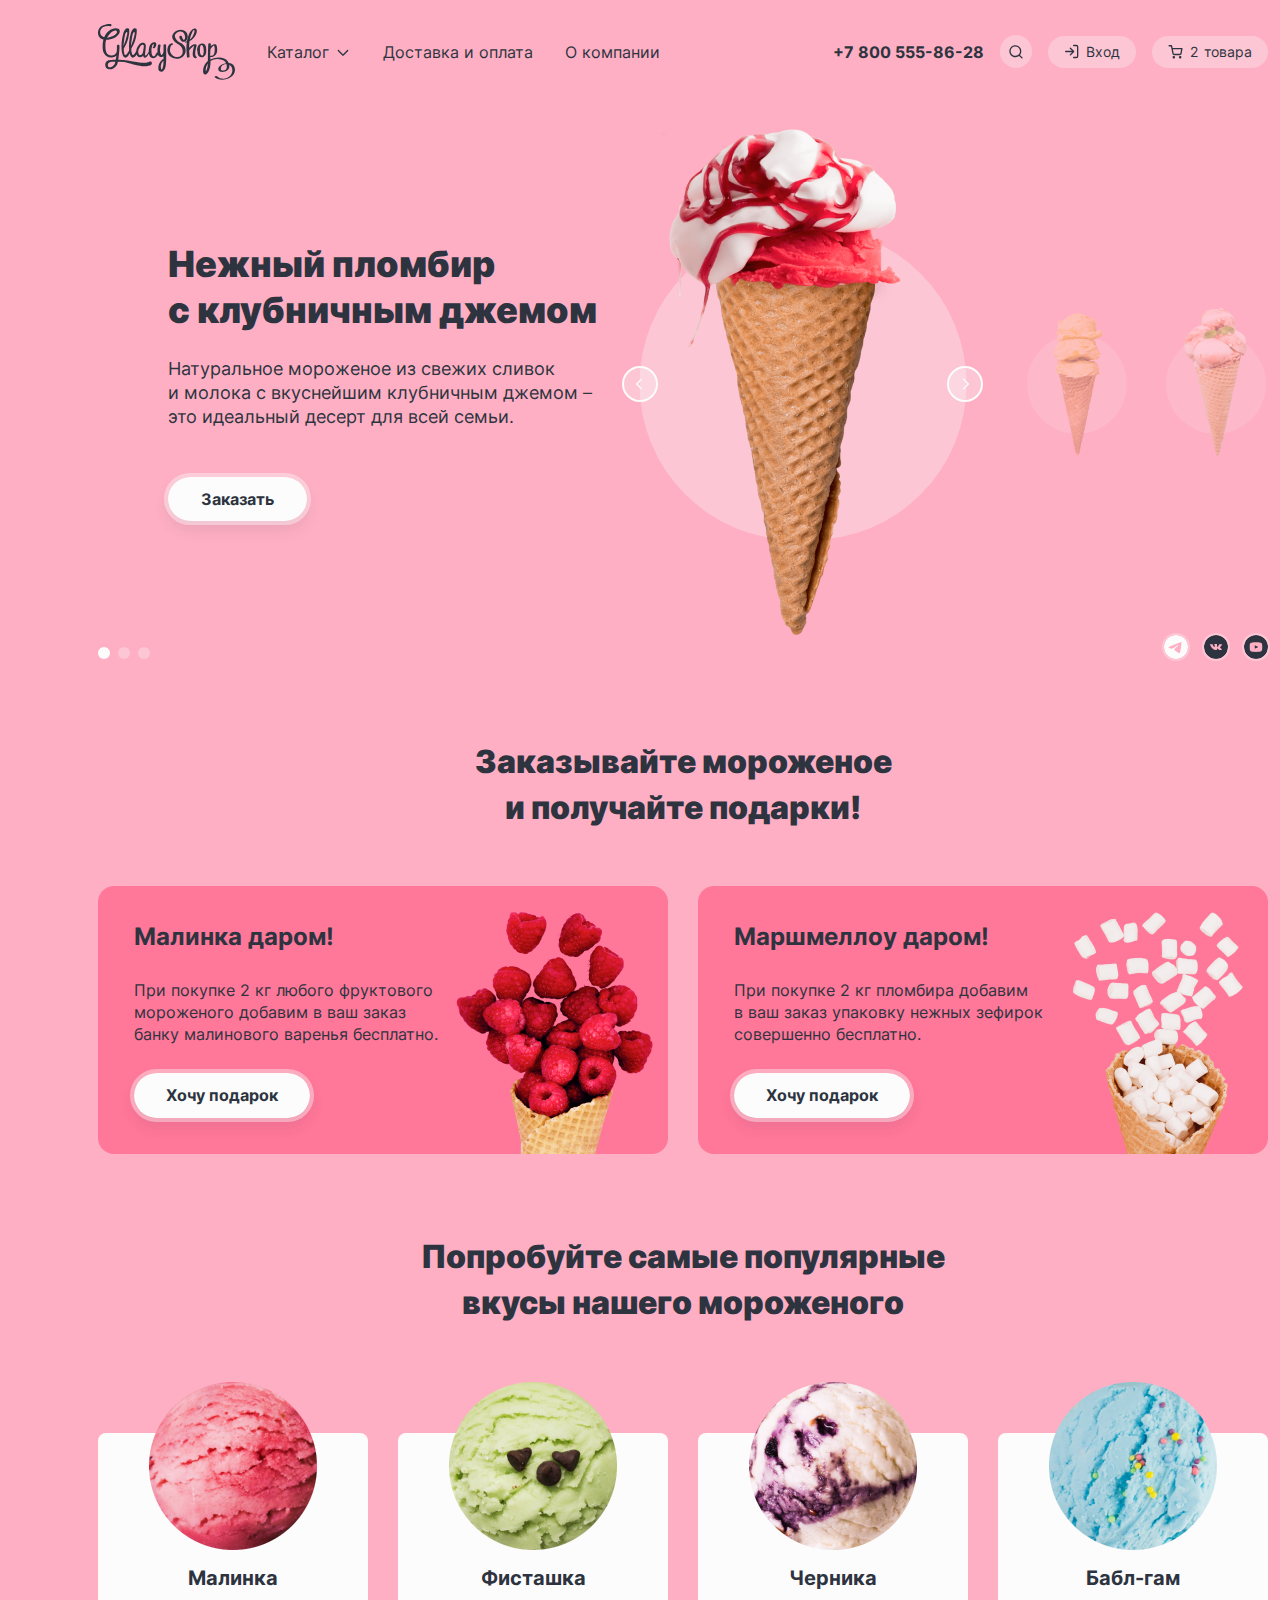
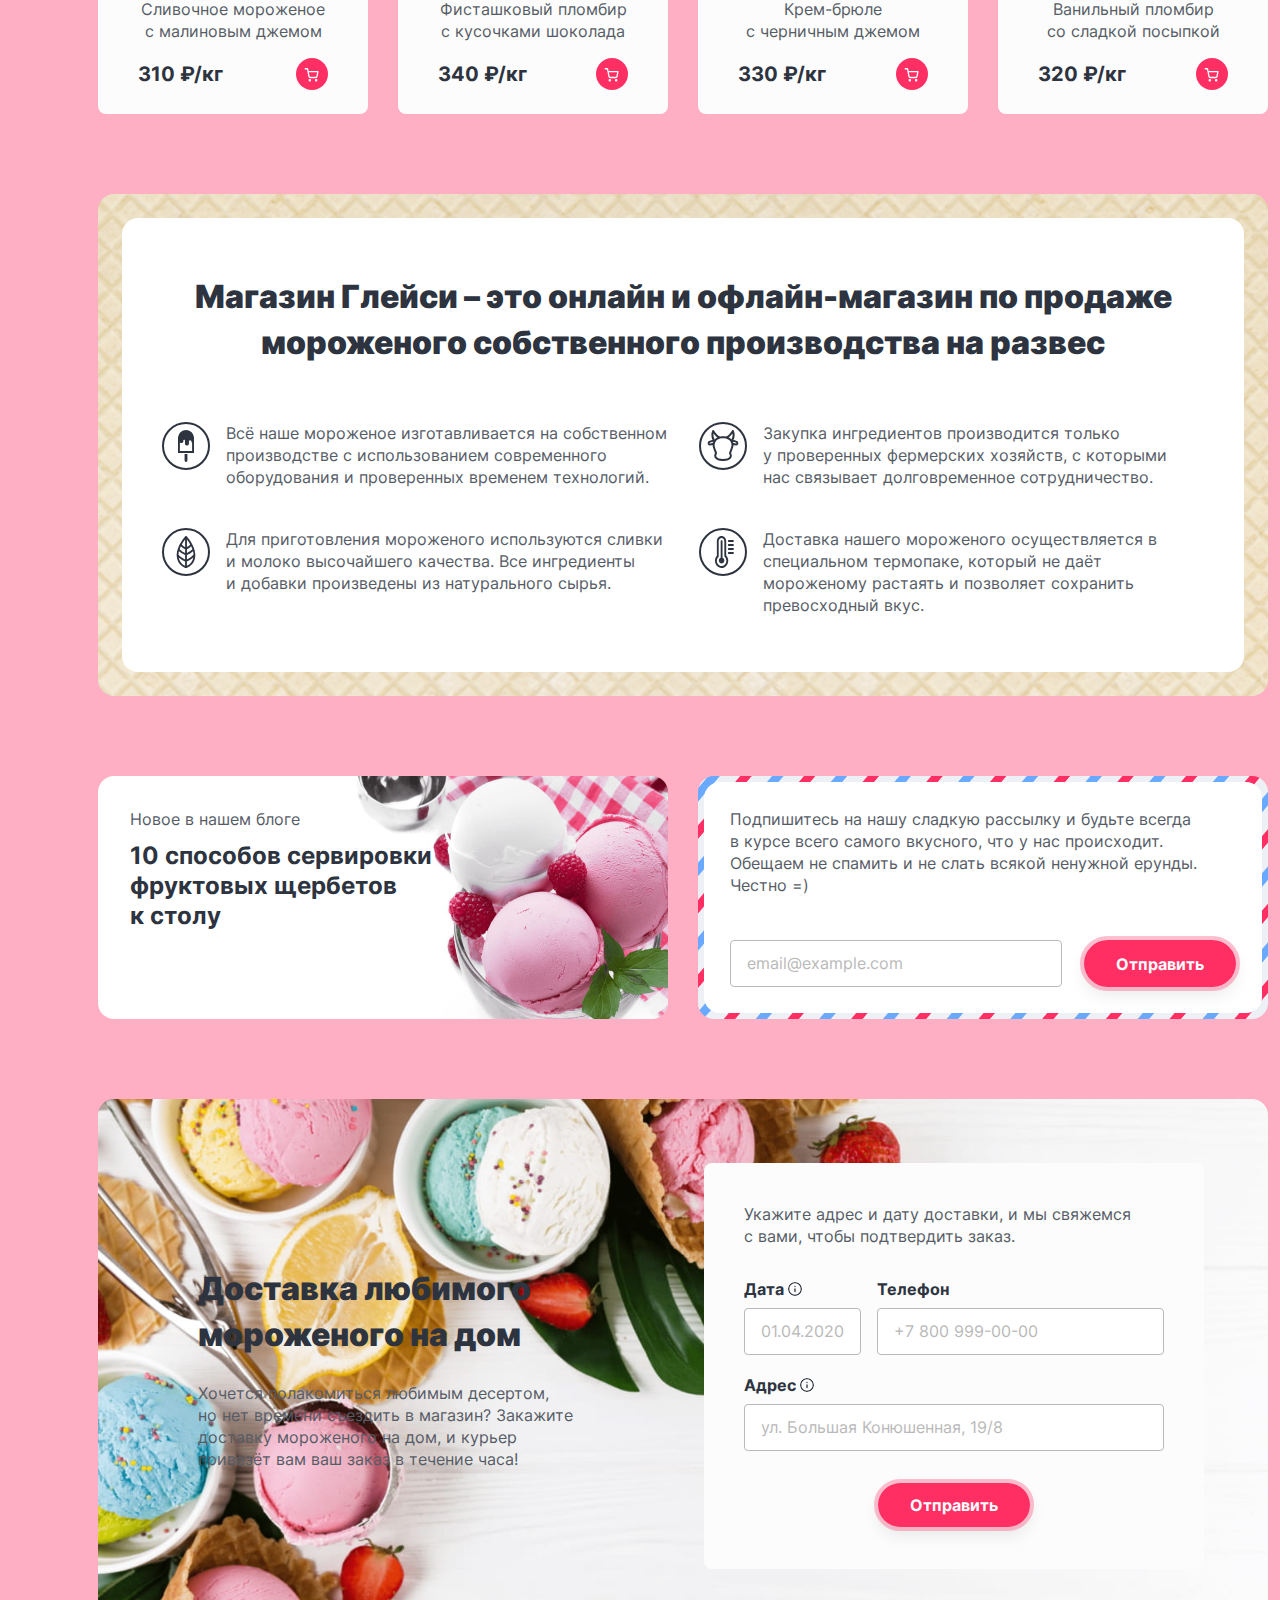
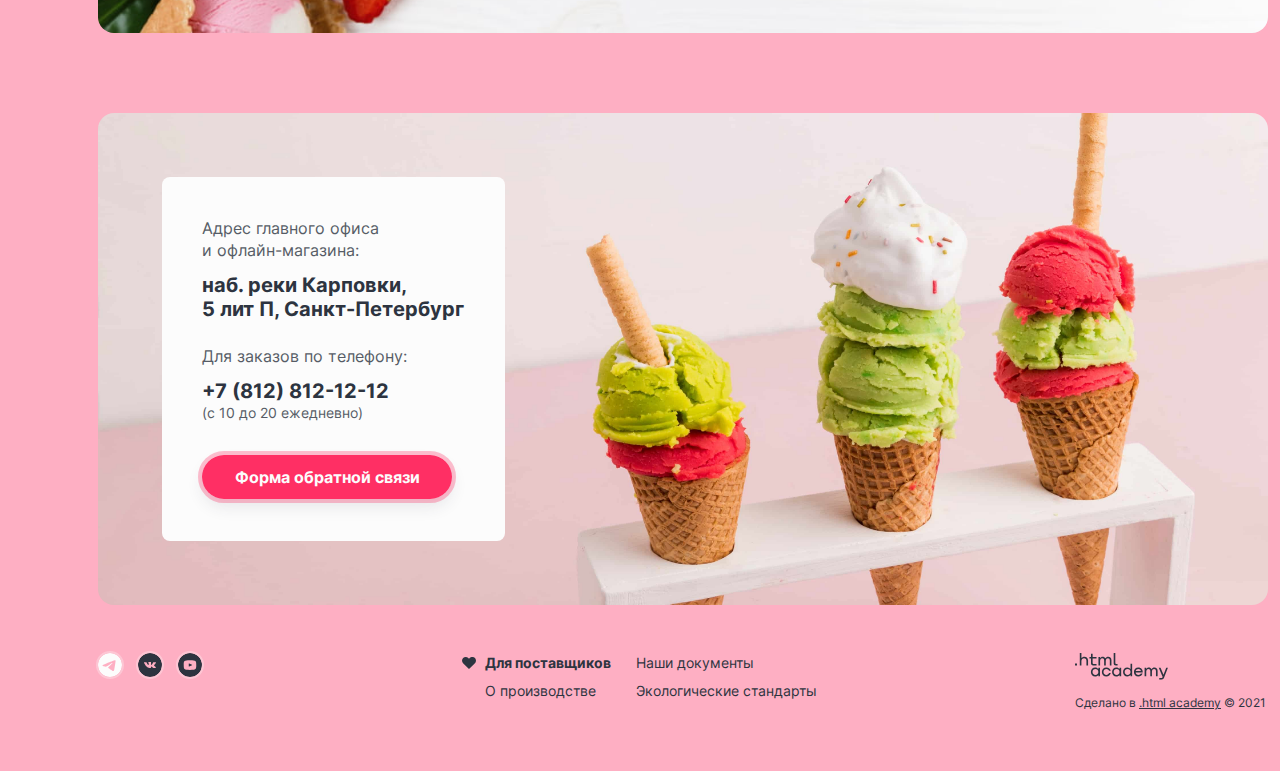
==== commit 97ab47d0: "fix: pp" ====
--- a/index.html
+++ b/index.html
@@ -7,6 +7,7 @@
     <link rel="stylesheet" href="styles/styles.css">
   </head>
   <!-- класс body-strawberry, body-banana, body-caramel для background-color -->
+  <!-- <span class="loader"></span> Для лоадера в кнопках -->
   <body class="body body-strawberry">
     <header class="index-header">
       <a class="link-logo">
@@ -83,14 +84,14 @@
                   <input class="input input-form-entry" type="email" name="email-entry" placeholder="email@example.com" required>
                 </label>
                 <label class="form-entry-label">
-                  <input class="input input-form-entry" type="password" name="password" placeholder="••••••" required>
+                  <input class="input input-form-entry input-form-password" type="password" name="password" placeholder="••••••" required>
                 </label>
                 <button class="button button-secondary" type="submit">Войти</button>
                 <ul class="list entry-list">
                   <li class="entry-item">
                     <a class="link entry-link description-s" href="#">Забыли пароль?</a>
                   </li>
-                  <li class="entry-item">
+                  <li class="entry-item entry-item-registration">
                     <a class="link entry-link description-s" href="#">Регистрация</a>
                   </li>
                 </ul>
@@ -249,7 +250,7 @@
             <div class="gift-wrapper-description">
               <h3 class="title title-l title-gift-description">Малинка даром!</h3>
               <p class="gift-description text-m">При покупке 2 кг любого фруктового мороженого добавим в ваш заказ банку малинового варенья бесплатно.</p>
-              <a class="button button-primary button-gift" href="#">Хочу подарок<span class="loader"></span> </a>
+              <a class="button button-primary button-gift" href="#">Хочу подарок</a>
             </div>
             <img class="gift-img" src="images/background/cone-raspberry.png" width="219" height="268" alt="Рожок с малиной.">
           </li>
@@ -347,7 +348,7 @@
       </section>
       <section class="delivery">
         <h2 class="title title-xl title-delivery">Доставка любимого мороженого на дом</h2>
-        <p class="delivery-description">Хочется полакомиться любимым десертом, но&nbsp;нет времени съездить в магазин? Закажите доставку мороженого на дом, и курьер привезёт вам ваш заказ в течение часа!</p>
+        <p class="delivery-description">Хочется полакомиться любимым десертом, но&nbsp;нет времени съездить в магазин? Закажите доставку мороженого на дом, и курьер привезёт&nbsp;вам ваш заказ в течение часа!</p>
         <form class="form-delivery" action="https://echo.htmlacademy.ru/" method="post">
           <p class="form-description">Укажите адрес и дату доставки, и мы свяжемся с&nbsp;вами, чтобы подтвердить заказ.</p>
           <div class="form-wrapper">
@@ -367,7 +368,7 @@
             <label class="form-title title text-s" for="address">Адрес
               <button class="button button-tooltip" type="button">
                 <span class="visually-hidden">Подробнее.</span>
-                <span class="tooltip tooltip-address description-xs">Введите название улицы,&nbsp;дома и квартиры</span>
+                <span class="tooltip tooltip-address description-xs">Введите название<br>улицы,дома и квартиры</span>
               </button>
             </label>
             <input class="input input-delivery" type="text" id="address" name="address" placeholder="ул. Большая Конюшенная, 19/8">
@@ -438,7 +439,7 @@
         <p class="footer-contacts-description description-xs">Сделано в <a class="footer-description-link" href="https://htmlacademy.ru/" target="_blank">.html academy</a> © 2021</p>
       </div>
     </footer>
-    <!-- удалить класс modal-display-none для отображения модалки -->
+    <!-- удалить класс modal-display-none для скрытия модалки -->
     <div class="modal-wrapper modal-display-none">
       <section class="modal-content">
         <h2 class="title title-l">Мы обязательно ответим вам!</h2>
--- a/styles/styles.css
+++ b/styles/styles.css
@@ -201,7 +201,7 @@
 /* input */
 
 .input {
-  padding: 14px 0 14px 16px;
+  padding: 16px 0 14px 16px;
 
   border: 1px solid #b9b9b9;
   border-radius: 4px;
@@ -370,12 +370,15 @@
 .index-nav {
   display: flex;
   justify-content: space-between;
+
+  line-height: 20px;
 }
 
 .navigation-list {
   display: flex;
   flex-wrap: wrap;
   width: 485px;
+  margin-top: -6px;
 }
 
 .navigation-list:last-child {
@@ -393,6 +396,8 @@
   align-items: center;
   gap: 6px;
   padding: 8px 16px;
+
+  line-height: 20px;
 }
 
 .navigation-link:hover {
@@ -472,7 +477,8 @@
 
 .navigation-products-sublist {
   position: absolute;
-  top: 46px;
+  top: 44px;
+  left: 2px;
   z-index: 1;
 
   display: none;
@@ -565,8 +571,8 @@
 
 .form-search {
   position: absolute;
-  top: 37px;
-  right: 0;
+  top: 41px;
+  right: -1px;
   z-index: 2;
 
   display: none;
@@ -642,8 +648,8 @@
 
 .entry-wrapper {
   position: absolute;
-  top: 37px;
-  right: 0;
+  top: 41px;
+  right: -2px;
   z-index: 3;
 
   display: none;
@@ -673,6 +679,10 @@
   width: 100%;
 }
 
+.input-form-password {
+  letter-spacing: -2px;
+}
+
 .form-entry-label {
   display: block;
   grid-column: 1/-1;
@@ -696,6 +706,10 @@
   grid-column: 2/3;
 }
 
+.entry-item-registration {
+  margin-top: 3px;
+}
+
 .entry-link {
   border-bottom: 1px solid #2d3440;
 }
@@ -736,7 +750,7 @@
 
 .basket-wrapper {
   position: absolute;
-  top: 37px;
+  top: 40px;
   right: 0;
   z-index: 3;
 
@@ -747,7 +761,7 @@
   row-gap: 32px;
 
   width: 441px;
-  padding: 48px;
+  padding: 46px 48px 49px;
 
   background-color: #fcfcfc;
   border-radius: 4px;
@@ -756,6 +770,7 @@
 
 .title-basket-wrapper {
   grid-column: 1/-1;
+  margin-top: 2px;
 }
 
 .basket-products-list {
@@ -776,13 +791,13 @@
 }
 
 .basket-products-item:last-of-type {
-  margin-bottom: 32px;
+  margin-bottom: 28px;
 }
 
 .basket-products-item:last-of-type::after {
   content: "";
   position: relative;
-  top: 32px;
+  top: 26px;
   width: 345px;
   border-bottom: 1px solid #e7e7e7;
 }
@@ -863,7 +878,7 @@
   gap: 16px;
   flex-wrap: wrap;
   width: 208px;
-  margin-right: 155px;
+  margin-right: 179px;
 }
 
 .social-link {
@@ -938,7 +953,7 @@
   grid-template-columns: repeat(2, auto);
   row-gap: 8px;
   margin-right: auto;
-  width: 400px;
+  width: 357px;
 }
 
 .footer-menu-item {
@@ -946,7 +961,8 @@
 
   align-self: start;
 
-  margin: 0 0 0 24px;
+  /* margin: 0 0 0 24px; */
+  margin: 0;
 }
 
 .footer-contacts {
@@ -1004,6 +1020,10 @@
   background-image: url("../images/icon/heart.svg");
   background-position: center;
   background-repeat: no-repeat;
+}
+
+.footer-contacts-description {
+  margin-top: 10px;
 }
 
 
@@ -1035,6 +1055,7 @@
 .slider-item {
   display: flex;
   align-items: center;
+  order: 2;
 }
 
 .slider-item:not(:last-child) {
@@ -1048,14 +1069,20 @@
 .slider-item-wrapper {
   display: none;
   width: 470px;
-  margin: auto auto auto 70px;
+  margin-left: 70px;
+  /* margin: 136px auto 138px 70px; */
 }
 
 .slider-item_active .slider-item-wrapper {
   display: block;
 }
 
+.slider-item_active.slider-item {
+  order: 1;
+}
+
 .title-slider {
+  margin-top: -7px;
   margin-bottom: 24px;
 }
 
@@ -1070,7 +1097,7 @@
 .slider-img-wrapper {
   position: relative;
 
-  margin: 21px 0 26px;
+  margin: 19px 0;
 
   opacity: 0.4;
 }
@@ -1254,7 +1281,7 @@
 
 .gift-list {
   display: grid;
-  grid-template-columns: repeat(2, 50%);
+  grid-template-columns: repeat(2, 570px);
   column-gap: 30px;
 
   grid-column: 1/-1;
@@ -1264,11 +1291,14 @@
   display: grid;
   grid-template-columns: auto auto 219px;
 
-
   background-color: #ff7799;
   border-radius: 16px;
 }
 
+.gift-item:nth-child(odd) {
+  grid-column: 1/2;
+}
+
 .gift-wrapper {
   display: flex;
   align-items: center;
@@ -1276,20 +1306,12 @@
   background-color: #ff7799;
   border-radius: 16px;
 }
-
-/* .gift-wrapper:first-of-type {
-  grid-column: 1/2;
-}
-
-.gift-wrapper:last-of-type {
-  grid-column: 2/-1;
-} */
 
 .gift-wrapper-description {
   display: grid;
   grid-template-columns: repeat(2, auto);
   grid-template-rows: repeat(3, auto);
-  row-gap: 28px;
+  row-gap: 26px;
   padding: 36px 0 36px 36px;
 }
 
@@ -1318,13 +1340,12 @@
   display: grid;
   gap: 16px;
   grid-column: 1/-1;
-  margin-bottom: 16px;
 }
 
 .products-title {
   grid-column: 1/-1;
   width: 530px;
-  margin: 0 auto 107px;
+  margin: 0 auto 91px;
 
   text-align: center;
 }
@@ -1343,7 +1364,7 @@
   grid-template-columns: 150px 32px;
   column-gap: 8px;
   width: 270px;
-  padding: 0 40px 28px;
+  padding: 0 40px 24px;
 
   background-color: #fcfcfc;
   border-radius: 8px;
@@ -1365,7 +1386,7 @@
 
 .products-description {
   grid-column: 1/-1;
-  margin: 0 0 20px;
+  margin: 0 0 16px;
 
   text-align: center;
 }
@@ -1555,7 +1576,7 @@
 }
 
 .subscribe-description {
-  margin: 0 0 42px;
+  margin: 0 0 44px;
 }
 
 .form-subscribe {
@@ -1594,6 +1615,7 @@
 
 .title-delivery {
   align-self: flex-end;
+  margin-top: 4px;
 }
 
 .delivery-description {
@@ -1633,7 +1655,7 @@
 
   display: flex;
   align-items: center;
-  margin-bottom: 8px;
+  margin-bottom: 9px;
 }
 
 .input-delivery {
@@ -1646,6 +1668,41 @@
   min-width: 152px;
 }
 
+.tooltip {
+  position: absolute;
+  top: -11px;
+  left: 27px;
+  z-index: 2;
+
+  display: none;
+  padding: 10px 8px;
+
+  font-weight: 400;
+  color: #565c66;
+  text-align: left;
+
+  background-color: #ffffff;
+  border: 1px solid #b9b9b9;
+  border-radius: 2px;
+  box-shadow: 0 4px 8px rgba(194, 194, 194, 0.2);
+}
+
+.tooltip::before {
+  content: "";
+
+  position: absolute;
+  left: -7.5px;
+  transform: rotate(45deg);
+
+  width: 14px;
+  height: 14px;
+
+  background-color: #ffffff;
+  border: 1px solid #b9b9b9;
+  border-top: none;
+  border-right: none;
+}
+
 .button-tooltip {
   position: relative;
 
@@ -1663,41 +1720,6 @@
   display: block;
 
   transition: 0.1s ease-in-out;
-}
-
-.tooltip {
-  position: absolute;
-  top: -11px;
-  left: 27px;
-  z-index: 2;
-
-  display: none;
-  padding: 10px 8px;
-
-  font-weight: 400;
-  color: #565c66;
-  text-align: left;
-
-  background-color: #ffffff;
-  border: 1px solid #b9b9b9;
-  border-radius: 2px;
-  box-shadow: 0 4px 8px rgba(194, 194, 194, 0.2);
-}
-
-.tooltip::before {
-  content: "";
-
-  position: absolute;
-  left: -7.5px;
-  transform: rotate(45deg);
-
-  width: 14px;
-  height: 14px;
-
-  background-color: #ffffff;
-  border: 1px solid #b9b9b9;
-  border-top: none;
-  border-right: none;
 }
 
 .tooltip-date {
@@ -1722,7 +1744,7 @@
 
 .about-us-wrapper {
   width: 343px;
-  padding: 40px;
+  padding: 40px 40px 42px;
   margin: 64px auto 64px 64px;
 
   font-style: normal;
@@ -1772,7 +1794,7 @@
 /* breadcrumbs */
 
 .catalog-header {
-  margin: 32px 0 40px;
+  margin: 24px 0 40px;
 }
 
 .breadcrumbs-list {
@@ -1847,11 +1869,13 @@
   position: relative;
 
   width: 196px;
-  padding: 8px 24px;
+  padding: 8px 17px;
+
+  letter-spacing: 0.5px;
 
   background-image: url("../images/control/arrow-down.svg");
   background-repeat: no-repeat;
-  background-position: right 16px center;
+  background-position: right 13px center;
   border: none;
 
   appearance: none;
@@ -1947,15 +1971,15 @@
 }
 
 .button-range-max {
-  left: 62px;
+  left: 64px;
 }
 
 .radio-list {
   display: flex;
   flex-wrap: wrap;
-  gap: 16px;
+  gap: 17px;
   margin: 0;
-  padding: 8px 16px;
+  padding: 8px 24px;
 }
 
 .radio-label,
@@ -2054,7 +2078,7 @@
 .checkbox-list {
   display: flex;
   flex-wrap: wrap;
-  gap: 16px;
+  gap: 17px;
   margin: 0;
   padding: 9px 24px;
 }
@@ -2298,6 +2322,14 @@
 .button-primary .loader {
   margin-left: 8px;
 }
+.button-secondary .loader {
+  margin-left: 8px;
+
+  border-top: 2px solid rgba(252, 252, 252, 0.25);
+  border-right: 2px solid rgba(252, 252, 252, 0.25);
+  border-bottom: 2px solid rgba(252, 252, 252, 0.25);
+  border-left: 2px solid #fcfcfc;
+}
 
 .loader > .button-primary {
   width: calc(100% + 24px);
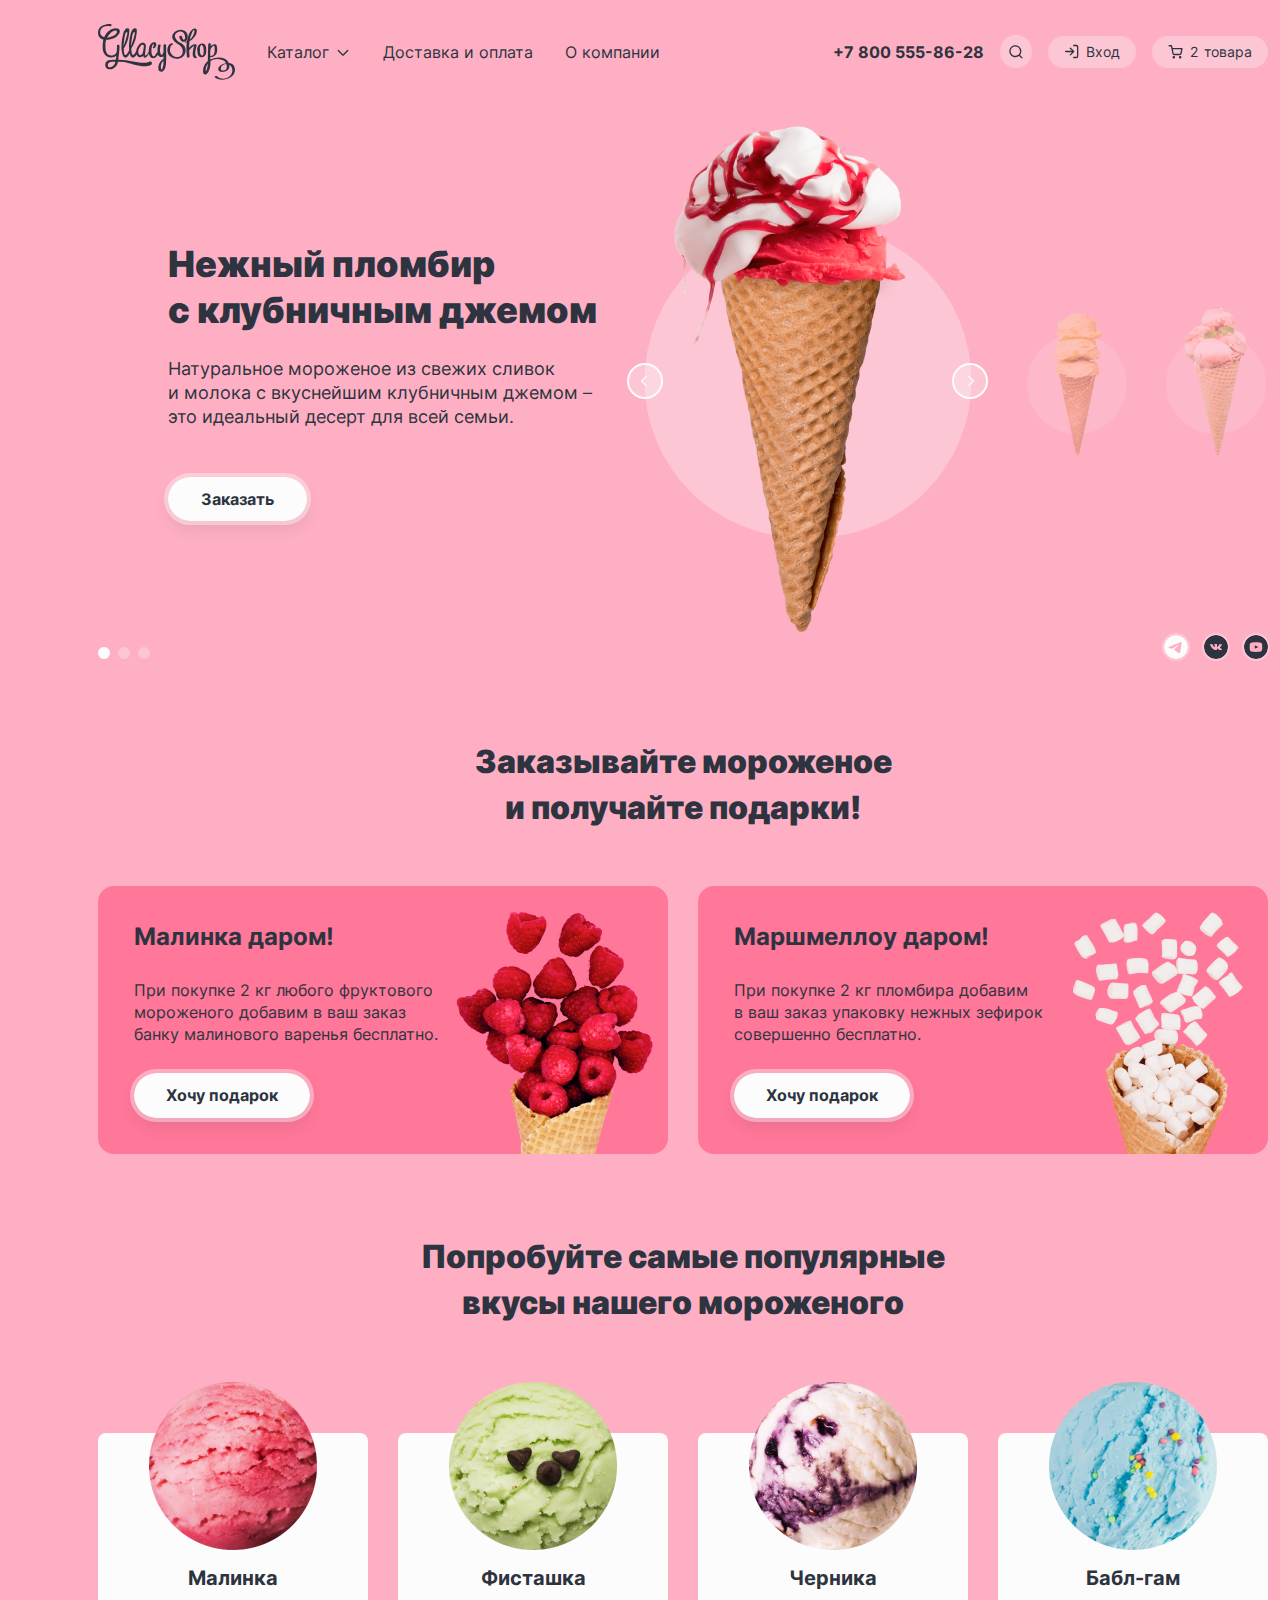
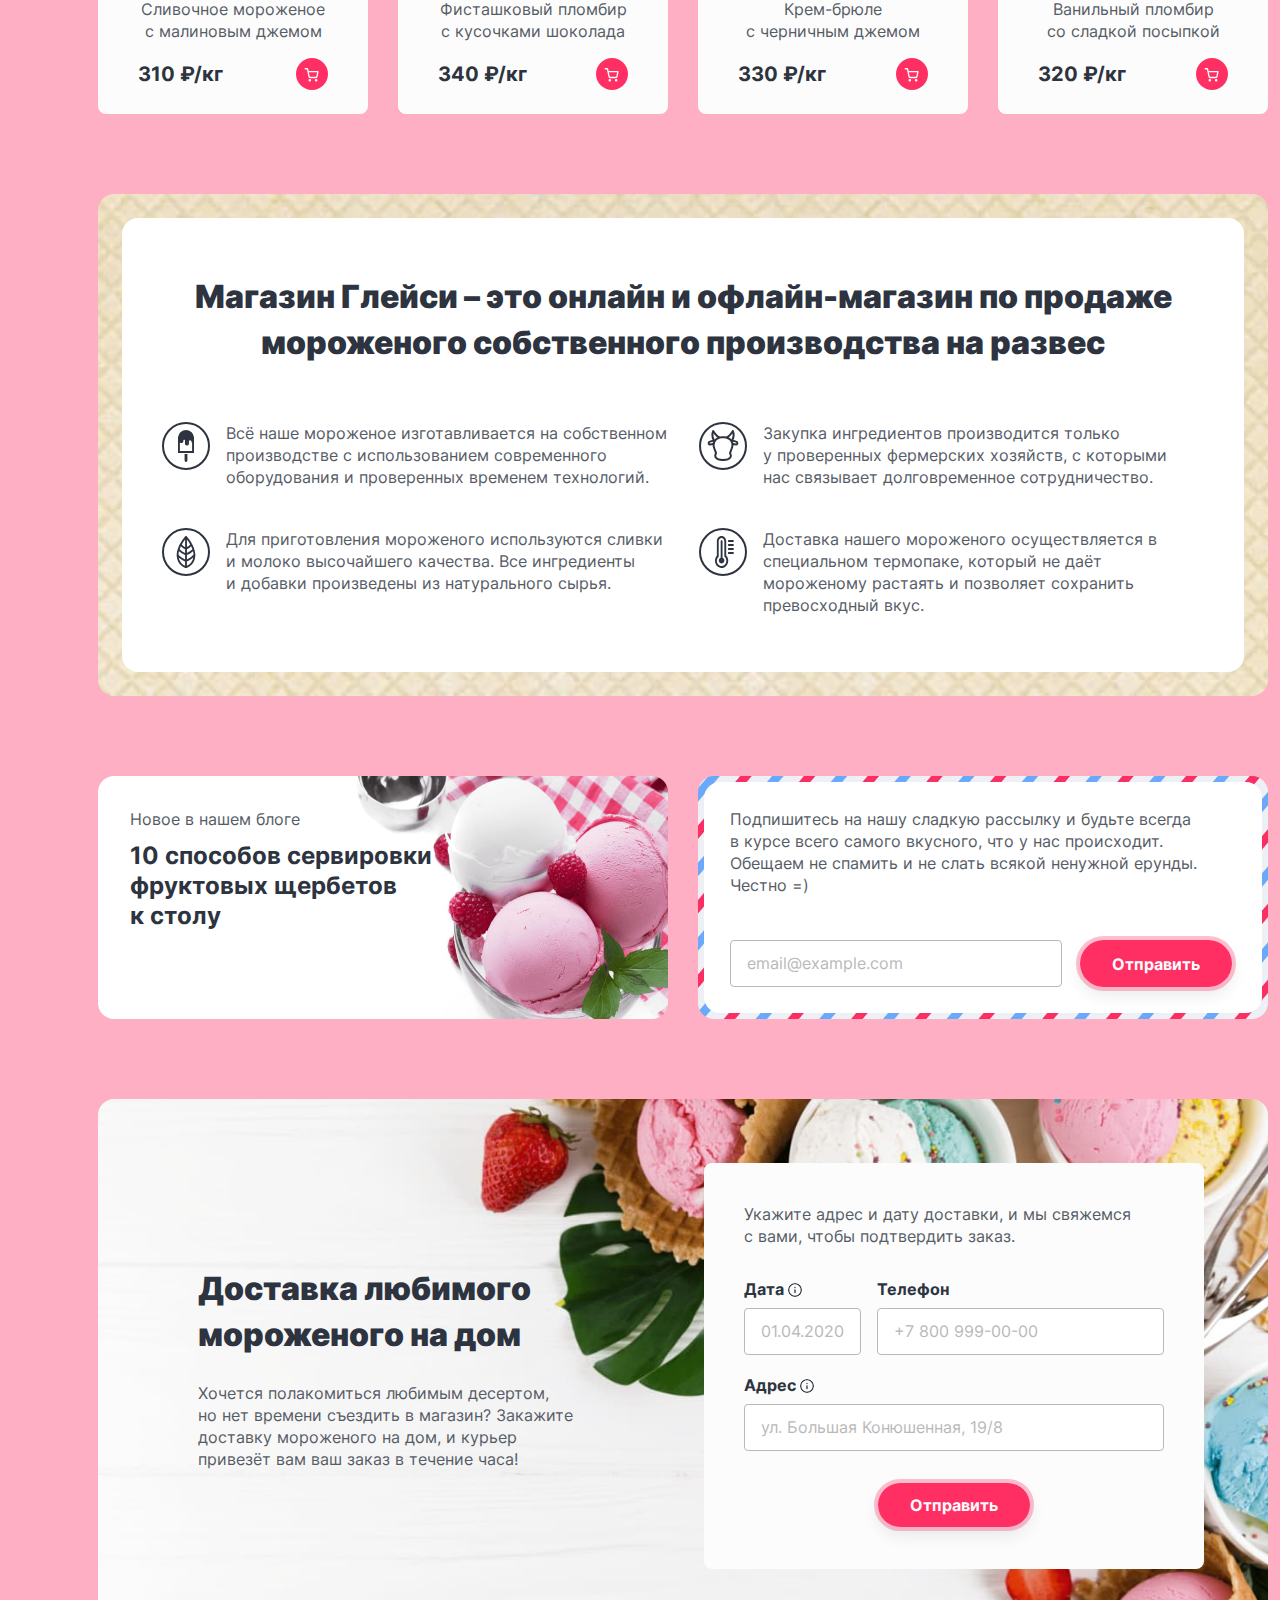
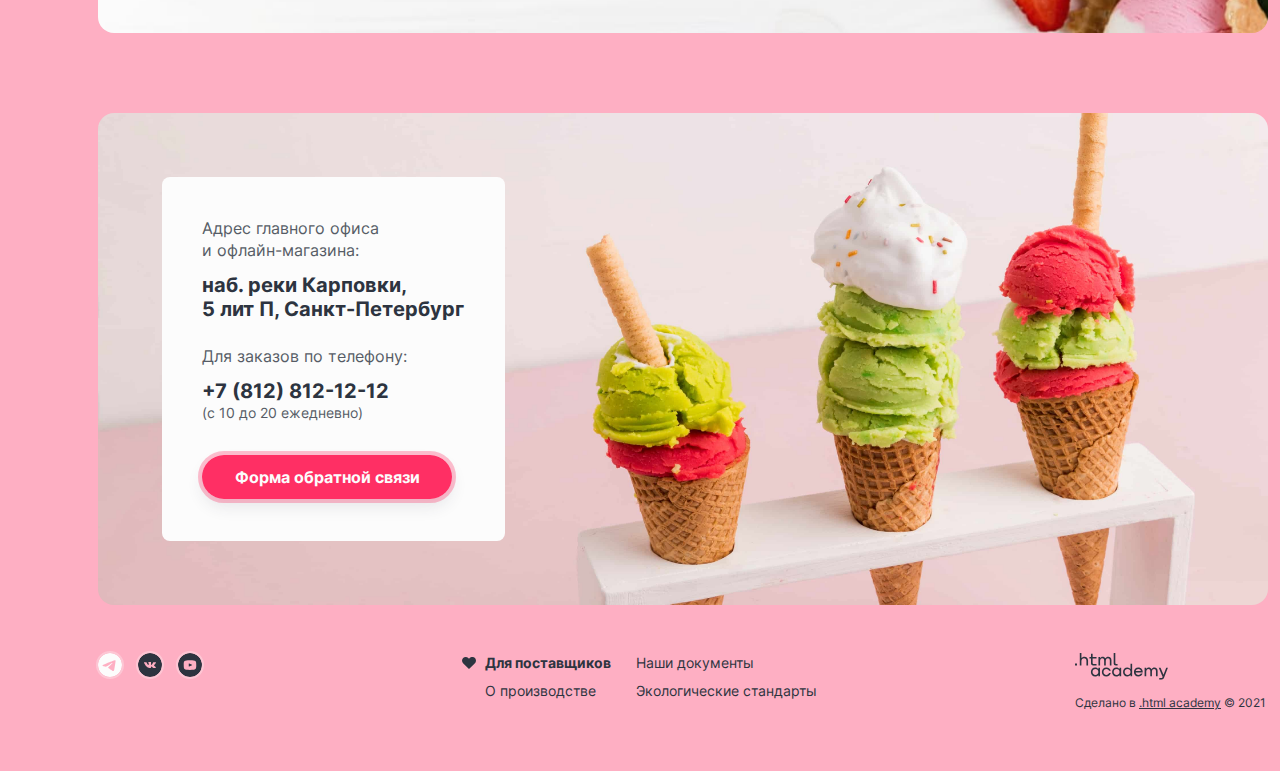
==== commit 40fa4c0d: "fix: fix backgroung" ====
--- a/index.html
+++ b/index.html
@@ -63,10 +63,10 @@
             <form class="form form-search" action="https://echo.htmlacademy.ru/" method="get">
               <label class="form-search-label">
                 <input class="input input-form-search" type="search" name="search" placeholder="Поиск по сайту">
-                <button class="button button-search-cancel" type="reset">
-                  <span class="visually-hidden">Очистить поиск.</span>
-                </button>
               </label>
+              <button class="button button-search-cancel" type="reset">
+                <span class="visually-hidden">Очистить поиск.</span>
+              </button>
             </form>
           </li>
           <li class="navigation-item">
@@ -141,13 +141,13 @@
         <h2 class="visually-hidden">Новинки вкусов.</h2>
         <ol class="slider-list list">
           <!-- класс slider-img-item_active показывает активный лист слайдера и скрывает остальные -->
-          <li class="slider-item slider-item_active">
+          <li class="slider-item slider-item-strawberry slider-item_active">
             <div class="slider-item-wrapper">
               <h3 class="title title-xxl title-slider">Нежный пломбир с&nbsp;клубничным джемом</h3>
               <p class="slider-description text-l">Натуральное мороженое из свежих сливок и&nbsp;молока с вкуснейшим клубничным джемом – это&nbsp;идеальный десерт для всей семьи.</p>
               <a class="button button-primary button-slider-buy link" href="#">Заказать</a>
             </div>
-            <div class="slider-img-wrapper">
+            <div class="slider-img-wrapper slider-img-wrapper-strawberry">
               <button class="button button-slider button-prev" type="button">
                 <svg width="16" height="16" viewBox="0 0 16 16" fill="none" xmlns="http://www.w3.org/2000/svg">
                   <path fill-rule="evenodd" clip-rule="evenodd" d="M9.8033 3.80515C10.063 3.54545 10.063 3.12439 9.8033 2.8647C9.54361 2.605 9.12255 2.605 8.86285 2.8647L4.19477 7.53277C3.93593 7.79162 3.93508 8.21075 4.19221 8.47065C4.19338 8.47183 4.19454 8.47301 4.19572 8.47418L8.8638 13.1423C9.12349 13.402 9.54455 13.402 9.80425 13.1423C10.0639 12.8826 10.0639 12.4615 9.80425 12.2018L5.60545 8.00301L9.8033 3.80515Z" fill="#2D3440"/>
@@ -163,13 +163,13 @@
               </button>
             </div>
           </li>
-          <li class="slider-item">
+          <li class="slider-item slider-item-banana">
             <div class="slider-item-wrapper">
               <h3 class="title title-xxl title-slider">Сливочное мороженое со вкусом банана</h3>
-              <p class="slider-description text-l">Сливочное мороженое с ярким банановым вкусом&nbsp;подарит вам свежесть и наслаждение даже в самый жаркий летний день.</p>
+              <p class="slider-description text-l">Сливочное мороженое с ярким банановым вкусом&nbsp;подарит вам свежесть и наслаждение<br>даже в самый жаркий летний день.</p>
               <a class="button button-primary button-slider-buy link" href="#">Заказать</a>
             </div>
-            <div class="slider-img-wrapper">
+            <div class="slider-img-wrapper slider-img-wrapper-banana">
               <button class="button button-slider button-prev" type="button">
                 <svg width="16" height="16" viewBox="0 0 16 16" fill="none" xmlns="http://www.w3.org/2000/svg">
                   <path fill-rule="evenodd" clip-rule="evenodd" d="M9.8033 3.80515C10.063 3.54545 10.063 3.12439 9.8033 2.8647C9.54361 2.605 9.12255 2.605 8.86285 2.8647L4.19477 7.53277C3.93593 7.79162 3.93508 8.21075 4.19221 8.47065C4.19338 8.47183 4.19454 8.47301 4.19572 8.47418L8.8638 13.1423C9.12349 13.402 9.54455 13.402 9.80425 13.1423C10.0639 12.8826 10.0639 12.4615 9.80425 12.2018L5.60545 8.00301L9.8033 3.80515Z" fill="#2D3440"/>
@@ -185,13 +185,13 @@
               </button>
             </div>
           </li>
-          <li class="slider-item">
+          <li class="slider-item slider-item-caramel">
             <div class="slider-item-wrapper">
-              <h3 class="title title-xxl title-slider">Карамельный пломбир с маршмеллоу</h3>
+              <h3 class="title title-xxl title-slider">Карамельный пломбир с&nbsp;маршмеллоу</h3>
               <p class="slider-description text-l">Необычный сладкий десерт с карамельным топпингом и кусочками зефира завоюет сердца&nbsp;сладкоежек всех возрастов.</p>
               <a class="button button-primary button-slider-buy link" href="#">Заказать</a>
             </div>
-            <div class="slider-img-wrapper">
+            <div class="slider-img-wrapper slider-img-wrapper-caramel">
               <button class="button button-slider button-prev" type="button">
                 <svg width="16" height="16" viewBox="0 0 16 16" fill="none" xmlns="http://www.w3.org/2000/svg">
                   <path fill-rule="evenodd" clip-rule="evenodd" d="M9.8033 3.80515C10.063 3.54545 10.063 3.12439 9.8033 2.8647C9.54361 2.605 9.12255 2.605 8.86285 2.8647L4.19477 7.53277C3.93593 7.79162 3.93508 8.21075 4.19221 8.47065C4.19338 8.47183 4.19454 8.47301 4.19572 8.47418L8.8638 13.1423C9.12349 13.402 9.54455 13.402 9.80425 13.1423C10.0639 12.8826 10.0639 12.4615 9.80425 12.2018L5.60545 8.00301L9.8033 3.80515Z" fill="#2D3440"/>
@@ -272,7 +272,7 @@
             <h3 class="title title-m products-card-title">Малинка</h3>
             <p class="products-description">Сливочное мороженое с малиновым джемом</p>
             <p class="title title-m product-price">310 ₽/кг</p>
-            <button class="button button-basket" href="#">
+            <button class="button button-basket">
               <svg width="16" height="17" viewBox="0 0 16 17" fill="none" xmlns="http://www.w3.org/2000/svg">
                 <path fill-rule="evenodd" clip-rule="evenodd" d="M1.1667 2.108a.6667.6667 0 0 0 0 1.3333h1.7712l.4675 2.3354a.664.664 0 0 0 .0106.053l.9674 4.8334.0001.0006a1.8257 1.8257 0 0 0 1.8183 1.4691h5.6207a1.8256 1.8256 0 0 0 1.8185-1.4697l.001-.005.9271-4.8614a.6669.6669 0 0 0-.6549-.7916H4.6107l-.4726-2.3613a.6667.6667 0 0 0-.6537-.5359H1.1667Zm4.5243 8.2944-.8134-4.064h8.2308l-.7756 4.0669a.4926.4926 0 0 1-.4918.3943v-.0002H6.1962v-.0001l-.0128.0003a.4925.4925 0 0 1-.4922-.3963l-.0002-.0009Zm-1.1336 3.961c0-.688.5577-1.2457 1.2457-1.2457.688 0 1.2457.5577 1.2457 1.2457 0 .6879-.5577 1.2457-1.2457 1.2457-.688 0-1.2457-.5578-1.2457-1.2457Zm6.3733 0c0-.688.5577-1.2457 1.2457-1.2457.688 0 1.2457.5577 1.2457 1.2457 0 .6879-.5577 1.2457-1.2457 1.2457-.688 0-1.2457-.5578-1.2457-1.2457Z" fill="#2D3440"/>
               </svg>
@@ -284,7 +284,7 @@
             <h3 class="title title-m products-card-title">Фисташка</h3>
             <p class="products-description">Фисташковый пломбир с кусочками шоколада</p>
             <p class="title title-m product-price">340 ₽/кг</p>
-            <button class="button button-basket" href="#">
+            <button class="button button-basket">
               <svg width="16" height="17" viewBox="0 0 16 17" fill="none" xmlns="http://www.w3.org/2000/svg">
                 <path fill-rule="evenodd" clip-rule="evenodd" d="M1.1667 2.108a.6667.6667 0 0 0 0 1.3333h1.7712l.4675 2.3354a.664.664 0 0 0 .0106.053l.9674 4.8334.0001.0006a1.8257 1.8257 0 0 0 1.8183 1.4691h5.6207a1.8256 1.8256 0 0 0 1.8185-1.4697l.001-.005.9271-4.8614a.6669.6669 0 0 0-.6549-.7916H4.6107l-.4726-2.3613a.6667.6667 0 0 0-.6537-.5359H1.1667Zm4.5243 8.2944-.8134-4.064h8.2308l-.7756 4.0669a.4926.4926 0 0 1-.4918.3943v-.0002H6.1962v-.0001l-.0128.0003a.4925.4925 0 0 1-.4922-.3963l-.0002-.0009Zm-1.1336 3.961c0-.688.5577-1.2457 1.2457-1.2457.688 0 1.2457.5577 1.2457 1.2457 0 .6879-.5577 1.2457-1.2457 1.2457-.688 0-1.2457-.5578-1.2457-1.2457Zm6.3733 0c0-.688.5577-1.2457 1.2457-1.2457.688 0 1.2457.5577 1.2457 1.2457 0 .6879-.5577 1.2457-1.2457 1.2457-.688 0-1.2457-.5578-1.2457-1.2457Z" fill="#2D3440"/>
               </svg>
@@ -296,7 +296,7 @@
             <h3 class="title title-m products-card-title">Черника</h3>
             <p class="products-description">Крем-брюле с&nbsp;черничным джемом</p>
             <p class="title title-m product-price">330 ₽/кг</p>
-            <button class="button button-basket" href="#">
+            <button class="button button-basket">
               <svg width="16" height="17" viewBox="0 0 16 17" fill="none" xmlns="http://www.w3.org/2000/svg">
                 <path fill-rule="evenodd" clip-rule="evenodd" d="M1.1667 2.108a.6667.6667 0 0 0 0 1.3333h1.7712l.4675 2.3354a.664.664 0 0 0 .0106.053l.9674 4.8334.0001.0006a1.8257 1.8257 0 0 0 1.8183 1.4691h5.6207a1.8256 1.8256 0 0 0 1.8185-1.4697l.001-.005.9271-4.8614a.6669.6669 0 0 0-.6549-.7916H4.6107l-.4726-2.3613a.6667.6667 0 0 0-.6537-.5359H1.1667Zm4.5243 8.2944-.8134-4.064h8.2308l-.7756 4.0669a.4926.4926 0 0 1-.4918.3943v-.0002H6.1962v-.0001l-.0128.0003a.4925.4925 0 0 1-.4922-.3963l-.0002-.0009Zm-1.1336 3.961c0-.688.5577-1.2457 1.2457-1.2457.688 0 1.2457.5577 1.2457 1.2457 0 .6879-.5577 1.2457-1.2457 1.2457-.688 0-1.2457-.5578-1.2457-1.2457Zm6.3733 0c0-.688.5577-1.2457 1.2457-1.2457.688 0 1.2457.5577 1.2457 1.2457 0 .6879-.5577 1.2457-1.2457 1.2457-.688 0-1.2457-.5578-1.2457-1.2457Z" fill="#2D3440"/>
               </svg>
@@ -308,7 +308,7 @@
             <h3 class="title title-m products-card-title">Бабл-гам</h3>
             <p class="products-description">Ванильный пломбир со&nbsp;сладкой посыпкой</p>
             <p class="title title-m product-price">320 ₽/кг</p>
-            <button class="button button-basket" href="#">
+            <button class="button button-basket">
               <svg width="16" height="17" viewBox="0 0 16 17" fill="none" xmlns="http://www.w3.org/2000/svg">
                 <path fill-rule="evenodd" clip-rule="evenodd" d="M1.1667 2.108a.6667.6667 0 0 0 0 1.3333h1.7712l.4675 2.3354a.664.664 0 0 0 .0106.053l.9674 4.8334.0001.0006a1.8257 1.8257 0 0 0 1.8183 1.4691h5.6207a1.8256 1.8256 0 0 0 1.8185-1.4697l.001-.005.9271-4.8614a.6669.6669 0 0 0-.6549-.7916H4.6107l-.4726-2.3613a.6667.6667 0 0 0-.6537-.5359H1.1667Zm4.5243 8.2944-.8134-4.064h8.2308l-.7756 4.0669a.4926.4926 0 0 1-.4918.3943v-.0002H6.1962v-.0001l-.0128.0003a.4925.4925 0 0 1-.4922-.3963l-.0002-.0009Zm-1.1336 3.961c0-.688.5577-1.2457 1.2457-1.2457.688 0 1.2457.5577 1.2457 1.2457 0 .6879-.5577 1.2457-1.2457 1.2457-.688 0-1.2457-.5578-1.2457-1.2457Zm6.3733 0c0-.688.5577-1.2457 1.2457-1.2457.688 0 1.2457.5577 1.2457 1.2457 0 .6879-.5577 1.2457-1.2457 1.2457-.688 0-1.2457-.5578-1.2457-1.2457Z" fill="#2D3440"/>
               </svg>
@@ -353,11 +353,11 @@
           <p class="form-description">Укажите адрес и дату доставки, и мы свяжемся с&nbsp;вами, чтобы подтвердить заказ.</p>
           <div class="form-wrapper">
             <label class="title text-s form-title" for="date">Дата
-              <button class="button button-tooltip" type="button">
-                <span class="visually-hidden">Подробнее.</span>
-                <span class="tooltip tooltip-date description-xs">Введите дату</span>
-              </button>
             </label>
+            <button class="button button-tooltip" type="button">
+              <span class="visually-hidden">Подробнее.</span>
+              <span class="tooltip tooltip-date description-xs">Введите дату</span>
+            </button>
             <input class="input input-delivery" type="text" id="date" name="date" placeholder="01.04.2020">
           </div>
           <div class="form-wrapper">
@@ -366,11 +366,11 @@
           </div>
           <div class="form-wrapper">
             <label class="form-title title text-s" for="address">Адрес
-              <button class="button button-tooltip" type="button">
-                <span class="visually-hidden">Подробнее.</span>
-                <span class="tooltip tooltip-address description-xs">Введите название<br>улицы,дома и квартиры</span>
-              </button>
             </label>
+            <button class="button button-tooltip" type="button">
+              <span class="visually-hidden">Подробнее.</span>
+              <span class="tooltip tooltip-address description-xs">Введите название<br>улицы,дома и квартиры</span>
+            </button>
             <input class="input input-delivery" type="text" id="address" name="address" placeholder="ул. Большая Конюшенная, 19/8">
           </div>
           <button class="button button-secondary button-delivery" type="submit">Отправить</button>
@@ -454,7 +454,7 @@
             <input class="input input-form-modal" type="email" name="email" placeholder="email@example.com" required>
           </label>
           <label class="form-subscribe-label form-modal-label">
-            <textarea class="input input-form-modal input-form-free-text" type="text" name="free-text" placeholder="В свободной форме"></textarea>
+            <textarea class="input input-form-modal input-form-free-text" name="free-text" placeholder="В свободной форме"></textarea>
           </label>
           <button class="button button-secondary button-modal-submmit" type="submit">Отправить</button>
         </form>
--- a/styles/styles.css
+++ b/styles/styles.css
@@ -1058,9 +1058,9 @@
   order: 2;
 }
 
-.slider-item:not(:last-child) {
+/* .slider-item:not(:last-child) {
   margin-right: 41px;
-}
+} */
 
 .slider-item:first-child {
   margin-right: auto;
@@ -1070,7 +1070,6 @@
   display: none;
   width: 470px;
   margin-left: 70px;
-  /* margin: 136px auto 138px 70px; */
 }
 
 .slider-item_active .slider-item-wrapper {
@@ -1106,6 +1105,17 @@
   opacity: 1;
 }
 
+.slider-img-wrapper-strawberry {
+  position: relative;
+  top: -3px;
+
+  margin-left: 5px;
+}
+
+.slider-img-wrapper-banana {
+  margin-left: 22px;
+}
+
 .slider-img {
   position: relative;
   z-index: 1;
@@ -1119,8 +1129,15 @@
   height: 507px;
 }
 
-.slider-item_active .slider-img-wrapper::before {
+.slider-item_active .slider-img-wrapper-strawberry::before {
   width: 327px;
+  height: 313px;
+
+  border-radius: 312px;
+}
+
+.slider-item_active .slider-img-wrapper-banana::before {
+  width: 312px;
   height: 312px;
 
   border-radius: 312px;
@@ -1156,6 +1173,10 @@
   border-radius: 26px;
 }
 
+.slider-img-wrapper-banana .button-slider {
+  top: 253px;
+}
+
 .button-slider path {
   fill: #fcfcfc;
 }
@@ -1199,8 +1220,26 @@
   left: -16px;
 }
 
+.slider-img-wrapper-banana .button-prev {
+  left: -19px;
+}
+
 .button-next {
   right: -16px;
+}
+
+.slider-img-wrapper-banana .button-next {
+  right: -19px;
+}
+
+.slider-img-wrapper-caramel .button-prev {
+  top: 253px;
+  left: 3px;
+}
+
+.slider-img-wrapper-caramel .button-next {
+  top: 253px;
+  right: -3px;
 }
 
 .slider-pagination {
@@ -1257,6 +1296,29 @@
 
 .social-list-slider .social-item:first-child {
   margin-left: auto;
+}
+
+.slider-item-banana {
+  margin-right: 0;
+}
+
+.slider-item_active + .slider-item-caramel {
+  order: 1;
+
+  margin-left: 10px;
+  margin-right: 41px;
+}
+
+.slider-item-banana.slider-item_active {
+  margin-right: 41px;
+}
+
+.slider-item_active + .slider-item-banana {
+  margin-right: 41px;
+}
+
+.slider-item_active.slider-item-caramel {
+  margin-right: 40px;
 }
 
 /* gift */
@@ -1445,7 +1507,7 @@
   grid-column: 1/-1;
   padding: 24px;
 
-  background-image: url("../images/background/waffle.png");
+  background-image: url("../images/background/waffle.jpg");
   background-position: center;
   background-repeat: no-repeat;
   background-size: cover;
@@ -1560,7 +1622,7 @@
   grid-column: 2/-1;
   padding: 6px;
 
-  background-image: url("../images/background/mail.png");
+  background-image: url("../images/background/mail.jpg");
   background-position: center;
   background-repeat: no-repeat;
   background-size: cover;
@@ -1582,6 +1644,7 @@
 .form-subscribe {
   display: flex;
   justify-content: space-between;
+  margin-right: 4px;
 }
 
 .form-subscribe-label {
@@ -1607,9 +1670,9 @@
   grid-column: 1/-1;
 
   background-image: url("../images/background/delivery.jpg");
-  background-position: center;
   background-repeat: no-repeat;
-  background-size: cover;
+  background-position: 0;
+  background-size: 105% 151%;
   border-radius: 16px;
 }
 
@@ -1641,6 +1704,12 @@
   margin: 0 0 12px;
 }
 
+.form-wrapper {
+  display: flex;
+  flex-wrap: wrap;
+  align-items: center;
+}
+
 .form-wrapper:nth-of-type(1) {
   grid-column: 1/2;
 }
@@ -1708,7 +1777,7 @@
 
   width: 14px;
   height: 14px;
-  margin-left: 4px;
+  margin: 0 0 8px 4px;
 
   background-color: transparent;
   background-image: url("../images/control/info.svg");
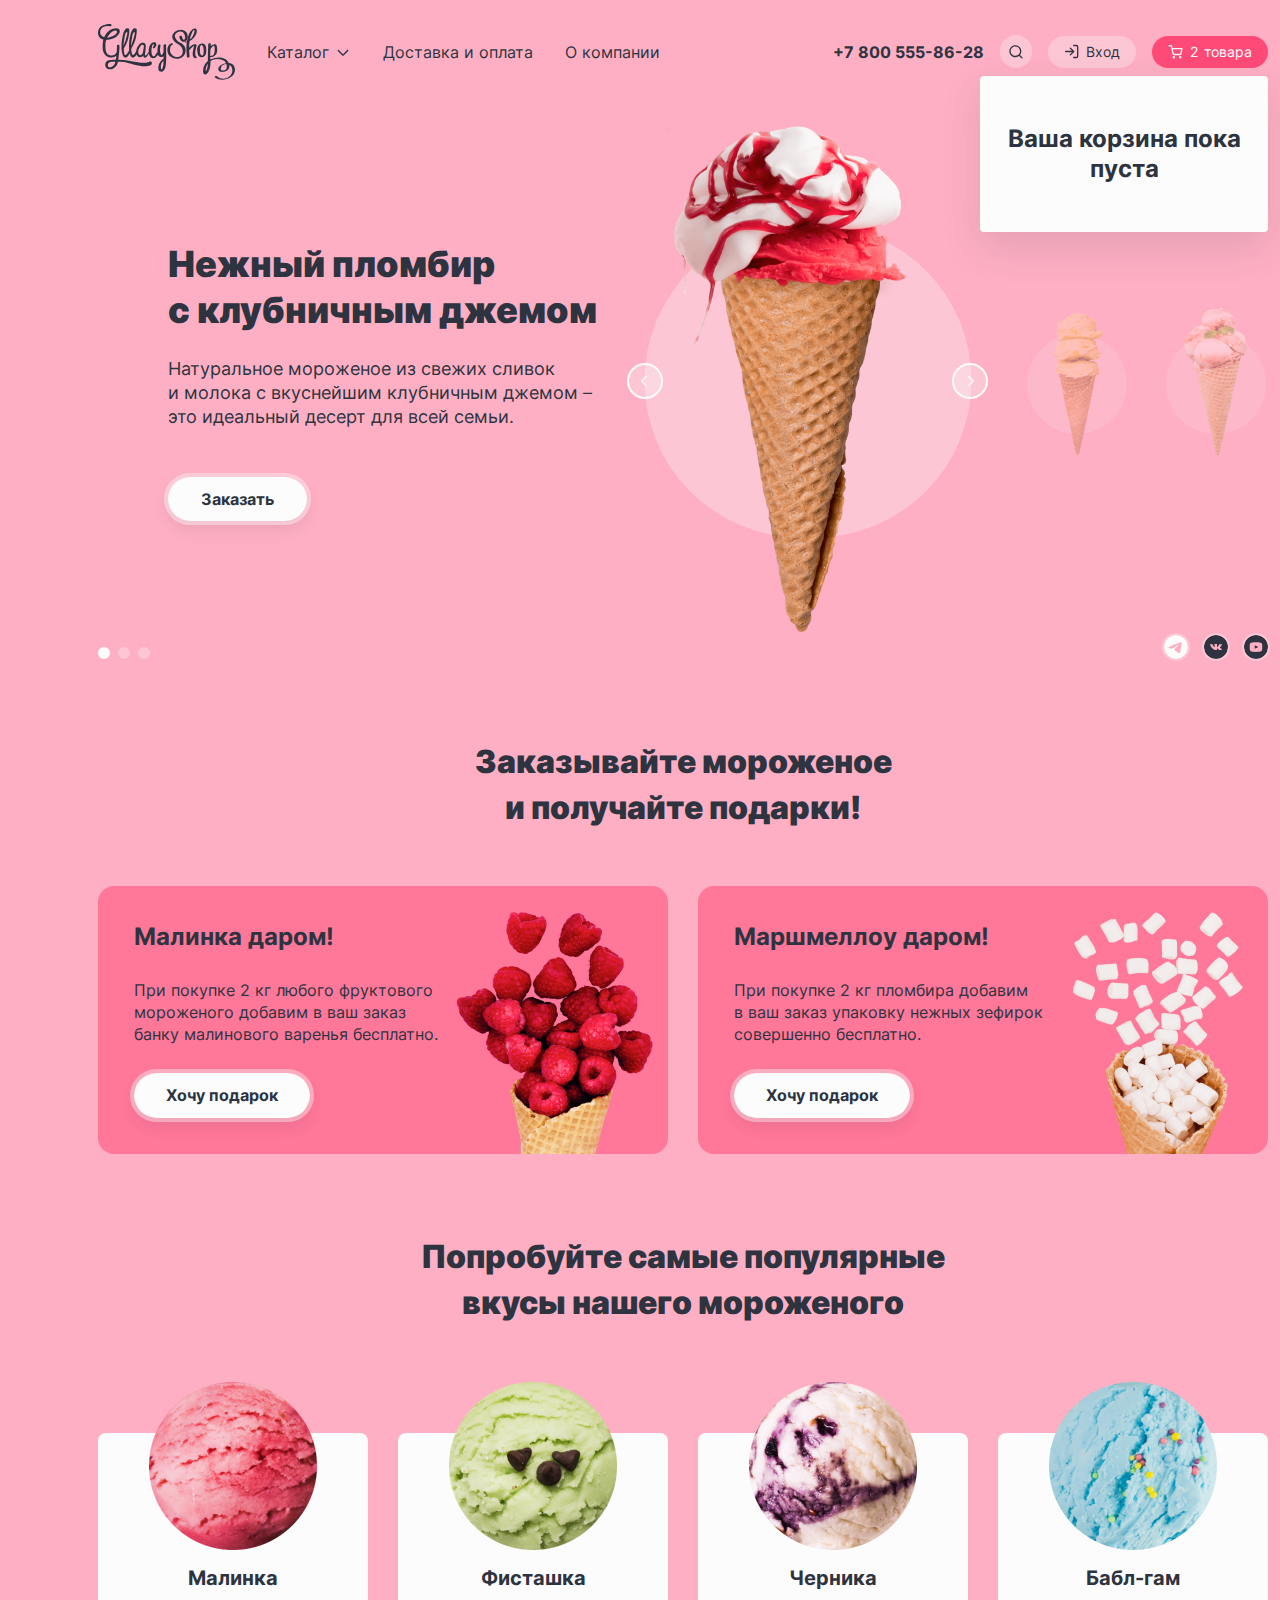
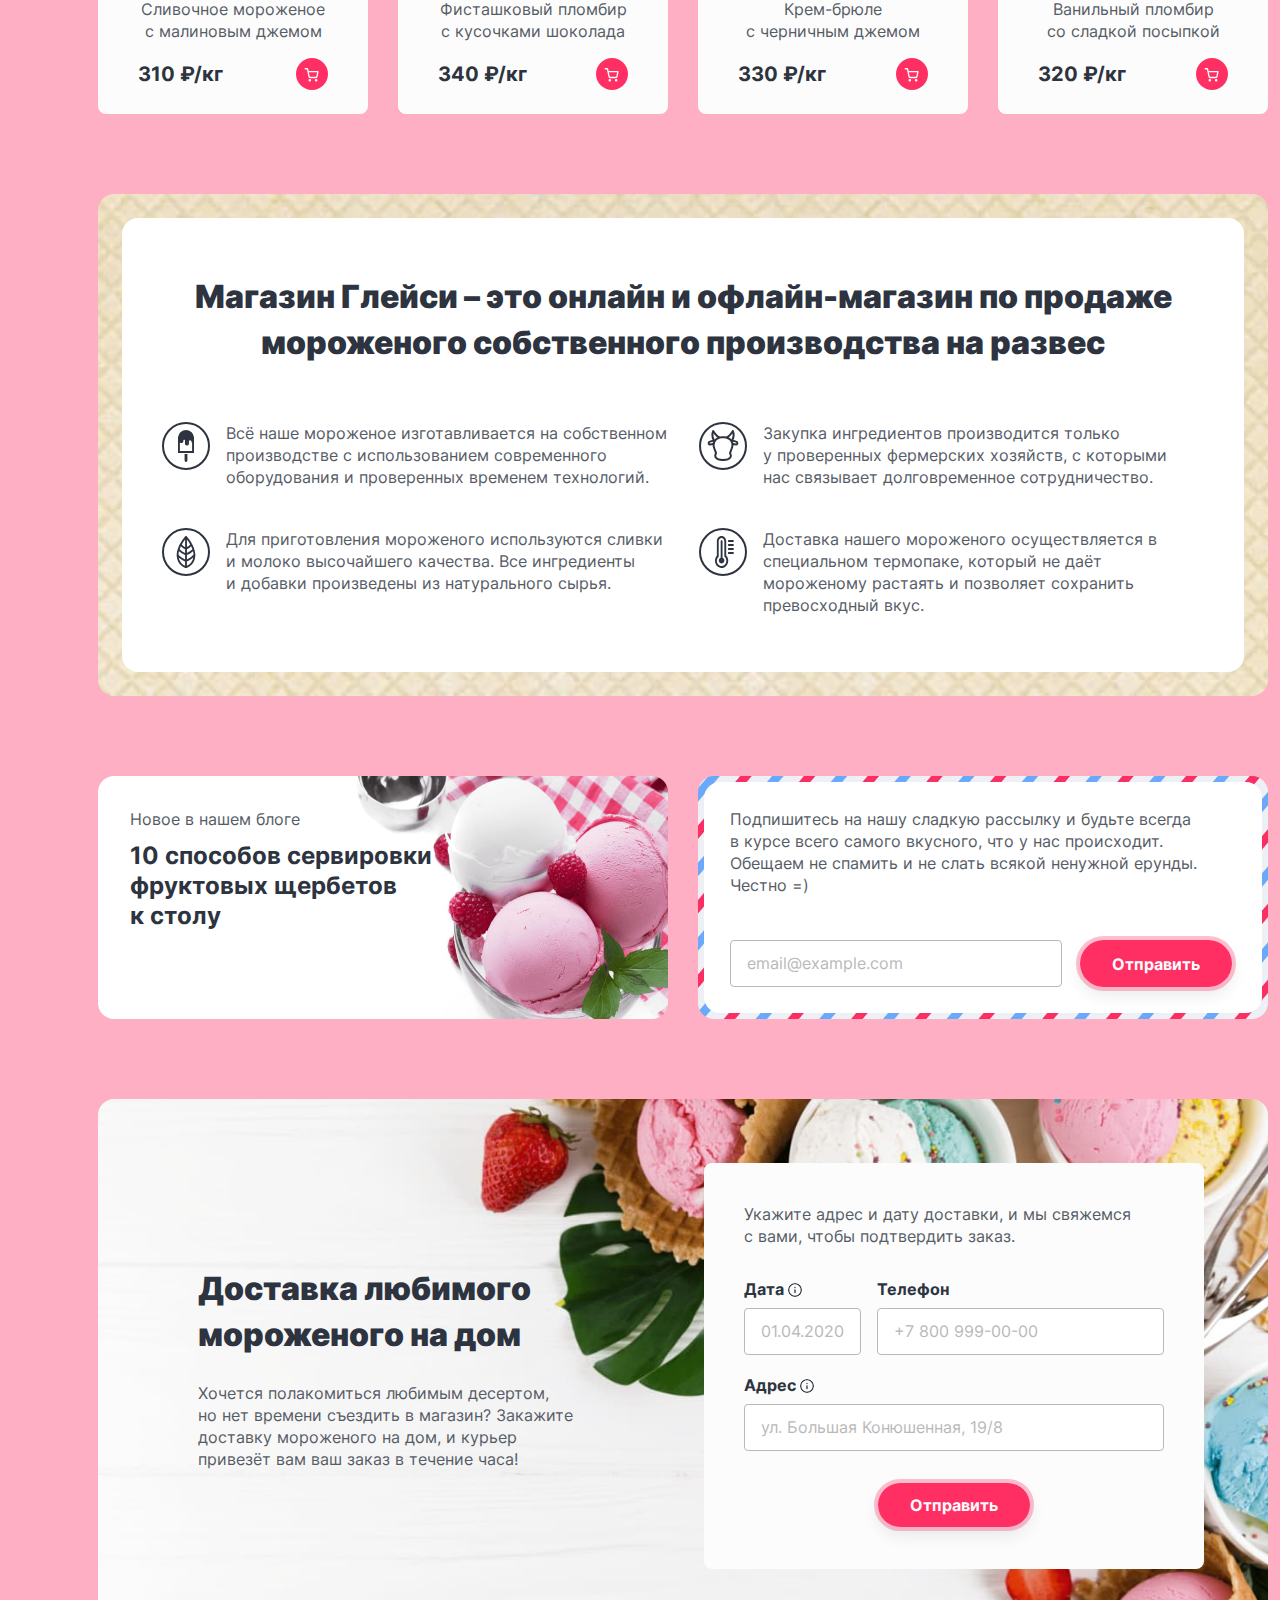
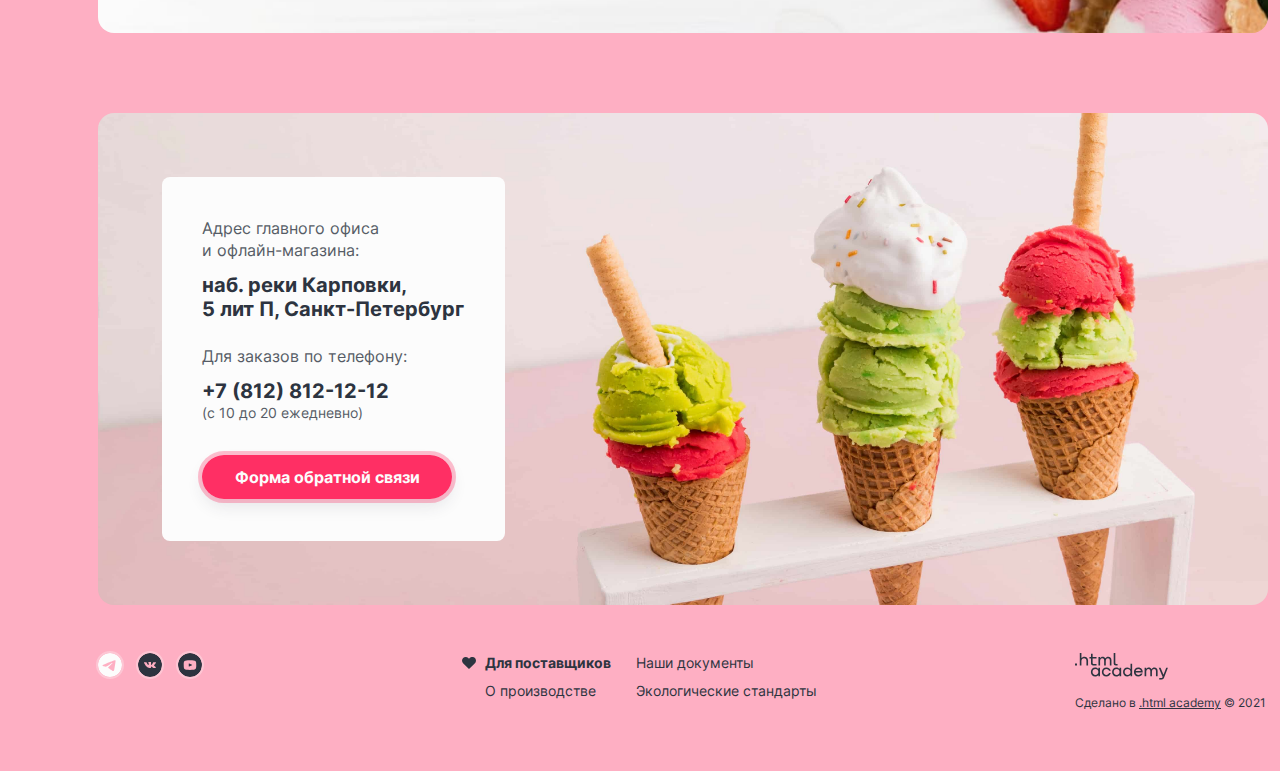
==== commit 229d458a: "feat: add empty basket" ====
--- a/index.html
+++ b/index.html
@@ -100,7 +100,8 @@
           </li>
           <li class="navigation-item">
             <!-- button-menu-basket_active добавить чтобы показать содержимое корзины -->
-            <a class="button link button-menu button-menu-basket" href="#">
+            <!-- button-menu-basket_empty добавить чтобы показать пустую корзину -->
+            <a class="button link button-menu button-menu-basket button-menu-basket_empty" href="#">
               <svg width="16" height="17" viewBox="0 0 16 17" fill="none" xmlns="http://www.w3.org/2000/svg">
                 <path fill-rule="evenodd" clip-rule="evenodd" d="M1.1667 2.108a.6667.6667 0 0 0 0 1.3333h1.7712l.4675 2.3354a.664.664 0 0 0 .0106.053l.9674 4.8334.0001.0006a1.8257 1.8257 0 0 0 1.8183 1.4691h5.6207a1.8256 1.8256 0 0 0 1.8185-1.4697l.001-.005.9271-4.8614a.6669.6669 0 0 0-.6549-.7916H4.6107l-.4726-2.3613a.6667.6667 0 0 0-.6537-.5359H1.1667Zm4.5243 8.2944-.8134-4.064h8.2308l-.7756 4.0669a.4926.4926 0 0 1-.4918.3943v-.0002H6.1962v-.0001l-.0128.0003a.4925.4925 0 0 1-.4922-.3963l-.0002-.0009Zm-1.1336 3.961c0-.688.5577-1.2457 1.2457-1.2457.688 0 1.2457.5577 1.2457 1.2457 0 .6879-.5577 1.2457-1.2457 1.2457-.688 0-1.2457-.5578-1.2457-1.2457Zm6.3733 0c0-.688.5577-1.2457 1.2457-1.2457.688 0 1.2457.5577 1.2457 1.2457 0 .6879-.5577 1.2457-1.2457 1.2457-.688 0-1.2457-.5578-1.2457-1.2457Z" fill="#2D3440"/>
               </svg>
@@ -131,6 +132,9 @@
               <a class="button button-secondary button-basket-wrapper" href="#">Оформить заказ</a>
               <p class="title title-s title-basket-total-price">Итого: <span>790</span> ₽</p>
             </div>
+            <div class="basket-wrapper_empty">
+              <p class="title title-l basket-wrapper_empty-text">Ваша корзина пока пуста</p>
+            </div>
           </li>
         </ul>
       </nav>
@@ -272,7 +276,7 @@
             <h3 class="title title-m products-card-title">Малинка</h3>
             <p class="products-description">Сливочное мороженое с малиновым джемом</p>
             <p class="title title-m product-price">310 ₽/кг</p>
-            <button class="button button-basket">
+            <button class="button button-basket" type="button">
               <svg width="16" height="17" viewBox="0 0 16 17" fill="none" xmlns="http://www.w3.org/2000/svg">
                 <path fill-rule="evenodd" clip-rule="evenodd" d="M1.1667 2.108a.6667.6667 0 0 0 0 1.3333h1.7712l.4675 2.3354a.664.664 0 0 0 .0106.053l.9674 4.8334.0001.0006a1.8257 1.8257 0 0 0 1.8183 1.4691h5.6207a1.8256 1.8256 0 0 0 1.8185-1.4697l.001-.005.9271-4.8614a.6669.6669 0 0 0-.6549-.7916H4.6107l-.4726-2.3613a.6667.6667 0 0 0-.6537-.5359H1.1667Zm4.5243 8.2944-.8134-4.064h8.2308l-.7756 4.0669a.4926.4926 0 0 1-.4918.3943v-.0002H6.1962v-.0001l-.0128.0003a.4925.4925 0 0 1-.4922-.3963l-.0002-.0009Zm-1.1336 3.961c0-.688.5577-1.2457 1.2457-1.2457.688 0 1.2457.5577 1.2457 1.2457 0 .6879-.5577 1.2457-1.2457 1.2457-.688 0-1.2457-.5578-1.2457-1.2457Zm6.3733 0c0-.688.5577-1.2457 1.2457-1.2457.688 0 1.2457.5577 1.2457 1.2457 0 .6879-.5577 1.2457-1.2457 1.2457-.688 0-1.2457-.5578-1.2457-1.2457Z" fill="#2D3440"/>
               </svg>
@@ -284,7 +288,7 @@
             <h3 class="title title-m products-card-title">Фисташка</h3>
             <p class="products-description">Фисташковый пломбир с кусочками шоколада</p>
             <p class="title title-m product-price">340 ₽/кг</p>
-            <button class="button button-basket">
+            <button class="button button-basket" type="button">
               <svg width="16" height="17" viewBox="0 0 16 17" fill="none" xmlns="http://www.w3.org/2000/svg">
                 <path fill-rule="evenodd" clip-rule="evenodd" d="M1.1667 2.108a.6667.6667 0 0 0 0 1.3333h1.7712l.4675 2.3354a.664.664 0 0 0 .0106.053l.9674 4.8334.0001.0006a1.8257 1.8257 0 0 0 1.8183 1.4691h5.6207a1.8256 1.8256 0 0 0 1.8185-1.4697l.001-.005.9271-4.8614a.6669.6669 0 0 0-.6549-.7916H4.6107l-.4726-2.3613a.6667.6667 0 0 0-.6537-.5359H1.1667Zm4.5243 8.2944-.8134-4.064h8.2308l-.7756 4.0669a.4926.4926 0 0 1-.4918.3943v-.0002H6.1962v-.0001l-.0128.0003a.4925.4925 0 0 1-.4922-.3963l-.0002-.0009Zm-1.1336 3.961c0-.688.5577-1.2457 1.2457-1.2457.688 0 1.2457.5577 1.2457 1.2457 0 .6879-.5577 1.2457-1.2457 1.2457-.688 0-1.2457-.5578-1.2457-1.2457Zm6.3733 0c0-.688.5577-1.2457 1.2457-1.2457.688 0 1.2457.5577 1.2457 1.2457 0 .6879-.5577 1.2457-1.2457 1.2457-.688 0-1.2457-.5578-1.2457-1.2457Z" fill="#2D3440"/>
               </svg>
@@ -296,7 +300,7 @@
             <h3 class="title title-m products-card-title">Черника</h3>
             <p class="products-description">Крем-брюле с&nbsp;черничным джемом</p>
             <p class="title title-m product-price">330 ₽/кг</p>
-            <button class="button button-basket">
+            <button class="button button-basket" type="button">
               <svg width="16" height="17" viewBox="0 0 16 17" fill="none" xmlns="http://www.w3.org/2000/svg">
                 <path fill-rule="evenodd" clip-rule="evenodd" d="M1.1667 2.108a.6667.6667 0 0 0 0 1.3333h1.7712l.4675 2.3354a.664.664 0 0 0 .0106.053l.9674 4.8334.0001.0006a1.8257 1.8257 0 0 0 1.8183 1.4691h5.6207a1.8256 1.8256 0 0 0 1.8185-1.4697l.001-.005.9271-4.8614a.6669.6669 0 0 0-.6549-.7916H4.6107l-.4726-2.3613a.6667.6667 0 0 0-.6537-.5359H1.1667Zm4.5243 8.2944-.8134-4.064h8.2308l-.7756 4.0669a.4926.4926 0 0 1-.4918.3943v-.0002H6.1962v-.0001l-.0128.0003a.4925.4925 0 0 1-.4922-.3963l-.0002-.0009Zm-1.1336 3.961c0-.688.5577-1.2457 1.2457-1.2457.688 0 1.2457.5577 1.2457 1.2457 0 .6879-.5577 1.2457-1.2457 1.2457-.688 0-1.2457-.5578-1.2457-1.2457Zm6.3733 0c0-.688.5577-1.2457 1.2457-1.2457.688 0 1.2457.5577 1.2457 1.2457 0 .6879-.5577 1.2457-1.2457 1.2457-.688 0-1.2457-.5578-1.2457-1.2457Z" fill="#2D3440"/>
               </svg>
@@ -308,7 +312,7 @@
             <h3 class="title title-m products-card-title">Бабл-гам</h3>
             <p class="products-description">Ванильный пломбир со&nbsp;сладкой посыпкой</p>
             <p class="title title-m product-price">320 ₽/кг</p>
-            <button class="button button-basket">
+            <button class="button button-basket" type="button">
               <svg width="16" height="17" viewBox="0 0 16 17" fill="none" xmlns="http://www.w3.org/2000/svg">
                 <path fill-rule="evenodd" clip-rule="evenodd" d="M1.1667 2.108a.6667.6667 0 0 0 0 1.3333h1.7712l.4675 2.3354a.664.664 0 0 0 .0106.053l.9674 4.8334.0001.0006a1.8257 1.8257 0 0 0 1.8183 1.4691h5.6207a1.8256 1.8256 0 0 0 1.8185-1.4697l.001-.005.9271-4.8614a.6669.6669 0 0 0-.6549-.7916H4.6107l-.4726-2.3613a.6667.6667 0 0 0-.6537-.5359H1.1667Zm4.5243 8.2944-.8134-4.064h8.2308l-.7756 4.0669a.4926.4926 0 0 1-.4918.3943v-.0002H6.1962v-.0001l-.0128.0003a.4925.4925 0 0 1-.4922-.3963l-.0002-.0009Zm-1.1336 3.961c0-.688.5577-1.2457 1.2457-1.2457.688 0 1.2457.5577 1.2457 1.2457 0 .6879-.5577 1.2457-1.2457 1.2457-.688 0-1.2457-.5578-1.2457-1.2457Zm6.3733 0c0-.688.5577-1.2457 1.2457-1.2457.688 0 1.2457.5577 1.2457 1.2457 0 .6879-.5577 1.2457-1.2457 1.2457-.688 0-1.2457-.5578-1.2457-1.2457Z" fill="#2D3440"/>
               </svg>
--- a/styles/styles.css
+++ b/styles/styles.css
@@ -38,7 +38,6 @@
   min-width: 1366px;
   min-height: 100%;
   margin: 0;
-
   font-family: "inter", sans-serif;
   font-style: normal;
   font-size: 16px;
@@ -81,25 +80,20 @@
   display: flex;
   justify-content: center;
   align-items: center;
-
   font-family: "inter", sans-serif;
   font-size: 16px;
   line-height: 20px;
   font-weight: 700;
   text-decoration: none;
   white-space: nowrap;
-
   border: none;
   border-radius: 26px;
-
   cursor: pointer;
 }
 
 .button-primary {
   padding: 12px 32px;
-
   color: #2d3440;
-
   background-color: #fcfcfc;
   outline: 4px solid rgba(252, 252, 252, 0.40);
   box-shadow: 0 8px 16px 0 rgba(45, 52, 64, 0.10);
@@ -108,7 +102,6 @@
 .button-primary:hover {
   background-color: rgba(252, 252, 252, 0.40);
   outline: 4px solid #fcfcfc;
-
   transition: 0.1s ease-in-out;
 }
 
@@ -135,9 +128,7 @@
 
 .button-secondary {
   padding: 12px 32px;
-
   color: #fcfcfc;
-
   background-color: #ff2f64;
   outline: 4px solid rgba(255, 47, 100, 0.30);
   box-shadow: 0 8px 16px 0 rgba(45, 52, 64, 0.10);
@@ -145,10 +136,8 @@
 
 .button-secondary:hover {
   color: #2d3440;
-
   background-color: rgba(252, 252, 252, 0.30);
   outline: 4px solid #ff2f64;
-
   transition: 0.1s ease-in-out;
 }
 
@@ -166,16 +155,13 @@
 
 .button-tertiary {
   padding: 8px 32px;
-
   font-size: 14px;
-
   background-color: rgba(252, 252, 252, 0.30);
   outline: 2px solid #fcfcfc;
 }
 
 .button-tertiary:hover {
   background-color: #fcfcfc;
-
   transition: 0.1s ease-in-out;
 }
 
@@ -202,7 +188,6 @@
 
 .input {
   padding: 16px 0 14px 16px;
-
   border: 1px solid #b9b9b9;
   border-radius: 4px;
 }
@@ -215,13 +200,11 @@
 
 .input:hover {
   outline: 1px solid #2d3440;
-
   transition: 0.1s ease-in-out;
 }
 
 .input:hover::placeholder {
   color: #2d3440;
-
   transition: 0.1s ease-in-out;
 }
 
@@ -235,10 +218,8 @@
 
 .input:invalid:not(:placeholder-shown):hover {
   outline: 1px solid #ea5454;
-
-  transition: 0.1s ease-in-out;
-}
-
+  transition: 0.1s ease-in-out;
+}
 
 /* description */
 
@@ -264,12 +245,11 @@
   text-decoration: none;
 }
 
-/* liss */
+/* list */
 
 .list {
   margin: 0;
   padding: 0;
-
   list-style-type: none;
 }
 
@@ -277,7 +257,6 @@
 
 .text {
   margin: 0;
-
   font-family: "inter", sans-serif;
   font-style: normal;
   font-size: 16px;
@@ -309,7 +288,6 @@
 .title {
   margin: 0;
   padding: 0;
-
   font-weight: 700;
   color: #2d3440;
 }
@@ -355,7 +333,6 @@
 .link-logo:focus-visible {
   outline: 2px solid #2d3440;
   outline-offset: 4px;
-
   border-radius: 30px;
 }
 
@@ -370,7 +347,6 @@
 .index-nav {
   display: flex;
   justify-content: space-between;
-
   line-height: 20px;
 }
 
@@ -396,14 +372,12 @@
   align-items: center;
   gap: 6px;
   padding: 8px 16px;
-
   line-height: 20px;
 }
 
 .navigation-link:hover {
   background-color: rgba(252, 252, 252, 0.50);
   border-radius: 30px;
-
   transition: 0.1s ease-in-out;
 }
 
@@ -441,19 +415,16 @@
   display: flex;
   gap: 6px;
   padding: 6px 16px;
-
   font-size: 14px;
   line-height: 20px;
   font-weight: 400;
   color: #2d3440;
-
   background-color: rgba(252, 252, 252, 0.30);
   border-radius: 30px;
 }
 
 .button-menu:hover {
   background-color: rgba(252, 252, 252, 0.50);
-
   transition: 0.1s ease-in-out;
 }
 
@@ -480,11 +451,9 @@
   top: 44px;
   left: 2px;
   z-index: 1;
-
   display: none;
   width: 135px;
   padding: 8px 0;
-
   background-color: #fcfcfc;
   border-radius: 4px;
   box-shadow: 0 8px 16px 0 rgba(45, 52, 64, 0.12);
@@ -492,14 +461,12 @@
 
 .navigation-link.navigation-link-products_active {
   color: #fcfcfc;
-
   background-color: #ff4a78;
   border-radius: 30px;
 }
 
 .navigation-link.navigation-link-products_active:hover {
   opacity: 0.6;
-
   transition: 0.1s ease-in-out;
 }
 
@@ -532,7 +499,6 @@
 
 .navigation-products-subitem:hover {
   background-color: #ffcbd8;
-
   transition: 0.1s ease-in-out;
 }
 
@@ -542,17 +508,14 @@
 
 .navigation-products-subitem_current {
   color: #fcfcfc;
-
   background-color: #ff4a78;
 }
 
 .navigation-products-subitem_active {
   position: relative;
-
   display: block;
   padding: 8px 16px;
   margin-bottom: 8px;
-
   font-weight: 700;
 }
 
@@ -562,10 +525,8 @@
   top: 37px;
   left: 50%;
   transform: translateX(-50%);
-
   width: 103px;
   height: 1px;
-
   background-color: #b9b9b9;
 }
 
@@ -574,10 +535,8 @@
   top: 41px;
   right: -1px;
   z-index: 2;
-
   display: none;
   padding: 24px 16px;
-
   background-color: #fcfcfc;
   border-radius: 4px;
   box-shadow: 0 8px 16px 0 rgba(45, 52, 64, 0.12);
@@ -585,7 +544,6 @@
 
 .input-form-search {
   position: relative;
-
   width: 324px;
 }
 
@@ -607,15 +565,12 @@
   right: 29px;
   transform: translateY(-50%);
   z-index: 3;
-
   width: 16px;
   height: 16px;
-
   background-color: transparent;
   background-image: url("../images/control/close.svg");
   background-position: center;
   background-repeat: no-repeat;
-
   opacity: 0.4;
 }
 
@@ -651,13 +606,10 @@
   top: 41px;
   right: -2px;
   z-index: 3;
-
   display: none;
   row-gap: 32px;
-
   width: 420px;
   padding: 48px 48px 52px;
-
   background-color: #fcfcfc;
   border-radius: 4px;
   box-shadow: 0 15px 40px 0 rgba(45, 52, 64, 0.12);
@@ -724,7 +676,6 @@
 
 .button-menu.button-entry_active {
   color: #fcfcfc;
-
   background-color: #ff4a78;
 }
 
@@ -746,6 +697,10 @@
 
 .button-entry_active + .entry-wrapper {
   display: grid;
+}
+
+.button-menu-basket_empty ~ .basket-wrapper_empty {
+  display: flex;
 }
 
 .basket-wrapper {
@@ -753,19 +708,35 @@
   top: 40px;
   right: 0;
   z-index: 3;
-
   display: none;
   grid-template-columns: 198px auto;
   grid-template-rows: repeat(3, auto);
   column-gap: 32px;
   row-gap: 32px;
-
   width: 441px;
   padding: 46px 48px 49px;
-
   background-color: #fcfcfc;
   border-radius: 4px;
   box-shadow: 0 15px 40px 0 rgba(45, 52, 64, 0.12);
+}
+
+.basket-wrapper_empty {
+  position: absolute;
+  top: 40px;
+  right: 0;
+  z-index: 3;
+  display: none;
+  justify-content: center;
+  align-items: center;
+  width: 288px;
+  padding: 48px 0;
+  background-color: #fcfcfc;
+  border-radius: 4px;
+  box-shadow: 0 15px 40px 0 rgba(45, 52, 64, 0.12);
+}
+
+.basket-wrapper_empty-text {
+  text-align: center;
 }
 
 .title-basket-wrapper {
@@ -819,7 +790,6 @@
   grid-row: 1/-1;
   width: 16px;
   height: 16px;
-
   background-color: transparent;
   background-image: url("../images/control/close.svg");
   background-position: center;
@@ -846,21 +816,24 @@
   display: grid;
 }
 
-.button-menu-basket.button-menu-basket_active {
+.button-menu-basket.button-menu-basket_active,
+.button-menu-basket.button-menu-basket_empty {
   color: #fcfcfc;
-
   background-color: #ff4a78;
 }
 
-.button-menu-basket_active path {
+.button-menu-basket_active path,
+.button-menu-basket_empty path {
   fill: #fcfcfc;
 }
 
-.button-menu-basket.button-menu-basket_active:hover {
+.button-menu-basket.button-menu-basket_active:hover,
+.button-menu-basket.button-menu-basket_empty:hover {
   opacity: 0.6;
 }
 
-.button-menu-basket.button-menu-basket_active:active {
+.button-menu-basket.button-menu-basket_active:active,
+.button-menu-basket.button-menu-basket_empty:active {
   opacity: 0.3;
 }
 
@@ -883,11 +856,9 @@
 
 .social-link {
   position: relative;
-
   display: block;
   width: 24px;
   height: 24px;
-
   border-radius: 24px;
 }
 
@@ -898,10 +869,8 @@
   left: 50%;
   transform: translate(-50%, -50%);
   z-index: -1;
-
   width: 20px;
   height: 20px;
-
   background-color: transparent;
   border-radius: 50%;
 }
@@ -958,10 +927,7 @@
 
 .footer-menu-item {
   position: relative;
-
   align-self: start;
-
-  /* margin: 0 0 0 24px; */
   margin: 0;
 }
 
@@ -985,7 +951,6 @@
 .footer-description-link:focus-visible {
   outline: 2px solid #2d3440;
   outline-offset: 4px;
-
   border-radius: 30px;
 }
 
@@ -1013,10 +978,8 @@
   top: 50%;
   left: -24px;
   transform: translateY(-50%);
-
   width: 16px;
   height: 16px;
-
   background-image: url("../images/icon/heart.svg");
   background-position: center;
   background-repeat: no-repeat;
@@ -1043,7 +1006,6 @@
 
 .slider {
   position: relative;
-
   grid-area: 1/-1;
   grid-column: 1/-1;
 }
@@ -1057,10 +1019,6 @@
   align-items: center;
   order: 2;
 }
-
-/* .slider-item:not(:last-child) {
-  margin-right: 41px;
-} */
 
 .slider-item:first-child {
   margin-right: auto;
@@ -1095,9 +1053,7 @@
 
 .slider-img-wrapper {
   position: relative;
-
   margin: 19px 0;
-
   opacity: 0.4;
 }
 
@@ -1108,7 +1064,6 @@
 .slider-img-wrapper-strawberry {
   position: relative;
   top: -3px;
-
   margin-left: 5px;
 }
 
@@ -1119,7 +1074,6 @@
 .slider-img {
   position: relative;
   z-index: 1;
-
   width: auto;
   height: 150px;
 }
@@ -1132,14 +1086,12 @@
 .slider-item_active .slider-img-wrapper-strawberry::before {
   width: 327px;
   height: 313px;
-
   border-radius: 312px;
 }
 
 .slider-item_active .slider-img-wrapper-banana::before {
   width: 312px;
   height: 312px;
-
   border-radius: 312px;
 }
 
@@ -1149,7 +1101,6 @@
   top: 50%;
   left: 50%;
   transform: translate(-50%, -50%);
-
   width: 100px;
   height: 100px;
   background-color: rgba(252, 252, 252, 0.3);
@@ -1161,13 +1112,11 @@
   top: 50%;
   transform: translateY(-50%);
   z-index: 2;
-
   display: none;
   justify-content: center;
   align-items: center;
   width: 36px;
   height: 36px;
-
   background-color: rgba(252, 252, 252, 0.30);
   border: 2px solid #fcfcfc;
   border-radius: 26px;
@@ -1183,13 +1132,11 @@
 
 .button-slider:hover {
   background-color: #fcfcfc;
-
   transition: 0.1s ease-in-out;
 }
 
 .button-slider:hover path {
   fill: #2d3440;
-
   transition: 0.1s ease-in-out;
 }
 
@@ -1246,7 +1193,6 @@
   position: absolute;
   bottom: 0;
   left: 0;
-
   display: flex;
   gap: 8px;
   flex-wrap: wrap;
@@ -1257,21 +1203,18 @@
   display: block;
   width: 12px;
   height: 12px;
-
   background-color: rgba(252, 252, 252, 0.3);
   border-radius: 12px;
 }
 
 .slider-pagination-link_active {
   background-color: #fcfcfc;
-
   transition: 0.3s ease-in-out;
 }
 
 .slider-pagination-link:hover {
   outline: 1px solid #fcfcfc;
   border-radius: 100px;
-
   transition: 0.1s ease-in-out;
 }
 
@@ -1290,7 +1233,6 @@
   position: absolute;
   right: 0;
   bottom: 0;
-
   margin: 0;
 }
 
@@ -1304,7 +1246,6 @@
 
 .slider-item_active + .slider-item-caramel {
   order: 1;
-
   margin-left: 10px;
   margin-right: 41px;
 }
@@ -1330,14 +1271,12 @@
   column-gap: 30px;
   row-gap: 55px;
   grid-column: 1/-1;
-
 }
 
 .title-gift {
   grid-column: 1/-1;
   width: 435px;
   margin: 0 auto;
-
   text-align: center;
 }
 
@@ -1345,14 +1284,12 @@
   display: grid;
   grid-template-columns: repeat(2, 570px);
   column-gap: 30px;
-
   grid-column: 1/-1;
 }
 
 .gift-item {
   display: grid;
   grid-template-columns: auto auto 219px;
-
   background-color: #ff7799;
   border-radius: 16px;
 }
@@ -1364,7 +1301,6 @@
 .gift-wrapper {
   display: flex;
   align-items: center;
-
   background-color: #ff7799;
   border-radius: 16px;
 }
@@ -1408,7 +1344,6 @@
   grid-column: 1/-1;
   width: 530px;
   margin: 0 auto 91px;
-
   text-align: center;
 }
 
@@ -1421,13 +1356,11 @@
 
 .products-item {
   position: relative;
-
   display: grid;
   grid-template-columns: 150px 32px;
   column-gap: 8px;
   width: 270px;
   padding: 0 40px 24px;
-
   background-color: #fcfcfc;
   border-radius: 8px;
 }
@@ -1442,14 +1375,12 @@
 .products-card-title {
   grid-column: 1/-1;
   margin: 133px 0 8px;
-
   text-align: center;
 }
 
 .products-description {
   grid-column: 1/-1;
   margin: 0 0 16px;
-
   text-align: center;
 }
 
@@ -1471,13 +1402,11 @@
 .button-basket:hover {
   background-color: rgba(252, 252, 252, 0.30);
   border: 2px solid #ff2f64;
-
   transition: 0.1s ease-in-out;
 }
 
 .button-basket:hover path {
   fill: #2d3440;
-
   transition: 0.1s ease-in-out;
 }
 
@@ -1506,7 +1435,6 @@
 .advantages {
   grid-column: 1/-1;
   padding: 24px;
-
   background-image: url("../images/background/waffle.jpg");
   background-position: center;
   background-repeat: no-repeat;
@@ -1516,14 +1444,12 @@
 
 .advantages-wrapper {
   padding: 56px 40px;
-
   background-color: #ffffff;
   border-radius: 16px;
 }
 
 .title-advantages {
   margin-bottom: 56px;
-
   text-align: center;
 }
 
@@ -1536,7 +1462,6 @@
 
 .advantages-item {
   position: relative;
-
   margin-left: 64px;
 }
 
@@ -1545,10 +1470,8 @@
   position: absolute;
   top: 0;
   left: -64px;
-
   width: 48px;
   height: 48px;
-
   background-repeat: no-repeat;
   border: 2px solid #2d3440;
   border-radius: 50%;
@@ -1584,7 +1507,6 @@
   grid-column: 1/2;
   padding: 32.6px 0 67.2px 32px;
   min-height: 224px;
-
   background-image: url("../images/background/serving.jpg");
   background-position: 0 -109px;
   background-repeat: no-repeat;
@@ -1604,7 +1526,6 @@
 .link-news:focus-visible {
   outline: 2px solid #2d3440;
   outline-offset: 4px;
-
   border-radius: 10px;
 }
 
@@ -1621,7 +1542,6 @@
 .subscribe {
   grid-column: 2/-1;
   padding: 6px;
-
   background-image: url("../images/background/mail.jpg");
   background-position: center;
   background-repeat: no-repeat;
@@ -1632,7 +1552,6 @@
 .subscribe-wrappper {
   height: 100%;
   padding: 26px;
-
   background-color: #ffffff;
   border-radius: 16px;
 }
@@ -1665,10 +1584,8 @@
   grid-template-rows: min-content;
   column-gap: 106px;
   row-gap: 24px;
-
   padding: 64px 64px 64px 100px;
   grid-column: 1/-1;
-
   background-image: url("../images/background/delivery.jpg");
   background-repeat: no-repeat;
   background-position: 0;
@@ -1694,7 +1611,6 @@
   grid-column: 2/3;
   grid-row: 1/3;
   padding: 40px 40px 42px;
-
   background-color: #fcfcfc;
   border-radius: 8px;
 }
@@ -1721,7 +1637,6 @@
 
 .form-title {
   position: relative;
-
   display: flex;
   align-items: center;
   margin-bottom: 9px;
@@ -1742,14 +1657,11 @@
   top: -11px;
   left: 27px;
   z-index: 2;
-
   display: none;
   padding: 10px 8px;
-
   font-weight: 400;
   color: #565c66;
   text-align: left;
-
   background-color: #ffffff;
   border: 1px solid #b9b9b9;
   border-radius: 2px;
@@ -1758,14 +1670,11 @@
 
 .tooltip::before {
   content: "";
-
   position: absolute;
   left: -7.5px;
   transform: rotate(45deg);
-
   width: 14px;
   height: 14px;
-
   background-color: #ffffff;
   border: 1px solid #b9b9b9;
   border-top: none;
@@ -1774,11 +1683,9 @@
 
 .button-tooltip {
   position: relative;
-
   width: 14px;
   height: 14px;
   margin: 0 0 8px 4px;
-
   background-color: transparent;
   background-image: url("../images/control/info.svg");
   background-position: center;
@@ -1787,7 +1694,6 @@
 
 .button-tooltip:hover .tooltip {
   display: block;
-
   transition: 0.1s ease-in-out;
 }
 
@@ -1803,7 +1709,6 @@
 
 .about-us {
   grid-column: 1/-1;
-
   background-image: url("../images/background/contacts.jpg");
   background-position: center;
   background-repeat: no-repeat;
@@ -1815,9 +1720,7 @@
   width: 343px;
   padding: 40px 40px 42px;
   margin: 64px auto 64px 64px;
-
   font-style: normal;
-
   background-color: #fcfcfc;
   border-radius: 8px;
 }
@@ -1837,7 +1740,6 @@
 .about-us-phone:focus-visible {
   outline: 2px solid #2d3440;
   outline-offset: 4px;
-
   border-radius: 30px;
 }
 
@@ -1900,10 +1802,8 @@
   top: 50%;
   right: -20px;
   transform: translateY(-50%);
-
   width: 12px;
   height: 12px;
-
   background-image: url("../images/control/chevrons-right.svg");
   background-position: center;
   background-repeat: no-repeat;
@@ -1925,7 +1825,6 @@
 .filters-fieldset {
   margin: 0;
   padding: 0;
-
   border: none;
 }
 
@@ -1936,17 +1835,13 @@
 
 .filters-select {
   position: relative;
-
   width: 196px;
   padding: 8px 17px;
-
   letter-spacing: 0.5px;
-
   background-image: url("../images/control/arrow-down.svg");
   background-repeat: no-repeat;
   background-position: right 13px center;
   border: none;
-
   appearance: none;
   cursor: pointer;
 }
@@ -1973,28 +1868,22 @@
 
 .range-scale {
   position: relative;
-
   height: 2px;
   width: 164px;
-
   background-color: rgba(86, 92, 102, 0.3);
 }
 
 .range-bar {
   position: absolute;
-
   height: 2px;
-
   background-color: #565c66;
 }
 
 .button-range {
   position: absolute;
   top: -7px;
-
   width: 16px;
   height: 16px;
-
   background-color: #2d3440;
   border-radius: 50%;
 }
@@ -2004,26 +1893,22 @@
   position: absolute;
   width: 2px;
   height: 2px;
-
   background-color: #fcfcfc;
   border-radius: 50%;
 }
 
 .button-range:hover {
   background-color: #fcfcfc;
-
   transition: 0.1s ease-in-out;
 }
 
 .button-range:hover::before {
   background-color: #2d3440;
-
   transition: 0.1s ease-in-out;
 }
 
 .button-range:focus-visible {
   background-color: #fcfcfc;
-
   outline: 2px solid #2d3440;
 }
 
@@ -2054,10 +1939,8 @@
 .radio-label,
 .checkbox-label {
   position: relative;
-
   display: block;
   padding-left: 24px;
-
   cursor: pointer;
 }
 
@@ -2066,10 +1949,8 @@
   top: 50%;
   left: 0;
   transform: translateY(-50%);
-
   width: 16px;
   height: 16px;
-
   border: 1px solid #2d3440;
   border-radius: 50%;
 }
@@ -2080,23 +1961,19 @@
   top: 50%;
   left: 50%;
   transform: translate(-50%, -50%);
-
   width: 6px;
   height: 6px;
-
   background-color: #2d3440;
   border-radius: 50%;
 }
 
 .radio-label:hover .radio-input {
   border: 1px solid #fcfcfc;
-
   transition: 0.1s ease-in-out;
 }
 
 .radio-input-hidden[type="radio"]:checked:hover + .radio-input::before {
   background-color: #fcfcfc;
-
   transition: 0.1s ease-in-out;
 }
 
@@ -2115,10 +1992,8 @@
   top: 50%;
   left: 0;
   transform: translateY(-50%);
-
   width: 16px;
   height: 16px;
-
   background-image: url("../images/control/checkbox.svg");
   background-position: center;
   background-repeat: no-repeat;
@@ -2134,13 +2009,11 @@
 
 .checkbox-label:hover .checkbox-input {
   background-image: url("../images/control/checkbox_hover.svg");
-
   transition: 0.1s ease-in-out;
 }
 
 .checkbox-input-hidden[type="checkbox"]:checked:hover + .checkbox-input {
   background-image: url("../images/control/check-on_hover.svg");
-
   transition: 0.1s ease-in-out;
 }
 
@@ -2203,21 +2076,17 @@
   align-items: center;
   width: 24px;
   height: 24px;
-
   font-family: "Inter", sans-serif;
   font-size: 16px;
   line-height: 20px;
-
   background-color: transparent;
   border: none;
   border-radius: 50%;
-
   cursor: pointer;
 }
 
 .pagination-link:hover {
   background-color: rgba(252, 252, 252, 0.50);
-
   transition: 0.1s ease-in-out;
 }
 
@@ -2237,15 +2106,12 @@
 
 .pagination-link-control {
   position: relative;
-
   display: block;
   width: 16px;
   height: 16px;
-
   background-color: transparent;
   border-radius: 50%;
   border: none;
-
   cursor: pointer;
 }
 
@@ -2265,7 +2131,6 @@
 
 .pagination-link-control:disabled {
   opacity: 0.3;
-
   cursor: default;
 }
 
@@ -2298,12 +2163,10 @@
 
 .modal-content {
   position: relative;
-
   display: grid;
   grid-template-rows: repeat(2, auto);
   row-gap: 32px;
   padding: 64px 64px 66px;
-
   background-color: #fcfcfc;
   border-radius: 8px;
   box-shadow: 0 15px 40px 0 rgba(45, 52, 64, 0.12);
@@ -2313,10 +2176,8 @@
   position: absolute;
   top: 32px;
   right: 32px;
-
   width: 16px;
   height: 16px;
-
   background-color: transparent;
   background-image: url("../images/control/close.svg");
   background-position: center;
@@ -2348,7 +2209,6 @@
   font-size: 16px;
   line-height: 20px;
   color: #2d3440;
-
   min-height: 149px;
   resize: none;
 }
@@ -2371,6 +2231,7 @@
   width: 16px;
   height: 16px;
 }
+
 .loader {
   margin: 0;
   margin-left: 2px;
@@ -2393,7 +2254,6 @@
 }
 .button-secondary .loader {
   margin-left: 8px;
-
   border-top: 2px solid rgba(252, 252, 252, 0.25);
   border-right: 2px solid rgba(252, 252, 252, 0.25);
   border-bottom: 2px solid rgba(252, 252, 252, 0.25);
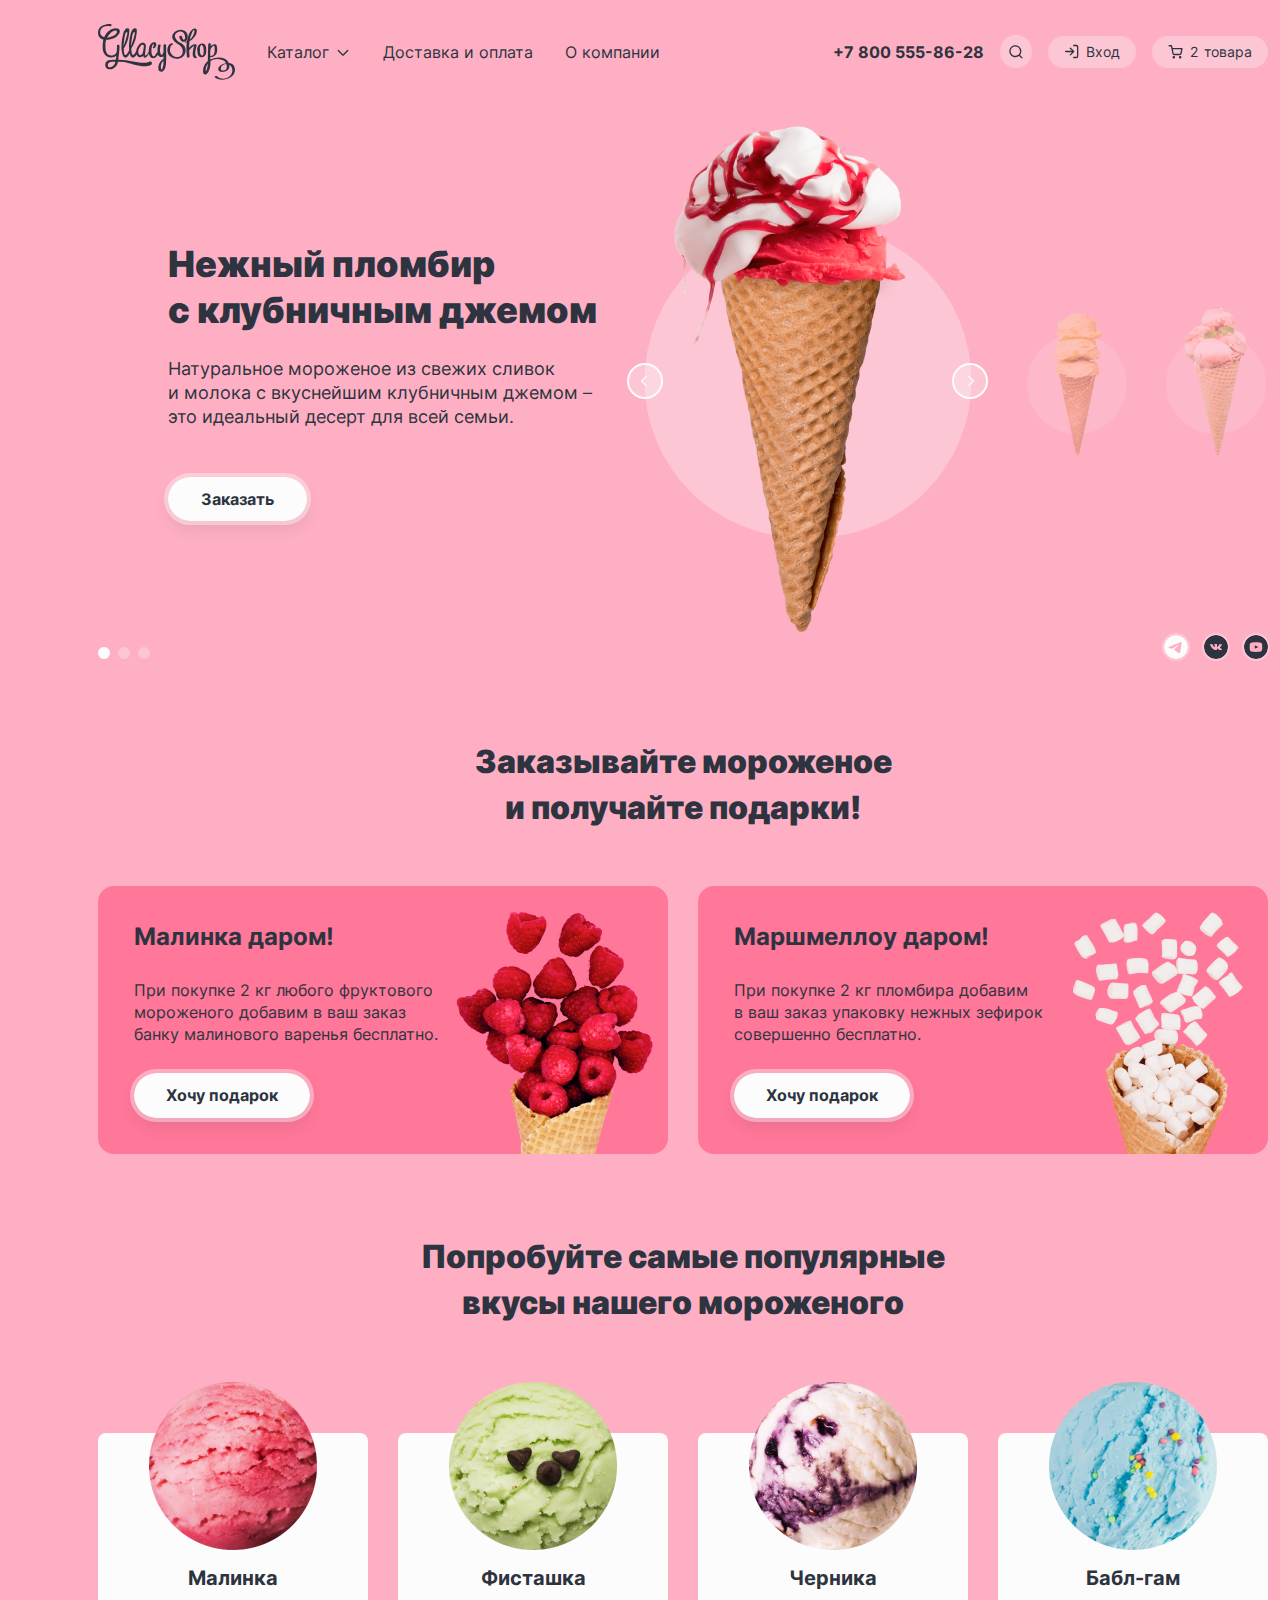
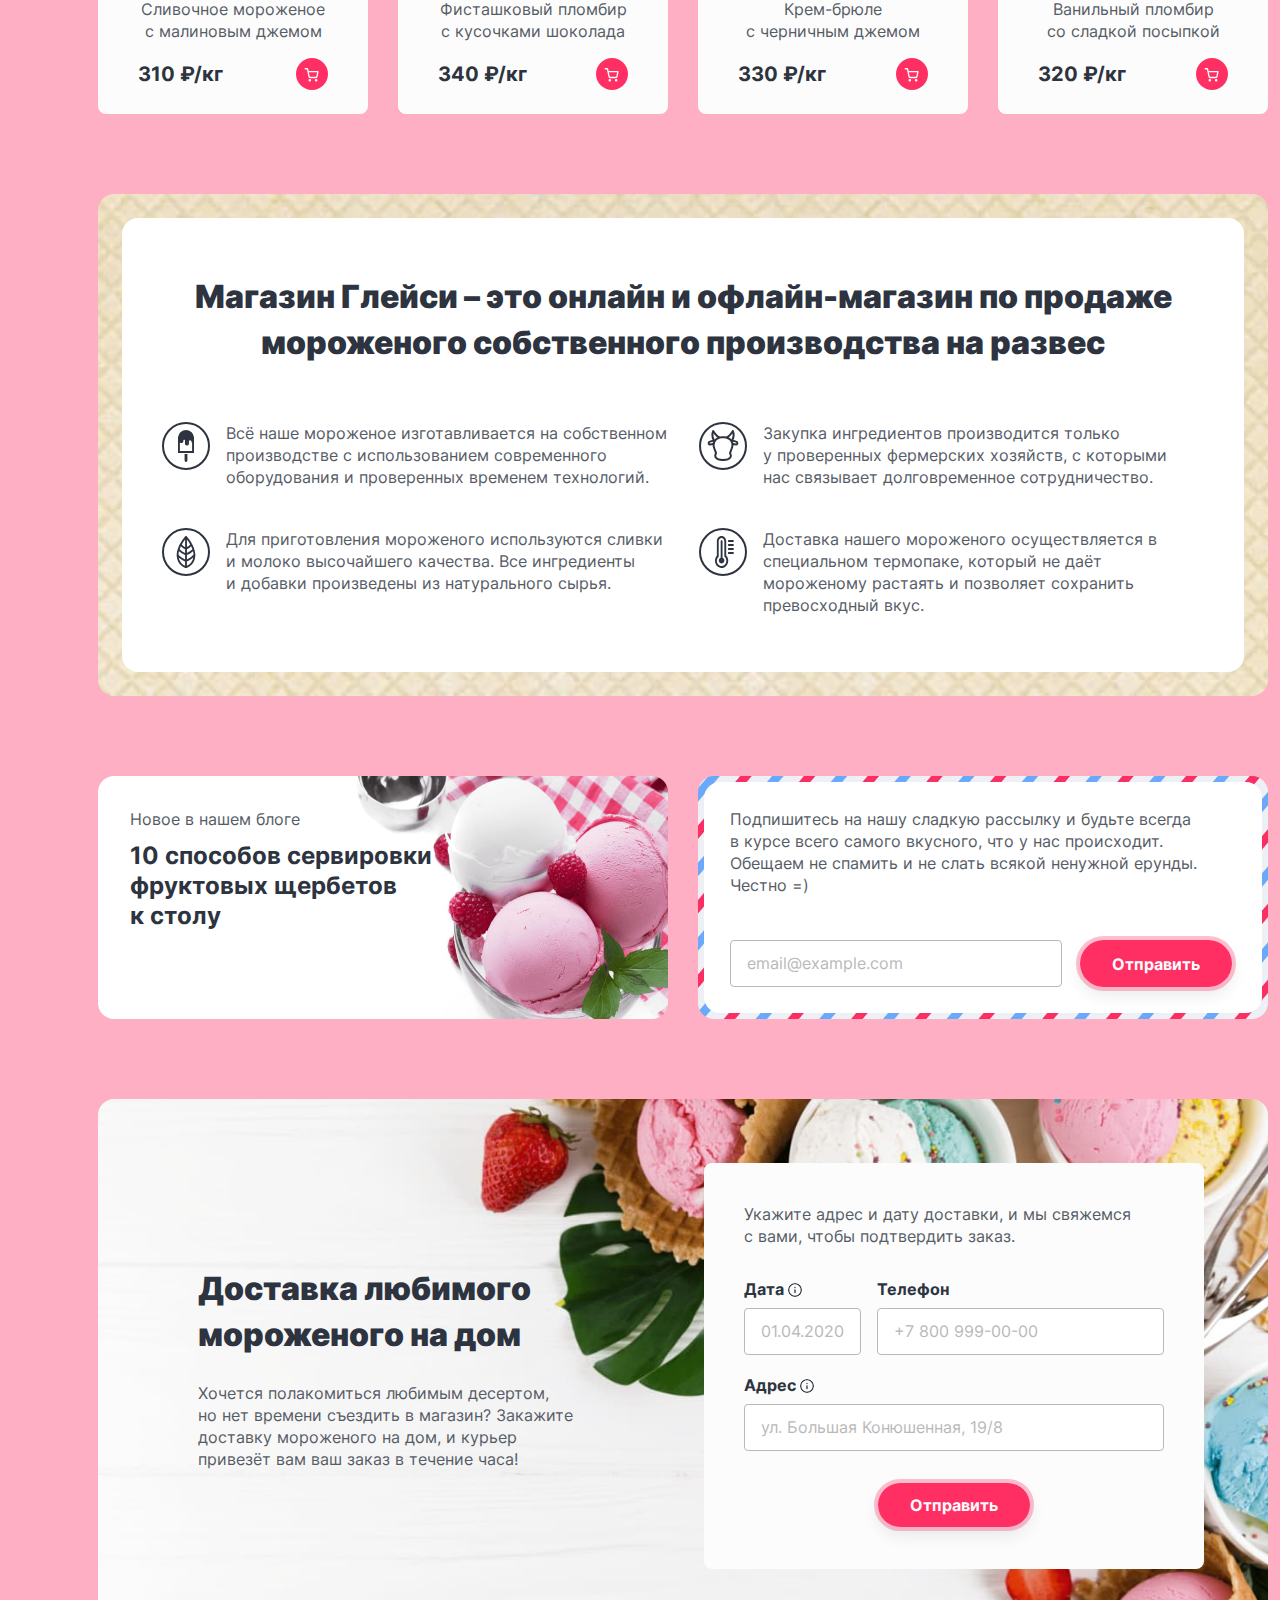
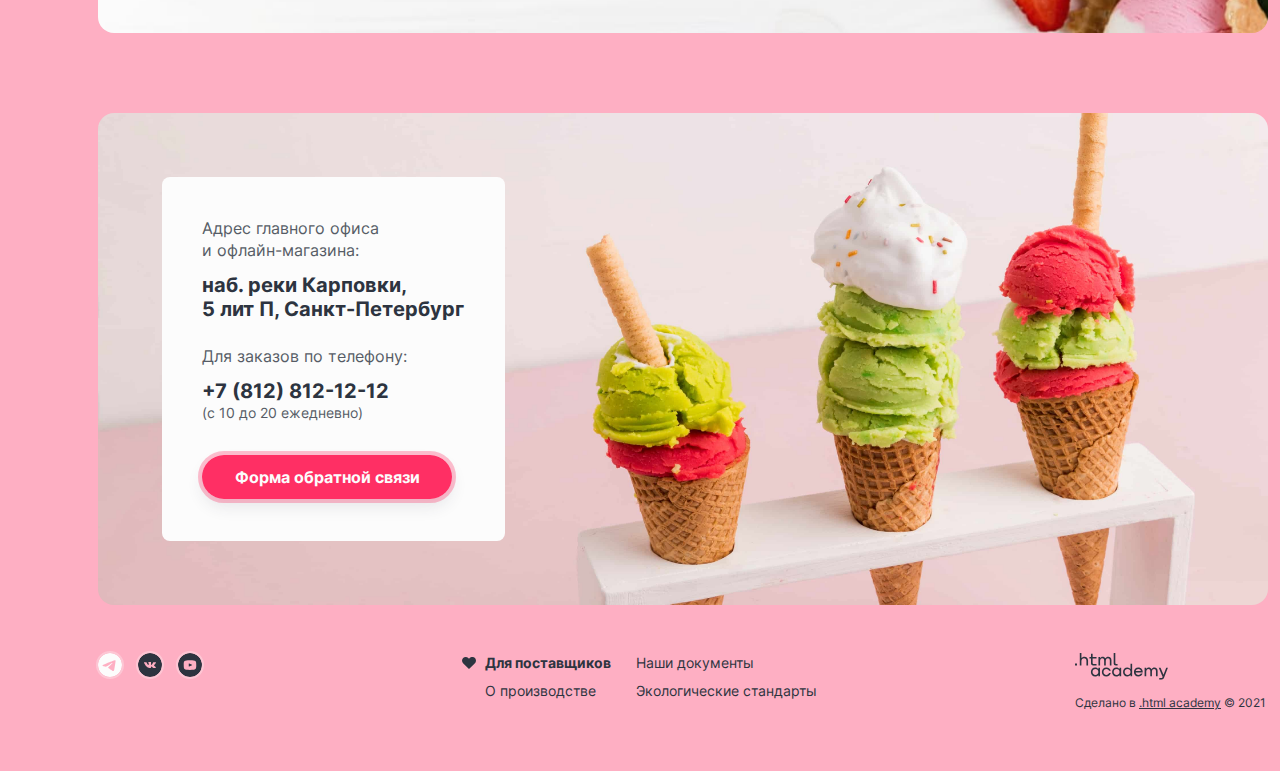
==== commit ff3e8cba: "feat: add basket empty" ====
--- a/index.html
+++ b/index.html
@@ -101,7 +101,7 @@
           <li class="navigation-item">
             <!-- button-menu-basket_active добавить чтобы показать содержимое корзины -->
             <!-- button-menu-basket_empty добавить чтобы показать пустую корзину -->
-            <a class="button link button-menu button-menu-basket button-menu-basket_empty" href="#">
+            <a class="button link button-menu button-menu-basket" href="#">
               <svg width="16" height="17" viewBox="0 0 16 17" fill="none" xmlns="http://www.w3.org/2000/svg">
                 <path fill-rule="evenodd" clip-rule="evenodd" d="M1.1667 2.108a.6667.6667 0 0 0 0 1.3333h1.7712l.4675 2.3354a.664.664 0 0 0 .0106.053l.9674 4.8334.0001.0006a1.8257 1.8257 0 0 0 1.8183 1.4691h5.6207a1.8256 1.8256 0 0 0 1.8185-1.4697l.001-.005.9271-4.8614a.6669.6669 0 0 0-.6549-.7916H4.6107l-.4726-2.3613a.6667.6667 0 0 0-.6537-.5359H1.1667Zm4.5243 8.2944-.8134-4.064h8.2308l-.7756 4.0669a.4926.4926 0 0 1-.4918.3943v-.0002H6.1962v-.0001l-.0128.0003a.4925.4925 0 0 1-.4922-.3963l-.0002-.0009Zm-1.1336 3.961c0-.688.5577-1.2457 1.2457-1.2457.688 0 1.2457.5577 1.2457 1.2457 0 .6879-.5577 1.2457-1.2457 1.2457-.688 0-1.2457-.5578-1.2457-1.2457Zm6.3733 0c0-.688.5577-1.2457 1.2457-1.2457.688 0 1.2457.5577 1.2457 1.2457 0 .6879-.5577 1.2457-1.2457 1.2457-.688 0-1.2457-.5578-1.2457-1.2457Z" fill="#2D3440"/>
               </svg>
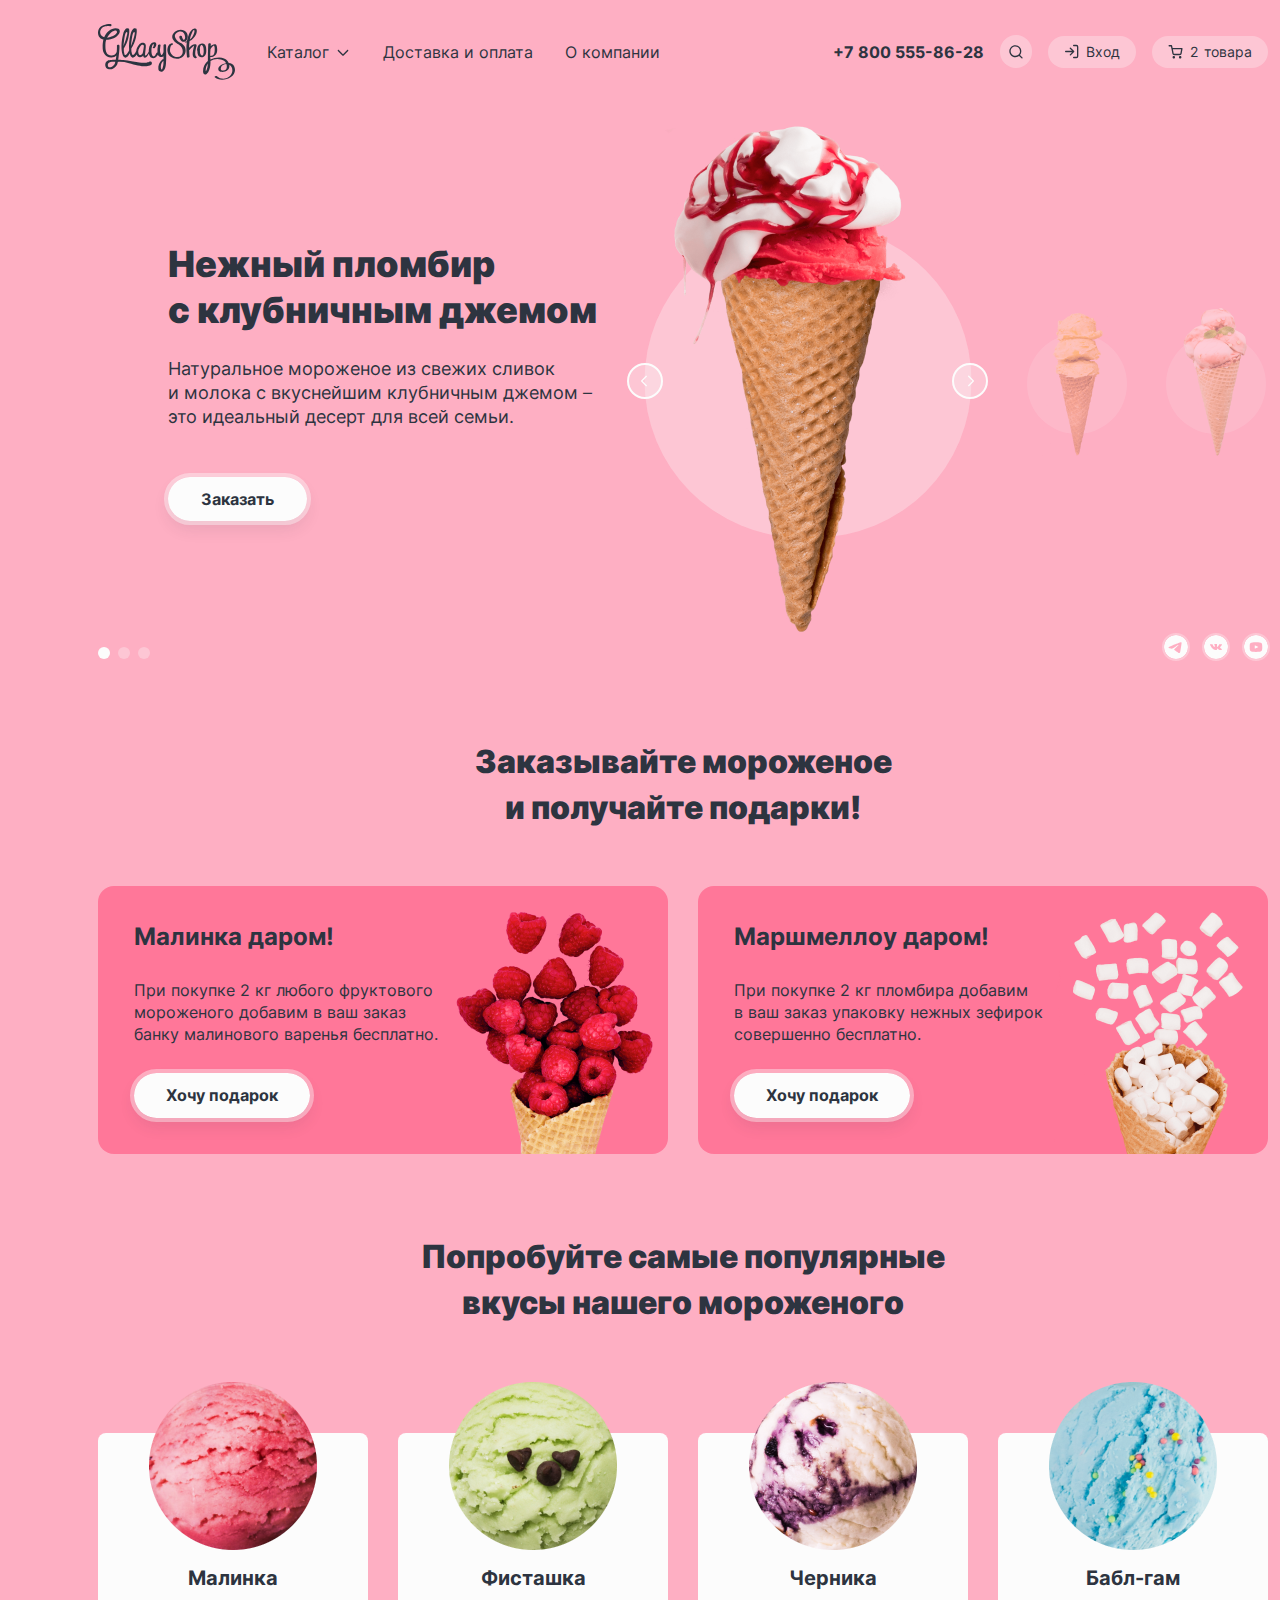
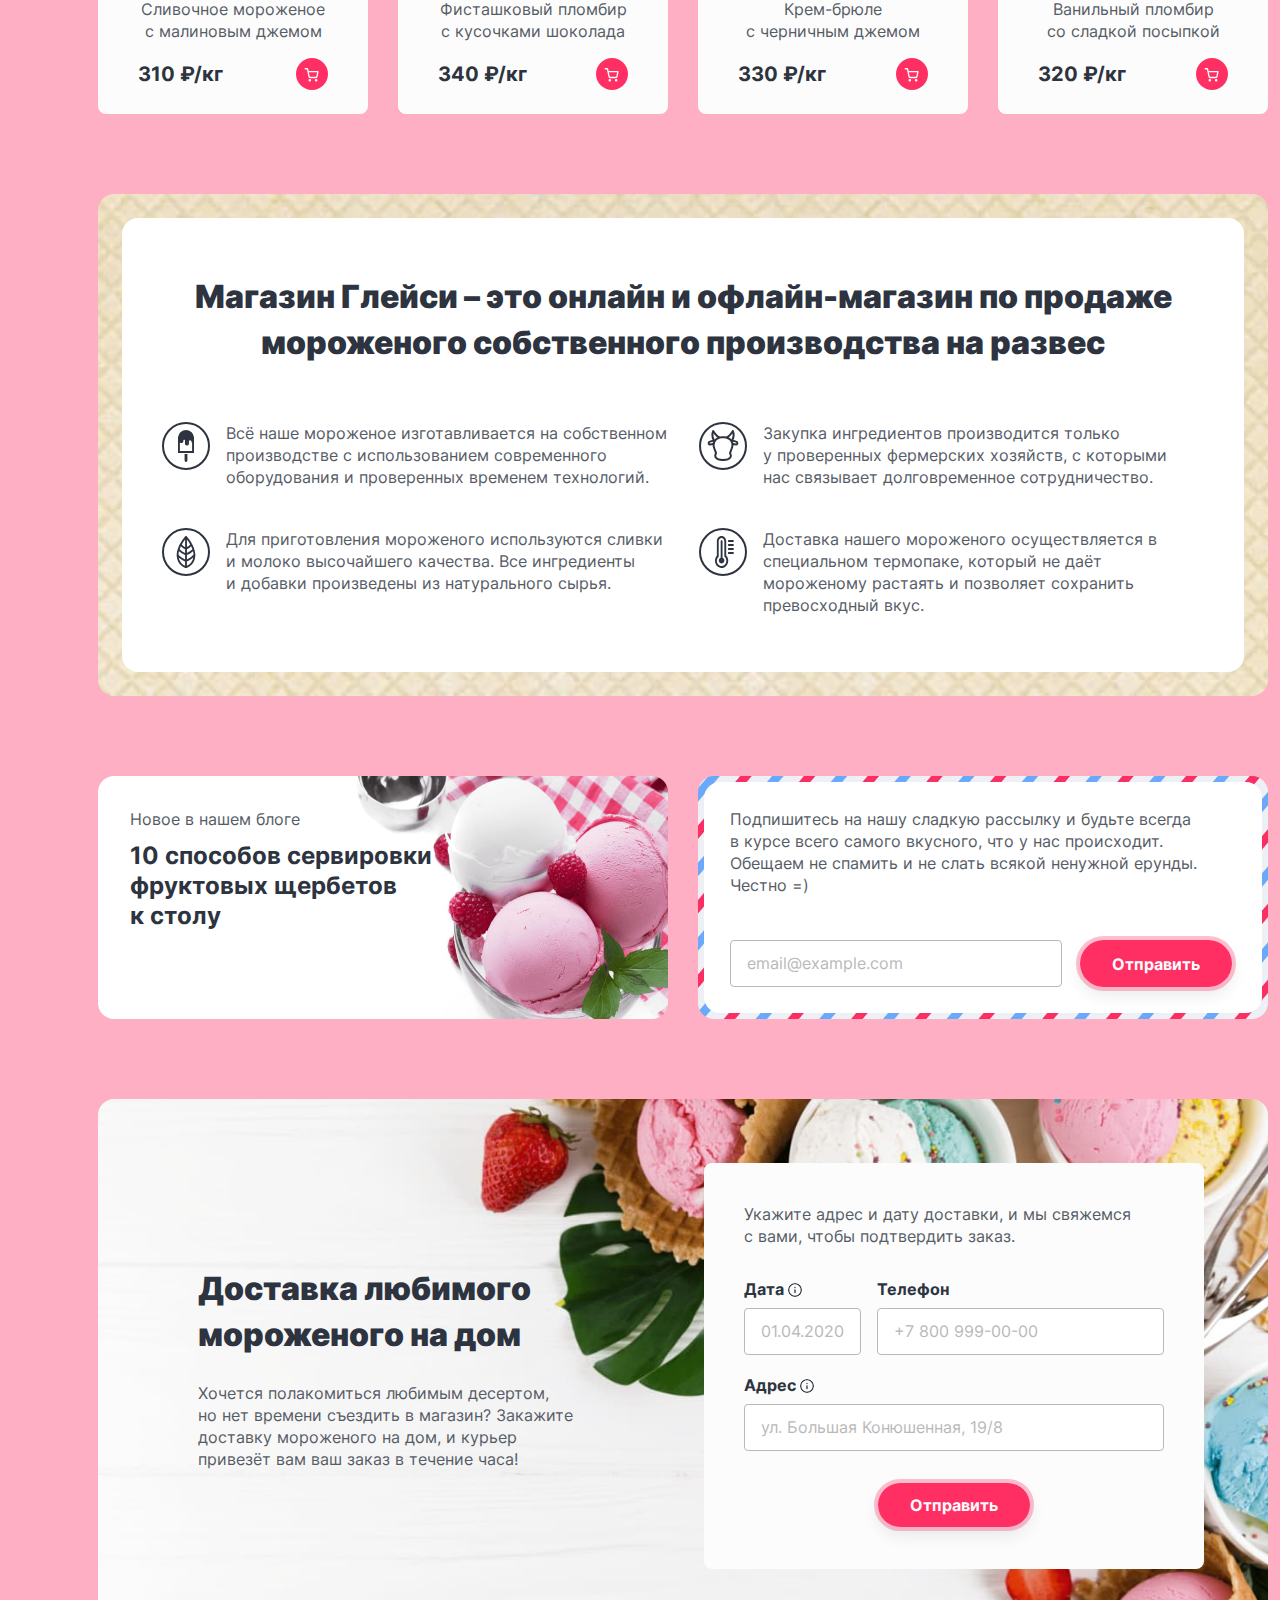
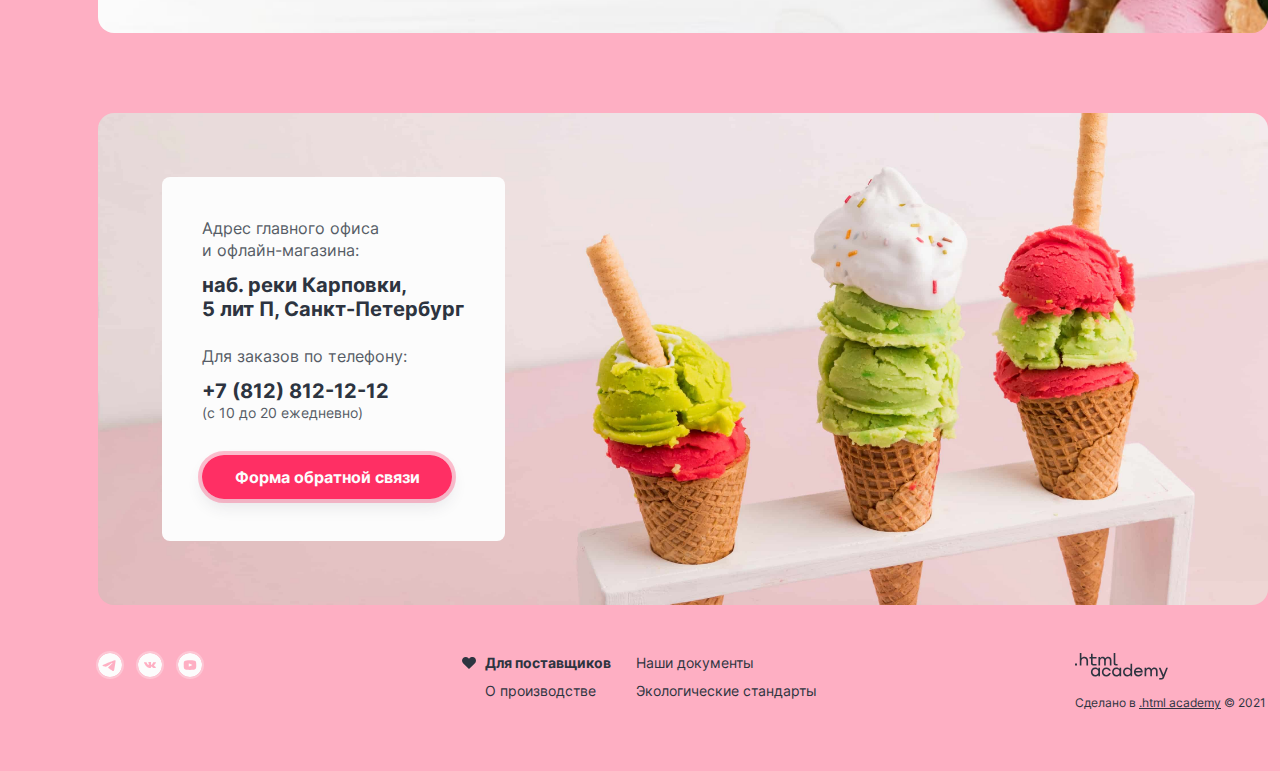
==== commit 34e9e4e7: "Merge pull request #1 from medvedstwo/master" ====
--- a/index.html
+++ b/index.html
@@ -5,6 +5,8 @@
     <meta name="viewport" content="width=device-width, initial-scale=1.0">
     <title>HTML Academy: Глейси</title>
     <link rel="stylesheet" href="styles/styles.css">
+    <link rel="icon" href="favicon.ico">
+    <link rel="icon" type="image/png" href="images/favicon.png">
   </head>
   <!-- класс body-strawberry, body-banana, body-caramel для background-color -->
   <!-- <span class="loader"></span> Для лоадера в кнопках -->
--- a/styles/styles.css
+++ b/styles/styles.css
@@ -1,6 +1,6 @@
 @font-face {
   font-family: "inter";
-  src: url(../fonts/inter-400.woff2) format("woff2");
+  src: url("../fonts/inter-400.woff2") format("woff2");
   font-style: normal;
   font-weight: 400;
   font-display: swap;
@@ -8,7 +8,7 @@
 
 @font-face {
   font-family: "inter";
-  src: url(../fonts/inter-700.woff2) format("woff2");
+  src: url("../fonts/inter-700.woff2") format("woff2");
   font-style: normal;
   font-weight: 700;
   font-display: swap;
@@ -16,7 +16,7 @@
 
 @font-face {
   font-family: "inter";
-  src: url(../fonts/inter-900.woff2) format("woff2");
+  src: url("../fonts/inter-900.woff2") format("woff2");
   font-style: normal;
   font-weight: 900;
   font-display: swap;
@@ -95,18 +95,18 @@
   padding: 12px 32px;
   color: #2d3440;
   background-color: #fcfcfc;
-  outline: 4px solid rgba(252, 252, 252, 0.40);
-  box-shadow: 0 8px 16px 0 rgba(45, 52, 64, 0.10);
+  outline: 4px solid rgba(252, 252, 252, 0.4);
+  box-shadow: 0 8px 16px 0 rgba(45, 52, 64, 0.1);
 }
 
 .button-primary:hover {
-  background-color: rgba(252, 252, 252, 0.40);
+  background-color: rgba(252, 252, 252, 0.4);
   outline: 4px solid #fcfcfc;
   transition: 0.1s ease-in-out;
 }
 
 .button-primary:focus-visible {
-  background-color: rgba(252, 252, 252, 0.50);
+  background-color: rgba(252, 252, 252, 0.5);
   outline: 2px solid #2d3440;
   outline-offset: 0;
 }
@@ -130,13 +130,13 @@
   padding: 12px 32px;
   color: #fcfcfc;
   background-color: #ff2f64;
-  outline: 4px solid rgba(255, 47, 100, 0.30);
-  box-shadow: 0 8px 16px 0 rgba(45, 52, 64, 0.10);
+  outline: 4px solid rgba(255, 47, 100, 0.3);
+  box-shadow: 0 8px 16px 0 rgba(45, 52, 64, 0.1);
 }
 
 .button-secondary:hover {
   color: #2d3440;
-  background-color: rgba(252, 252, 252, 0.30);
+  background-color: rgba(252, 252, 252, 0.3);
   outline: 4px solid #ff2f64;
   transition: 0.1s ease-in-out;
 }
@@ -156,7 +156,7 @@
 .button-tertiary {
   padding: 8px 32px;
   font-size: 14px;
-  background-color: rgba(252, 252, 252, 0.30);
+  background-color: rgba(252, 252, 252, 0.3);
   outline: 2px solid #fcfcfc;
 }
 
@@ -193,7 +193,7 @@
 }
 
 .input::placeholder {
-  font-family: "Inter", sans-serif;
+  font-family: "inter", sans-serif;
   font-size: 16px;
   color: #b9b9b9;
 }
@@ -376,13 +376,13 @@
 }
 
 .navigation-link:hover {
-  background-color: rgba(252, 252, 252, 0.50);
+  background-color: rgba(252, 252, 252, 0.5);
   border-radius: 30px;
   transition: 0.1s ease-in-out;
 }
 
 .navigation-link:focus-visible {
-  background-color: rgba(252, 252, 252, 0.50);
+  background-color: rgba(252, 252, 252, 0.5);
   border-radius: 30px;
   outline: 2px solid #2d3440;
   outline-offset: 0;
@@ -419,17 +419,17 @@
   line-height: 20px;
   font-weight: 400;
   color: #2d3440;
-  background-color: rgba(252, 252, 252, 0.30);
+  background-color: rgba(252, 252, 252, 0.3);
   border-radius: 30px;
 }
 
 .button-menu:hover {
-  background-color: rgba(252, 252, 252, 0.50);
+  background-color: rgba(252, 252, 252, 0.5);
   transition: 0.1s ease-in-out;
 }
 
 .button-menu:focus-visible {
-  background-color: rgba(252, 252, 252, 0.50);
+  background-color: rgba(252, 252, 252, 0.5);
   outline: 2px solid #2d3440;
   outline-offset: 0;
 }
@@ -555,7 +555,7 @@
   outline: none;
 }
 
-.input-form-search[type=search]::-webkit-search-cancel-button {
+.input-form-search[type="search"]::-webkit-search-cancel-button {
   display: none;
 }
 
@@ -898,7 +898,7 @@
   background-size: 24px;
   background-repeat: no-repeat;
   background-position: center;
-  outline: 2px solid rgba(252, 252, 252, 0.30);
+  outline: 2px solid rgba(252, 252, 252, 0.3);
 }
 
 .social-link-vk {
@@ -906,7 +906,7 @@
   background-size: 24px;
   background-repeat: no-repeat;
   background-position: center;
-  outline: 2px solid rgba(252, 252, 252, 0.30);
+  outline: 2px solid rgba(252, 252, 252, 0.3);
 }
 
 .social-link-yt {
@@ -914,7 +914,7 @@
   background-size: 24px;
   background-repeat: no-repeat;
   background-position: center;
-  outline: 2px solid rgba(252, 252, 252, 0.30);
+  outline: 2px solid rgba(252, 252, 252, 0.3);
 }
 
 .footer-menu-list {
@@ -1117,7 +1117,7 @@
   align-items: center;
   width: 36px;
   height: 36px;
-  background-color: rgba(252, 252, 252, 0.30);
+  background-color: rgba(252, 252, 252, 0.3);
   border: 2px solid #fcfcfc;
   border-radius: 26px;
 }
@@ -1141,7 +1141,7 @@
 }
 
 .button-slider:focus-visible {
-  background-color: rgba(252, 252, 252, 0.30);
+  background-color: rgba(252, 252, 252, 0.3);
   border: none;
   outline: 2px solid #2d3440;
 }
@@ -1151,7 +1151,7 @@
 }
 
 .button-slider:active {
-  background-color: rgba(252, 252, 252, 0.50);
+  background-color: rgba(252, 252, 252, 0.5);
   border: none;
 }
 
@@ -1219,7 +1219,7 @@
 }
 
 .slider-pagination-link:focus-visible {
-  background-color: rgba(252, 252, 252, 0.30);
+  background-color: rgba(252, 252, 252, 0.3);
   outline: 1px solid #2d3440;
   outline-offset: 0;
 }
@@ -1400,7 +1400,7 @@
 }
 
 .button-basket:hover {
-  background-color: rgba(252, 252, 252, 0.30);
+  background-color: rgba(252, 252, 252, 0.3);
   border: 2px solid #ff2f64;
   transition: 0.1s ease-in-out;
 }
@@ -1427,7 +1427,7 @@
 }
 
 .product-catalog {
-  border-bottom: 1px solid rgba(252, 252, 252, 0.30);;
+  border-bottom: 1px solid rgba(252, 252, 252, 0.3);
 }
 
 /* advantages */
@@ -1829,7 +1829,7 @@
 }
 
 .filters-background {
-  background-color: rgba(252, 252, 252, 0.30);
+  background-color: rgba(252, 252, 252, 0.3);
   border-radius: 18px;
 }
 
@@ -1842,7 +1842,8 @@
   background-repeat: no-repeat;
   background-position: right 13px center;
   border: none;
-  appearance: none;
+  -webkit-appearance: none;
+          appearance: none;
   cursor: pointer;
 }
 
@@ -2076,7 +2077,7 @@
   align-items: center;
   width: 24px;
   height: 24px;
-  font-family: "Inter", sans-serif;
+  font-family: "inter", sans-serif;
   font-size: 16px;
   line-height: 20px;
   background-color: transparent;
@@ -2086,12 +2087,12 @@
 }
 
 .pagination-link:hover {
-  background-color: rgba(252, 252, 252, 0.50);
+  background-color: rgba(252, 252, 252, 0.5);
   transition: 0.1s ease-in-out;
 }
 
 .pagination-link:focus-visible {
-  background-color: rgba(252, 252, 252, 0.30);
+  background-color: rgba(252, 252, 252, 0.3);
   border: 1px solid #2d3440;
   outline: none;
 }
@@ -2120,7 +2121,7 @@
 }
 
 .pagination-link-control:focus-visible {
-  background-color: rgba(252, 252, 252, 0.30);
+  background-color: rgba(252, 252, 252, 0.3);
   border: 1px solid #2d3440;
   outline: none;
 }
@@ -2205,7 +2206,7 @@
 }
 
 .input-form-free-text {
-  font-family: "Inter", sans-serif;
+  font-family: "inter", sans-serif;
   font-size: 16px;
   line-height: 20px;
   color: #2d3440;
@@ -2224,7 +2225,7 @@
 /* loader */
 
 .loader,
-.loader:after {
+.loader::after {
   display: flex;
   flex-shrink: 0;
   border-radius: 50%;
@@ -2242,16 +2243,14 @@
   border-right: 2px solid rgba(36, 36, 36, 0.24);
   border-bottom: 2px solid rgba(36, 36, 36, 0.24);
   border-left: 2px solid #242424;
-  -webkit-transform: translateZ(0);
-  -ms-transform: translateZ(0);
   transform: translateZ(0);
-  -webkit-animation: load8 1.1s infinite linear;
   animation: load8 1.1s infinite linear;
 }
 
 .button-primary .loader {
   margin-left: 8px;
 }
+
 .button-secondary .loader {
   margin-left: 8px;
   border-top: 2px solid rgba(252, 252, 252, 0.25);
@@ -2263,23 +2262,11 @@
 .loader > .button-primary {
   width: calc(100% + 24px);
 }
-
-@-webkit-keyframes load8 {
+@keyframes load8 {
   0% {
-    -webkit-transform: rotate(0deg);
     transform: rotate(0deg);
   }
   100% {
-    -webkit-transform: rotate(360deg);
     transform: rotate(360deg);
   }
 }
-@keyframes load8 {
-  0% {
-    -webkit-transform: rotate(0deg);
-    transform: rotate(0deg);
-  }
-  100% {
-    -webkit-transform: rotate(360deg);
-    transform: rotate(360deg);
-  }
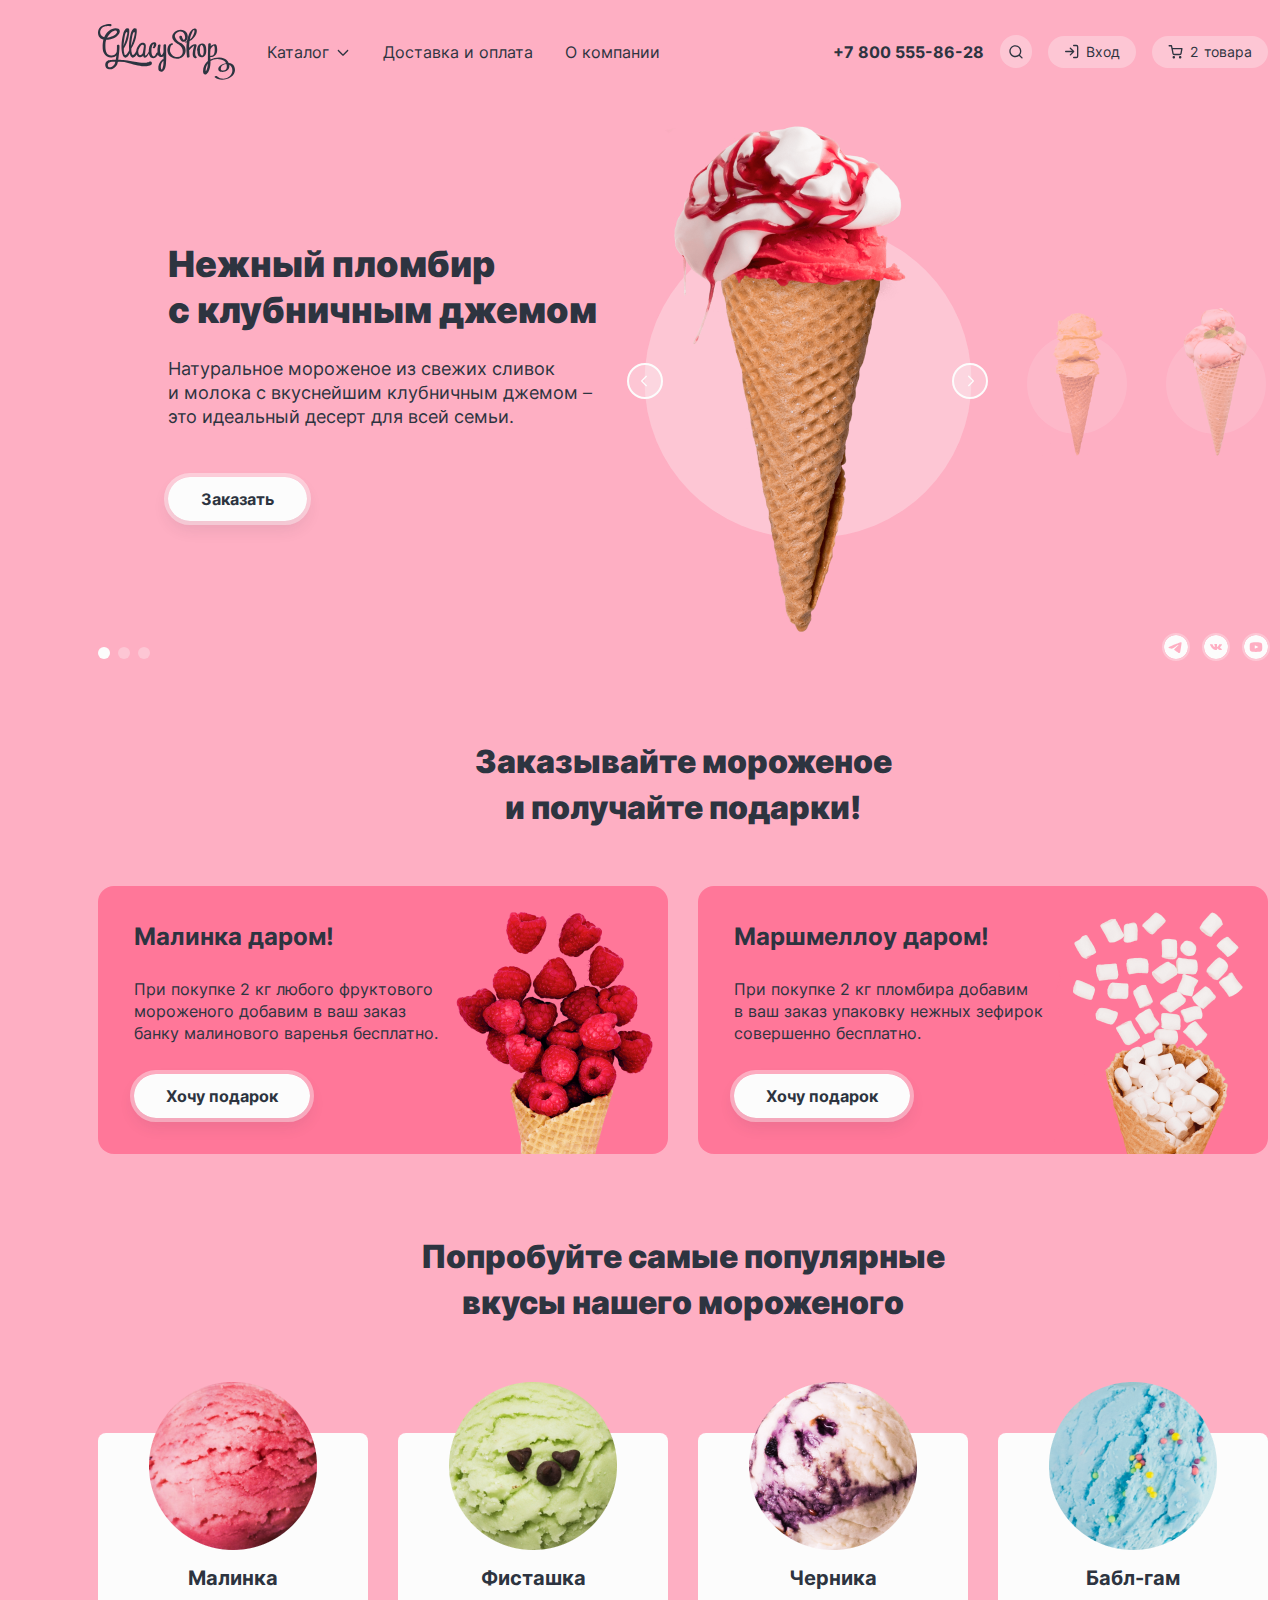
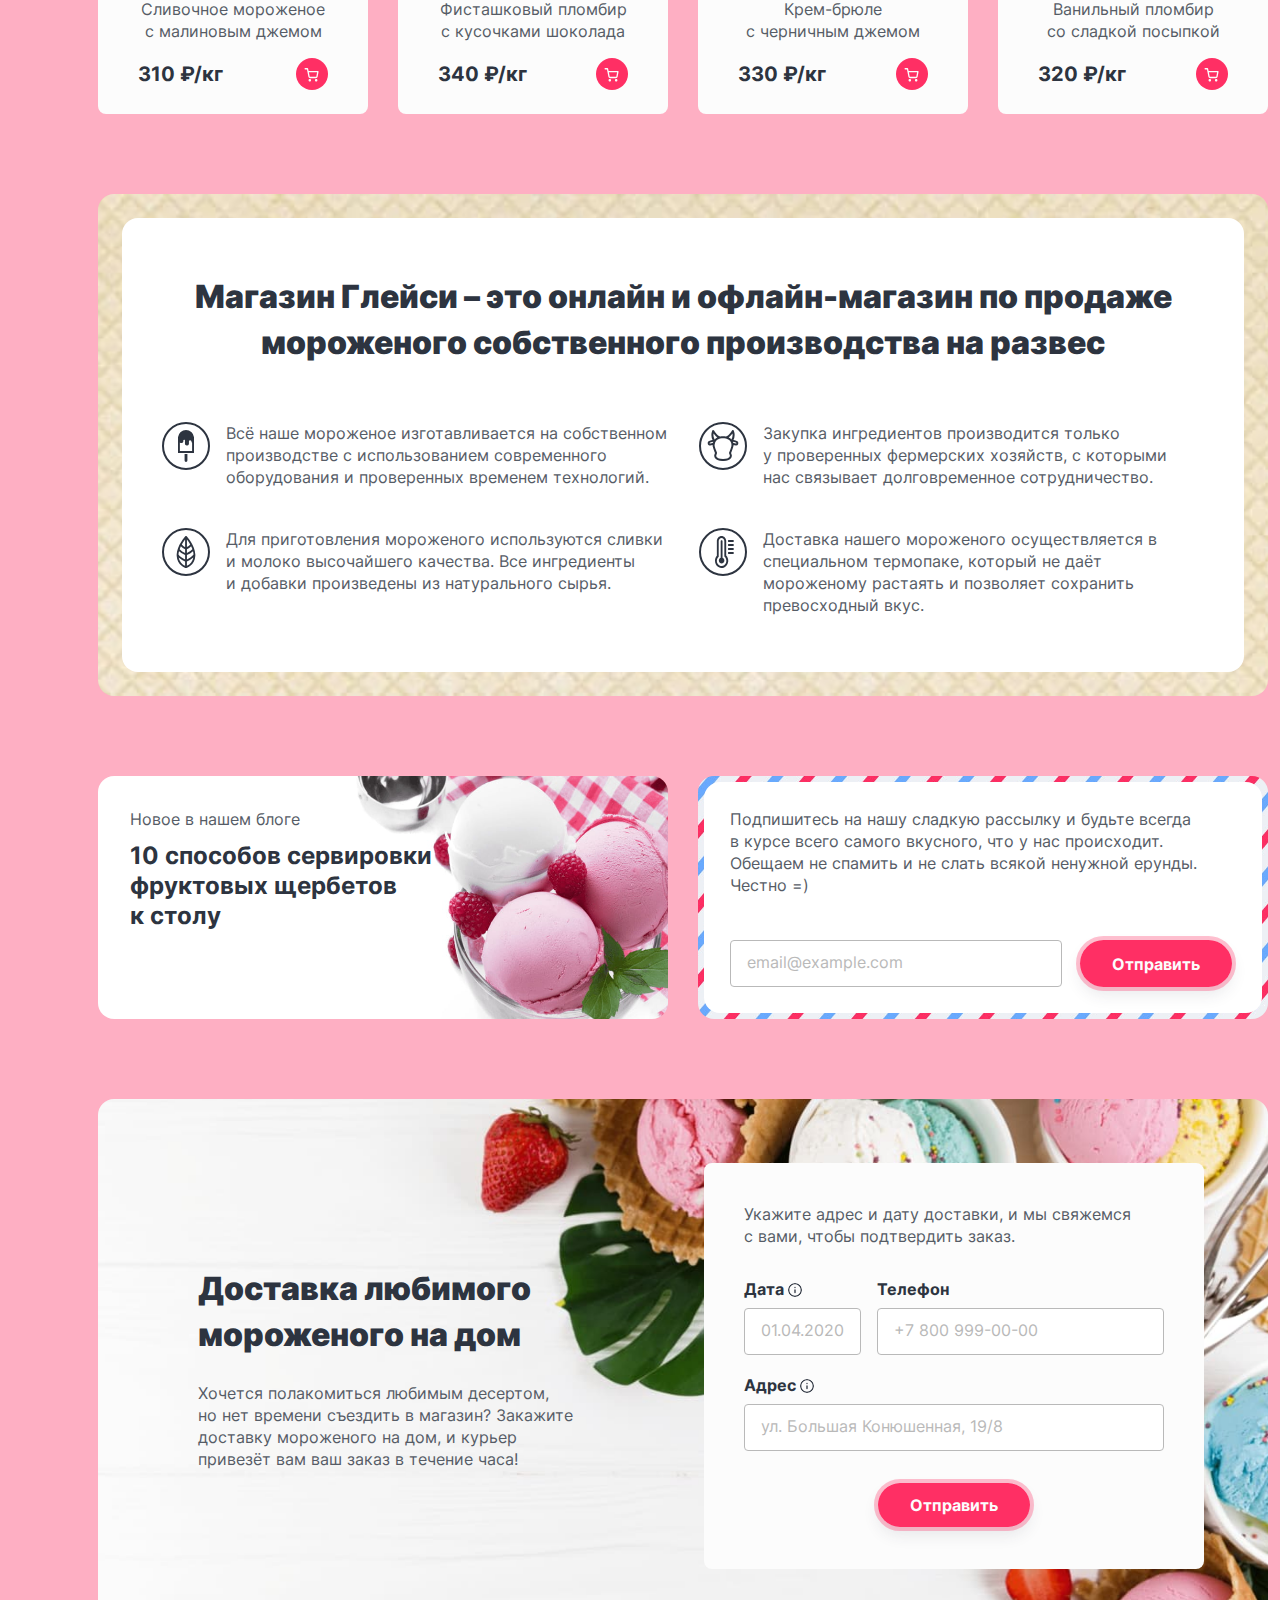
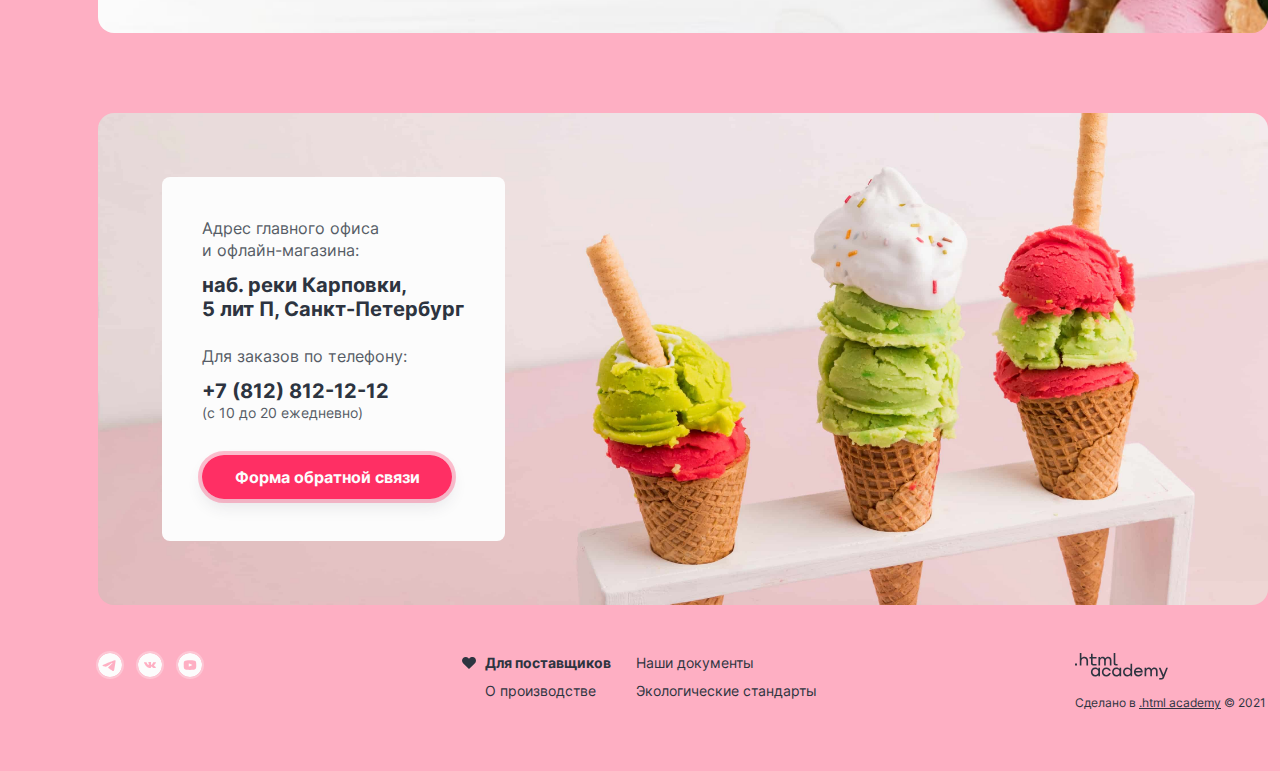
==== commit ab5a2fb7: "Merge pull request #2 from medvedstwo/master" ====
--- a/index.html
+++ b/index.html
@@ -64,7 +64,7 @@
             </a>
             <form class="form form-search" action="https://echo.htmlacademy.ru/" method="get">
               <label class="form-search-label">
-                <input class="input input-form-search" type="search" name="search" placeholder="Поиск по сайту">
+                <input class="input input-form-search" type="search" name="search" placeholder="Поиск по сайту" required>
               </label>
               <button class="button button-search-cancel" type="reset">
                 <span class="visually-hidden">Очистить поиск.</span>
@@ -364,7 +364,7 @@
               <span class="visually-hidden">Подробнее.</span>
               <span class="tooltip tooltip-date description-xs">Введите дату</span>
             </button>
-            <input class="input input-delivery" type="text" id="date" name="date" placeholder="01.04.2020">
+            <input class="input input-delivery" type="text" id="date" name="date" placeholder="01.04.2020" required>
           </div>
           <div class="form-wrapper">
             <label class="form-title title text-s" for="phone">Телефон</label>
@@ -377,7 +377,7 @@
               <span class="visually-hidden">Подробнее.</span>
               <span class="tooltip tooltip-address description-xs">Введите название<br>улицы,дома и квартиры</span>
             </button>
-            <input class="input input-delivery" type="text" id="address" name="address" placeholder="ул. Большая Конюшенная, 19/8">
+            <input class="input input-delivery" type="text" id="address" name="address" placeholder="ул. Большая Конюшенная, 19/8" required>
           </div>
           <button class="button button-secondary button-delivery" type="submit">Отправить</button>
         </form>
--- a/styles/styles.css
+++ b/styles/styles.css
@@ -187,7 +187,11 @@
 /* input */
 
 .input {
-  padding: 16px 0 14px 16px;
+  font-family: "inter", sans-serif;
+  font-size: 16px;
+  line-height: 20px;
+  padding: 11px 0 14px 16px;
+  color: #2d3440;
   border: 1px solid #b9b9b9;
   border-radius: 4px;
 }
@@ -1308,7 +1312,7 @@
 .gift-wrapper-description {
   display: grid;
   grid-template-columns: repeat(2, auto);
-  grid-template-rows: repeat(3, auto);
+  grid-template-rows: min-content auto min-content;
   row-gap: 26px;
   padding: 36px 0 36px 36px;
 }
@@ -1358,6 +1362,7 @@
   position: relative;
   display: grid;
   grid-template-columns: 150px 32px;
+  grid-template-rows: min-content auto min-content;
   column-gap: 8px;
   width: 270px;
   padding: 0 40px 24px;
@@ -1507,6 +1512,7 @@
   grid-column: 1/2;
   padding: 32.6px 0 67.2px 32px;
   min-height: 224px;
+  background-color: #ffffff;
   background-image: url("../images/background/serving.jpg");
   background-position: 0 -109px;
   background-repeat: no-repeat;
@@ -1586,6 +1592,7 @@
   row-gap: 24px;
   padding: 64px 64px 64px 100px;
   grid-column: 1/-1;
+  background-color: #f6f6f6;
   background-image: url("../images/background/delivery.jpg");
   background-repeat: no-repeat;
   background-position: 0;
@@ -1709,6 +1716,7 @@
 
 .about-us {
   grid-column: 1/-1;
+  background-color: #e7d9d9;
   background-image: url("../images/background/contacts.jpg");
   background-position: center;
   background-repeat: no-repeat;
@@ -1978,6 +1986,12 @@
   transition: 0.1s ease-in-out;
 }
 
+.radio-input-hidden:focus-visible + .radio-input,
+.checkbox-input-hidden:focus-visible + .checkbox-input {
+  outline: 2px solid #2d3440;
+  outline-offset: 1px;
+}
+
 .radio-input-hidden[type="radio"]:disabled + .radio-input,
 .checkbox-input-hidden[type="checkbox"]:disabled + .checkbox-input {
   opacity: 0.5;
@@ -2009,12 +2023,12 @@
 }
 
 .checkbox-label:hover .checkbox-input {
-  background-image: url("../images/control/checkbox_hover.svg");
+  background-image: url("../images/control/checkbox-hover.svg");
   transition: 0.1s ease-in-out;
 }
 
 .checkbox-input-hidden[type="checkbox"]:checked:hover + .checkbox-input {
-  background-image: url("../images/control/check-on_hover.svg");
+  background-image: url("../images/control/check-on-hover.svg");
   transition: 0.1s ease-in-out;
 }
 
@@ -2053,7 +2067,7 @@
 .button-show-all {
   justify-self: end;
   align-self: center;
-  width: 179px;
+  min-width: 179px;
   margin: 0;
 }
 
@@ -2093,8 +2107,7 @@
 
 .pagination-link:focus-visible {
   background-color: rgba(252, 252, 252, 0.3);
-  border: 1px solid #2d3440;
-  outline: none;
+  outline: 1px solid #2d3440;
 }
 
 .pagination-link:active {
@@ -2130,9 +2143,15 @@
   opacity: 0.3;
 }
 
-.pagination-link-control:disabled {
+.pagination-link-control_disabled {
   opacity: 0.3;
   cursor: default;
+  pointer-events: none;
+}
+
+.pagination-link-control_disabled:focus-visible {
+  background-color: transparent;
+  border: none;
 }
 
 .pagination-link-prev {
